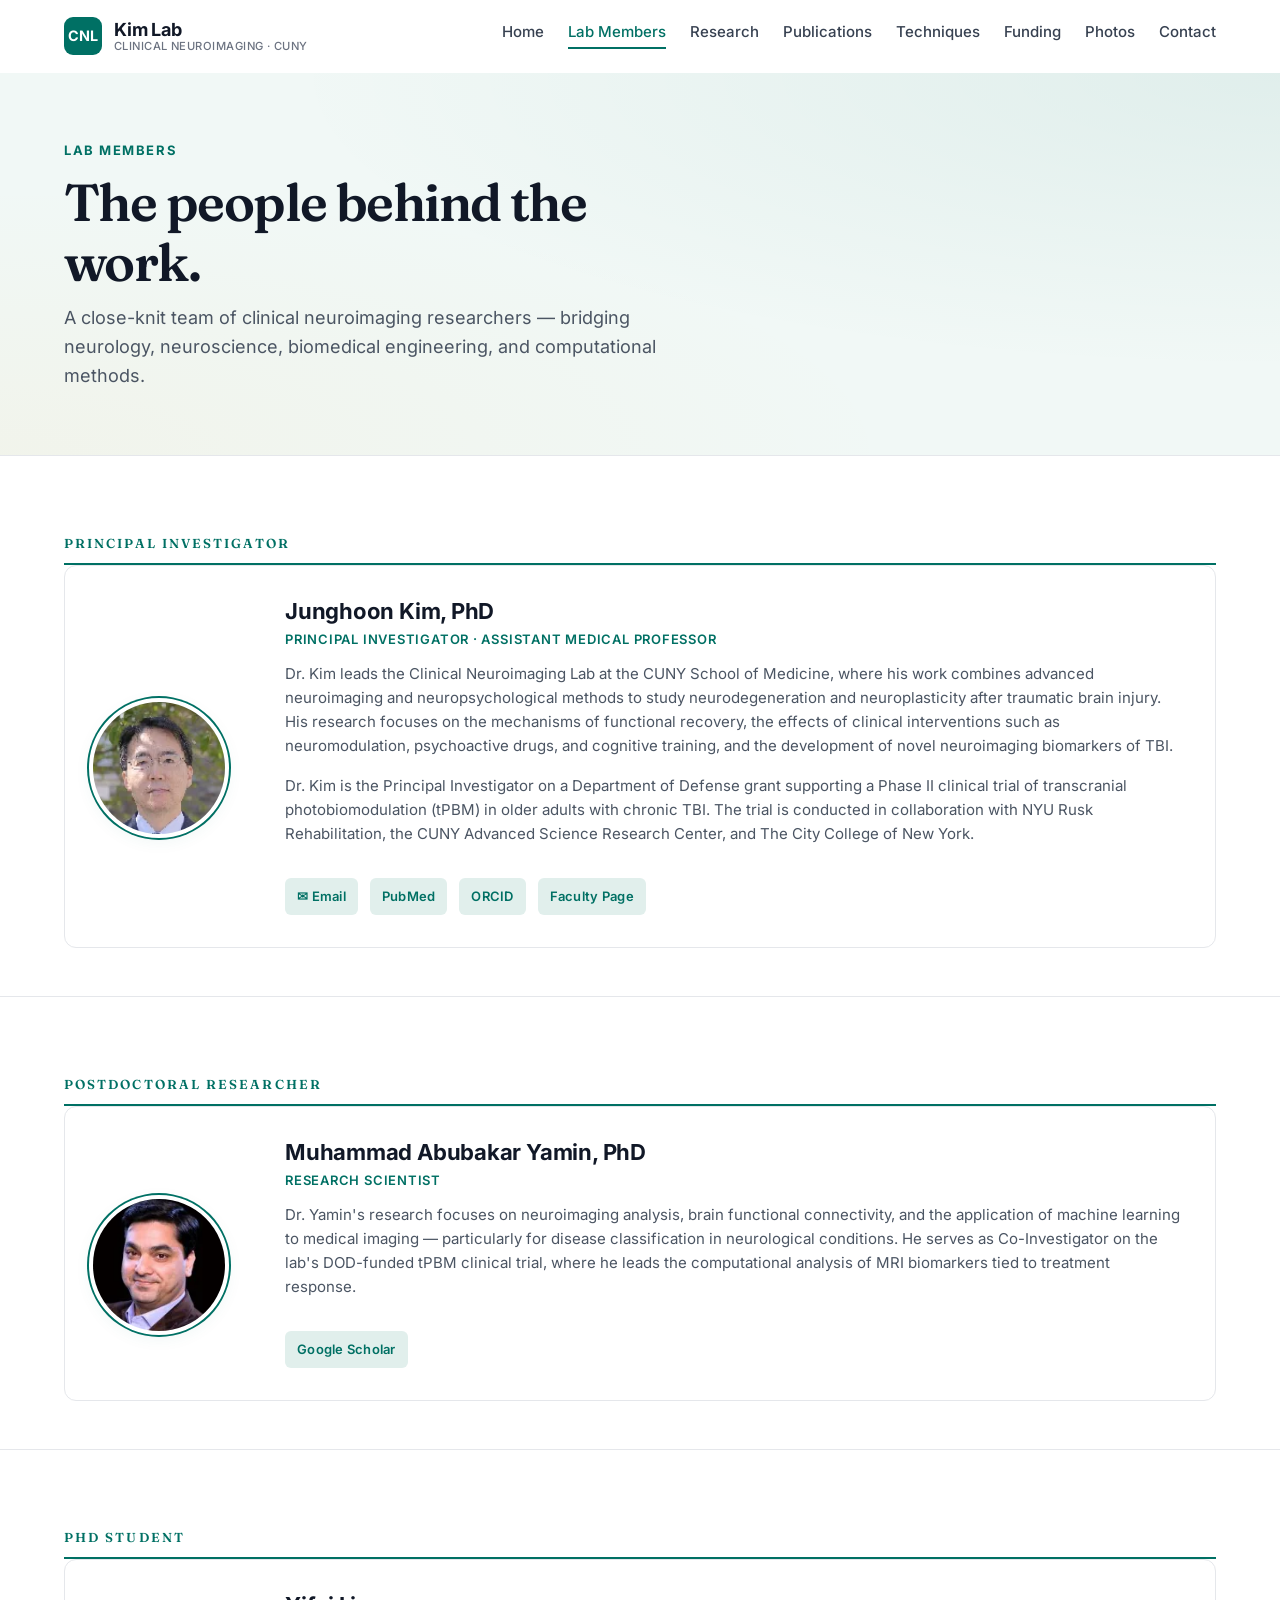
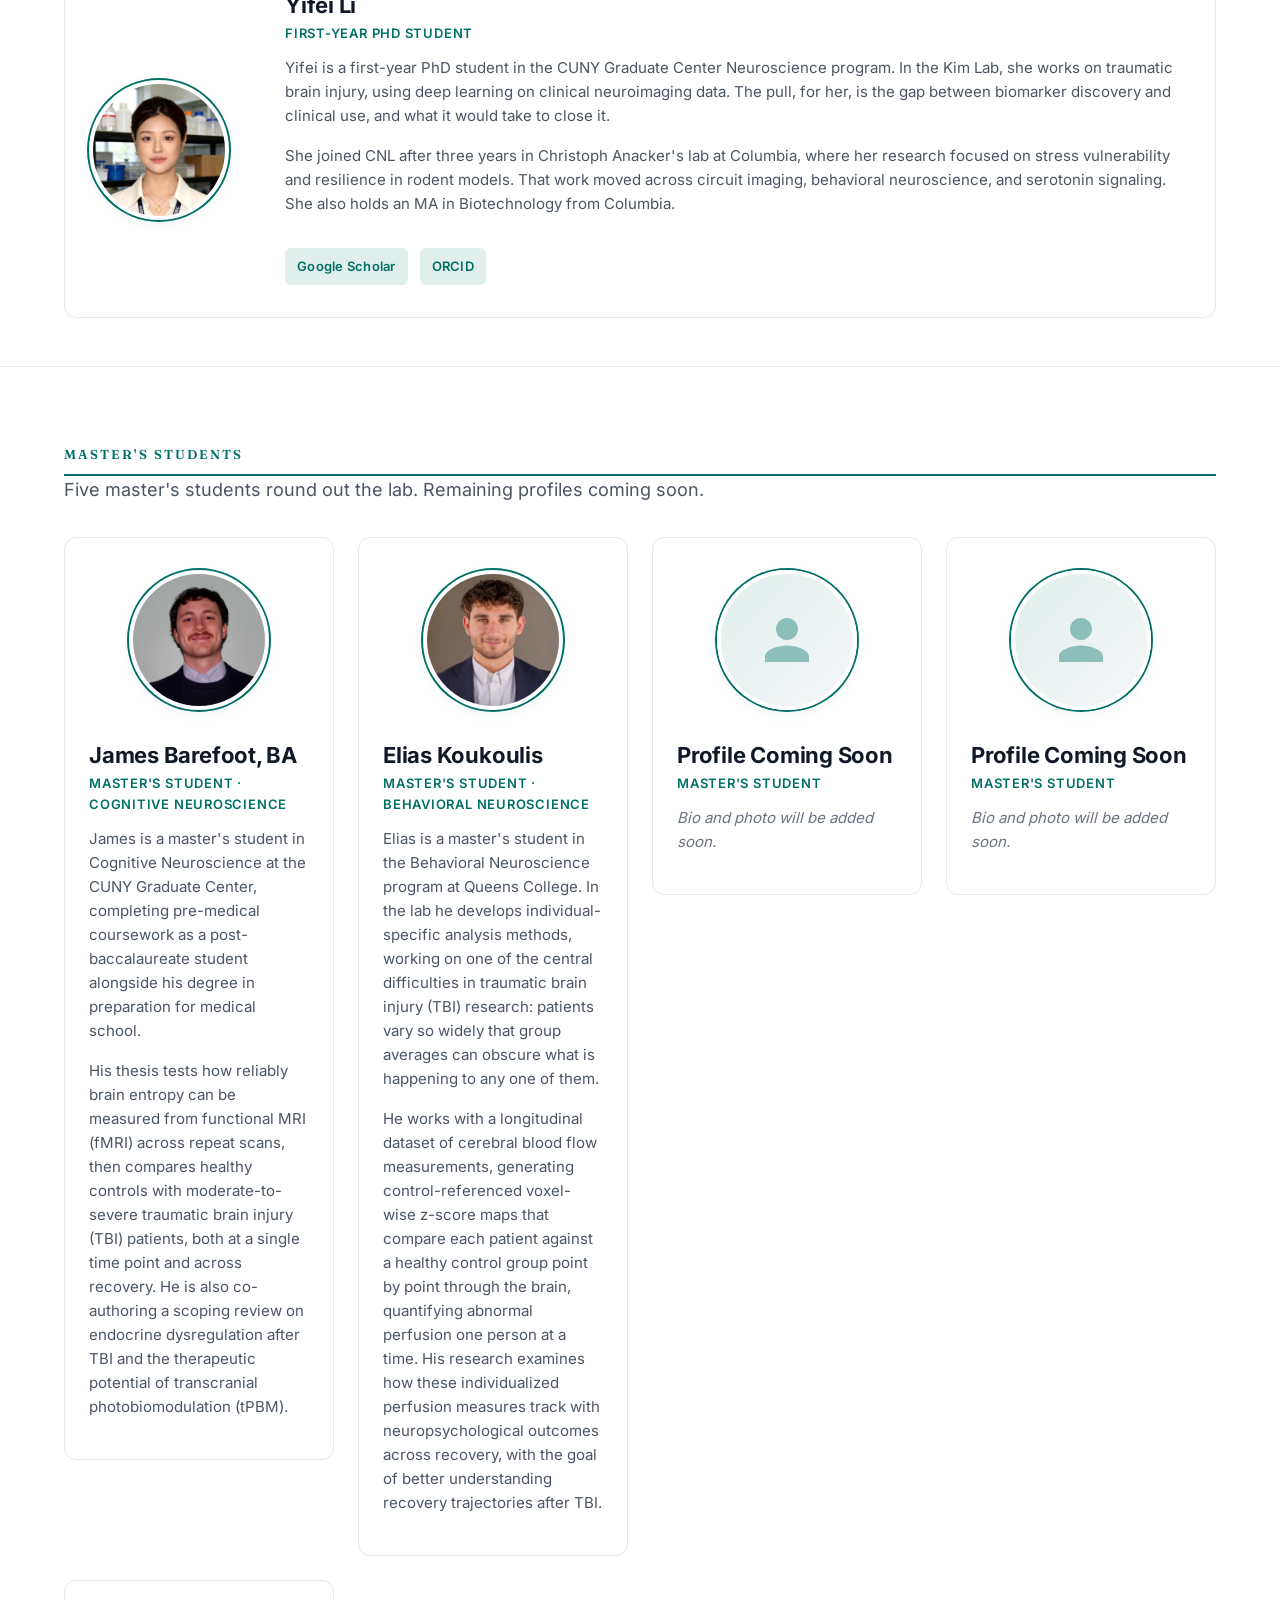
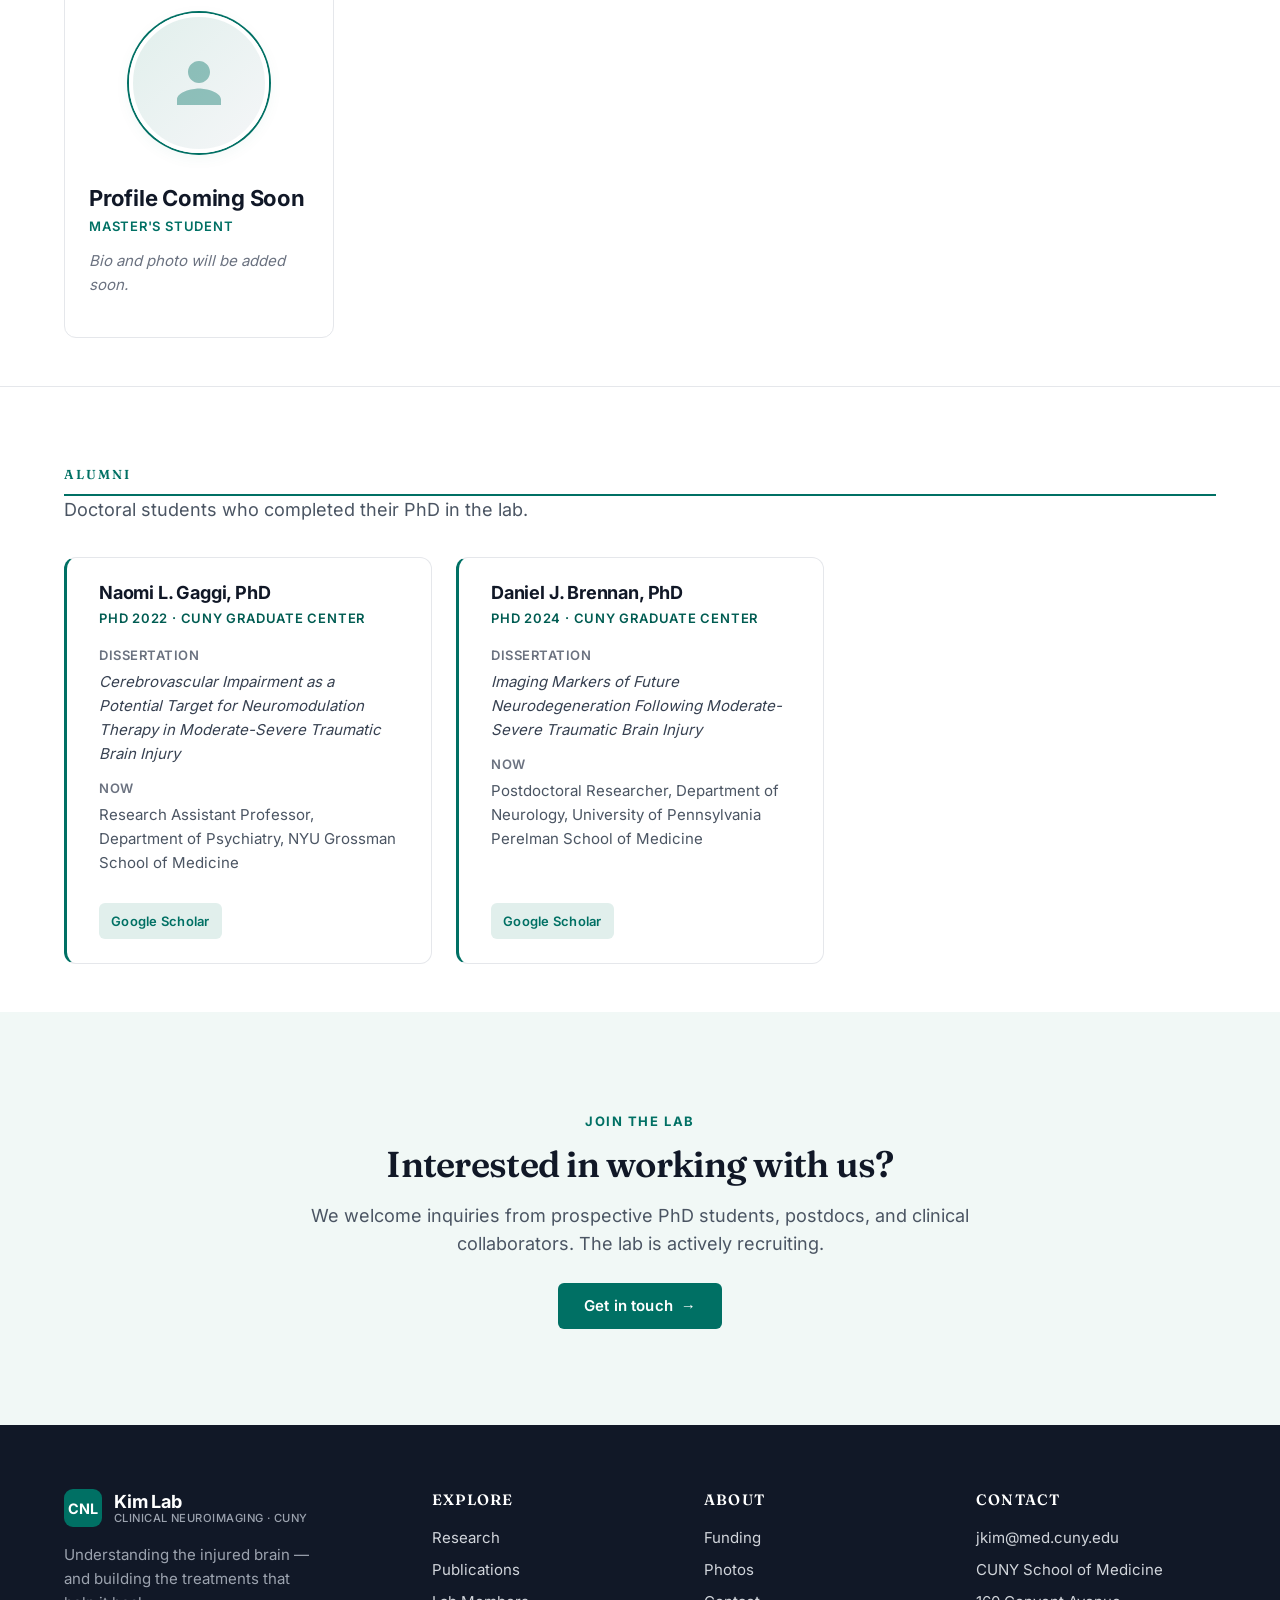
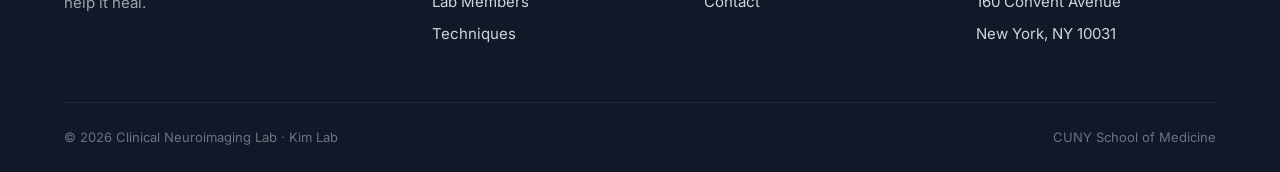
==== members.html @ b975b675 "Add Elias Koukoulis to the lab members page" ====
<!DOCTYPE html>
<html lang="en">
<head>
  <meta charset="UTF-8" />
  <meta name="viewport" content="width=device-width, initial-scale=1.0" />

  <title>Lab Members — Kim Lab | Clinical Neuroimaging Lab</title>
  <meta name="description" content="Meet the researchers of the Kim Lab — the Principal Investigator, research scientists, PhD and master's students, and doctoral alumni of the Clinical Neuroimaging Lab." />
  <link rel="canonical" href="https://cnl-cunymed.github.io/lab-website/members.html" />

  <!-- Open Graph -->
  <meta property="og:type" content="website" />
  <meta property="og:url" content="https://cnl-cunymed.github.io/lab-website/members.html" />
  <meta property="og:title" content="Lab Members — Kim Lab" />
  <meta property="og:description" content="Meet the researchers of the Kim Lab — the Principal Investigator, research scientists, PhD and master's students, and doctoral alumni of the Clinical Neuroimaging Lab." />
  <meta property="og:image" content="https://cnl-cunymed.github.io/lab-website/images/social-card.jpg" />
  <meta property="og:site_name" content="Clinical Neuroimaging Lab — Kim Lab" />

  <!-- Twitter -->
  <meta name="twitter:card" content="summary_large_image" />
  <meta name="twitter:title" content="Lab Members — Kim Lab" />
  <meta name="twitter:description" content="Meet the researchers of the Kim Lab — the Principal Investigator, research scientists, PhD and master's students, and doctoral alumni of the Clinical Neuroimaging Lab." />
  <meta name="twitter:image" content="https://cnl-cunymed.github.io/lab-website/images/social-card.jpg" />

  <script type="application/ld+json">
{
  "@context": "https://schema.org",
  "@type": "Person",
  "name": "Junghoon Kim",
  "jobTitle": "Principal Investigator",
  "email": "jkim@med.cuny.edu",
  "worksFor": {
    "@type": "Organization",
    "name": "Clinical Neuroimaging Lab (Kim Lab)",
    "url": "https://cnl-cunymed.github.io/lab-website/"
  },
  "affiliation": {
    "@type": "CollegeOrUniversity",
    "name": "CUNY School of Medicine"
  }
}
  </script>

<!-- @sync:head-common -->
  <meta name="theme-color" content="#007064" />
  <link rel="stylesheet" href="css/style.css" />
  <link rel="icon" type="image/svg+xml" href="data:image/svg+xml,%3Csvg xmlns='http://www.w3.org/2000/svg' viewBox='0 0 32 32'%3E%3Crect width='32' height='32' rx='7' fill='%23007064'/%3E%3Ctext x='50%25' y='52%25' text-anchor='middle' dominant-baseline='middle' fill='white' font-family='-apple-system,sans-serif' font-weight='800' font-size='14' letter-spacing='-1'%3ECNL%3C/text%3E%3C/svg%3E" />
<!-- @end:head-common -->
</head>
<body>

<!-- @sync:header -->
  <a href="#main" class="skip-link">Skip to content</a>

  <header class="site-header" role="banner">
    <div class="container">
      <nav class="nav" aria-label="Primary">
        <a href="index.html" class="brand">
          <span class="brand-mark" aria-hidden="true">CNL</span>
          <span class="brand-text">
            Kim Lab
            <small>Clinical Neuroimaging · CUNY</small>
          </span>
        </a>
        <button class="nav-toggle" aria-expanded="false" aria-controls="primary-menu" aria-label="Toggle menu">
          <span></span><span></span><span></span>
        </button>
        <ul class="nav-links" id="primary-menu">
          <li><a href="index.html">Home</a></li>
          <li><a href="members.html">Lab Members</a></li>
          <li><a href="research.html">Research</a></li>
          <li><a href="publications.html">Publications</a></li>
          <li><a href="techniques.html">Techniques</a></li>
          <li><a href="funding.html">Funding</a></li>
          <li><a href="photos.html">Photos</a></li>
          <li><a href="contact.html">Contact</a></li>
        </ul>
      </nav>
    </div>
  </header>
<!-- @end:header -->

  <main id="main">

    <section class="page-hero">
      <div class="container">
        <span class="eyebrow">Lab Members</span>
        <h1>The people behind the work.</h1>
        <p class="lede">A close-knit team of clinical neuroimaging researchers — bridging neurology, neuroscience, biomedical engineering, and computational methods.</p>
      </div>
    </section>

    <!-- ============================================
         PRINCIPAL INVESTIGATOR
         ============================================ -->
    <section class="members-section">
      <div class="container">
        <h2 class="technique-category-head">Principal Investigator</h2>

        <div class="member-grid" style="grid-template-columns: 1fr;">
          <article class="member-card featured fade-in">
            <div class="member-photo">
              <picture><source type="image/webp" srcset="images/people/junghoon-kim.webp" /><img src="images/people/junghoon-kim.jpg" alt="Dr. Junghoon Kim, Principal Investigator" loading="lazy" width="123" height="123" /></picture>
            </div>
            <div class="member-body">
              <h3 class="member-name">Junghoon Kim, PhD</h3>
              <div class="member-role">Principal Investigator · Assistant Medical Professor</div>
              <p class="member-bio">
                Dr. Kim leads the Clinical Neuroimaging Lab at the CUNY School of Medicine, where his work combines advanced neuroimaging and neuropsychological methods to study neurodegeneration and neuroplasticity after traumatic brain injury. His research focuses on the mechanisms of functional recovery, the effects of clinical interventions such as neuromodulation, psychoactive drugs, and cognitive training, and the development of novel neuroimaging biomarkers of TBI.
              </p>
              <p class="member-bio">
                Dr. Kim is the Principal Investigator on a Department of Defense grant supporting a Phase II clinical trial of transcranial photobiomodulation (tPBM) in older adults with chronic TBI. The trial is conducted in collaboration with NYU Rusk Rehabilitation, the CUNY Advanced Science Research Center, and The City College of New York.
              </p>
              <div class="member-links">
                <a class="member-link" href="mailto:jkim@med.cuny.edu">✉ Email</a>
                <a class="member-link" href="https://www.ncbi.nlm.nih.gov/myncbi/junghoon.kim.1/bibliography/public/" target="_blank" rel="noopener">PubMed</a>
                <a class="member-link" href="https://orcid.org/0000-0001-5729-8993" target="_blank" rel="noopener">ORCID</a>
                <a class="member-link" href="https://medicine.cuny.edu/staff/junghoon-kim-phd/" target="_blank" rel="noopener">Faculty Page</a>
              </div>
            </div>
          </article>
        </div>
      </div>
    </section>

    <!-- ============================================
         POSTDOC
         ============================================ -->
    <section class="members-section">
      <div class="container">
        <h2 class="technique-category-head">Postdoctoral Researcher</h2>

        <div class="member-grid" style="grid-template-columns: 1fr;">
          <article class="member-card featured fade-in">
            <div class="member-photo">
              <picture><source type="image/webp" srcset="images/people/abubakar-yamin.webp" /><img src="images/people/abubakar-yamin.jpg" alt="Dr. Muhammad Abubakar Yamin" loading="lazy" width="154" height="154" /></picture>
            </div>
            <div class="member-body">
              <h3 class="member-name">Muhammad Abubakar Yamin, PhD</h3>
              <div class="member-role">Research Scientist</div>
              <p class="member-bio">
                Dr. Yamin's research focuses on neuroimaging analysis, brain functional connectivity, and the application of machine learning to medical imaging — particularly for disease classification in neurological conditions. He serves as Co-Investigator on the lab's DOD-funded tPBM clinical trial, where he leads the computational analysis of MRI biomarkers tied to treatment response.
              </p>
              <div class="member-links">
                <a class="member-link" href="https://scholar.google.com/citations?user=K9nF3SsAAAAJ" target="_blank" rel="noopener">Google Scholar</a>
              </div>
            </div>
          </article>
        </div>
      </div>
    </section>

    <!-- ============================================
         PHD STUDENT
         ============================================ -->
    <section class="members-section">
      <div class="container">
        <h2 class="technique-category-head">PhD Student</h2>

        <div class="member-grid" style="grid-template-columns: 1fr;">
          <article class="member-card featured fade-in">
            <div class="member-photo">
              <picture><source type="image/webp" srcset="images/people/yifei-li.webp" /><img src="images/people/yifei-li.jpg" alt="Yifei Li" loading="lazy" width="600" height="600" /></picture>
            </div>
            <div class="member-body">
              <h3 class="member-name">Yifei Li</h3>
              <div class="member-role">First-Year PhD Student</div>
              <p class="member-bio">
                Yifei is a first-year PhD student in the CUNY Graduate Center Neuroscience program. In the Kim Lab, she works on traumatic brain injury, using deep learning on clinical neuroimaging data. The pull, for her, is the gap between biomarker discovery and clinical use, and what it would take to close it.
              </p>
              <p class="member-bio">
                She joined CNL after three years in Christoph Anacker's lab at Columbia, where her research focused on stress vulnerability and resilience in rodent models. That work moved across circuit imaging, behavioral neuroscience, and serotonin signaling. She also holds an MA in Biotechnology from Columbia.
              </p>
              <div class="member-links">
                <a class="member-link" href="https://scholar.google.com/citations?user=lSYEZIAAAAAJ" target="_blank" rel="noopener">Google Scholar</a>
                <a class="member-link" href="https://orcid.org/0009-0000-1136-6305" target="_blank" rel="noopener">ORCID</a>
              </div>
            </div>
          </article>
        </div>
      </div>
    </section>

    <!-- ============================================
         MASTER'S STUDENTS
         ============================================ -->
    <section class="members-section">
      <div class="container">
        <h2 class="technique-category-head">Master's Students</h2>
        <p class="lede" style="margin-bottom: var(--sp-6);">Five master's students round out the lab. Remaining profiles coming soon.</p>

        <div class="member-grid">
          <article class="member-card fade-in">
            <div class="member-photo">
              <picture><source type="image/webp" srcset="images/people/james-barefoot.webp" /><img src="images/people/james-barefoot.jpg" alt="James Barefoot" loading="lazy" width="600" height="600" /></picture>
            </div>
            <div class="member-body">
              <h3 class="member-name">James Barefoot, BA</h3>
              <div class="member-role">Master's Student · Cognitive Neuroscience</div>
              <p class="member-bio">
                James is a master's student in Cognitive Neuroscience at the CUNY Graduate Center, completing pre-medical coursework as a post-baccalaureate student alongside his degree in preparation for medical school.
              </p>
              <p class="member-bio">
                His thesis tests how reliably brain entropy can be measured from functional MRI (fMRI) across repeat scans, then compares healthy controls with moderate-to-severe traumatic brain injury (TBI) patients, both at a single time point and across recovery. He is also co-authoring a scoping review on endocrine dysregulation after TBI and the therapeutic potential of transcranial photobiomodulation (tPBM).
              </p>
            </div>
          </article>

          <article class="member-card fade-in">
            <div class="member-photo">
              <picture><source type="image/webp" srcset="images/people/elias-koukoulis.webp" /><img src="images/people/elias-koukoulis.jpg" alt="Elias Koukoulis" loading="lazy" width="600" height="600" /></picture>
            </div>
            <div class="member-body">
              <h3 class="member-name">Elias Koukoulis</h3>
              <div class="member-role">Master's Student · Behavioral Neuroscience</div>
              <p class="member-bio">
                Elias is a master's student in the Behavioral Neuroscience program at Queens College. In the lab he develops individual-specific analysis methods, working on one of the central difficulties in traumatic brain injury (TBI) research: patients vary so widely that group averages can obscure what is happening to any one of them.
              </p>
              <p class="member-bio">
                He works with a longitudinal dataset of cerebral blood flow measurements, generating control-referenced voxel-wise z-score maps that compare each patient against a healthy control group point by point through the brain, quantifying abnormal perfusion one person at a time. His research examines how these individualized perfusion measures track with neuropsychological outcomes across recovery, with the goal of better understanding recovery trajectories after TBI.
              </p>
            </div>
          </article>

          <article class="member-card placeholder fade-in">
            <div class="member-photo placeholder">
              <svg viewBox="0 0 24 24" xmlns="http://www.w3.org/2000/svg"><path d="M12 12c2.21 0 4-1.79 4-4s-1.79-4-4-4-4 1.79-4 4 1.79 4 4 4zm0 2c-2.67 0-8 1.34-8 4v2h16v-2c0-2.66-5.33-4-8-4z"/></svg>
            </div>
            <div class="member-body">
              <h3 class="member-name">Profile Coming Soon</h3>
              <div class="member-role">Master's Student</div>
              <p class="member-bio">Bio and photo will be added soon.</p>
            </div>
          </article>

          <article class="member-card placeholder fade-in">
            <div class="member-photo placeholder">
              <svg viewBox="0 0 24 24" xmlns="http://www.w3.org/2000/svg"><path d="M12 12c2.21 0 4-1.79 4-4s-1.79-4-4-4-4 1.79-4 4 1.79 4 4 4zm0 2c-2.67 0-8 1.34-8 4v2h16v-2c0-2.66-5.33-4-8-4z"/></svg>
            </div>
            <div class="member-body">
              <h3 class="member-name">Profile Coming Soon</h3>
              <div class="member-role">Master's Student</div>
              <p class="member-bio">Bio and photo will be added soon.</p>
            </div>
          </article>

          <article class="member-card placeholder fade-in">
            <div class="member-photo placeholder">
              <svg viewBox="0 0 24 24" xmlns="http://www.w3.org/2000/svg"><path d="M12 12c2.21 0 4-1.79 4-4s-1.79-4-4-4-4 1.79-4 4 1.79 4 4 4zm0 2c-2.67 0-8 1.34-8 4v2h16v-2c0-2.66-5.33-4-8-4z"/></svg>
            </div>
            <div class="member-body">
              <h3 class="member-name">Profile Coming Soon</h3>
              <div class="member-role">Master's Student</div>
              <p class="member-bio">Bio and photo will be added soon.</p>
            </div>
          </article>
        </div>
      </div>
    </section>

    <!-- ============================================
         ALUMNI
         ============================================ -->
    <section class="members-section">
      <div class="container">
        <h2 class="technique-category-head">Alumni</h2>
        <p class="lede" style="margin-bottom: var(--sp-6);">Doctoral students who completed their PhD in the lab.</p>

        <div class="alumni-grid">
          <article class="alumni-card fade-in">
            <h3 class="alumni-name">Naomi L. Gaggi, PhD</h3>
            <div class="alumni-degree">PhD 2022 · CUNY Graduate Center</div>
            <p class="alumni-detail">
              <span class="alumni-label">Dissertation</span>
              <span class="alumni-thesis">Cerebrovascular Impairment as a Potential Target for Neuromodulation Therapy in Moderate-Severe Traumatic Brain Injury</span>
            </p>
            <p class="alumni-detail">
              <span class="alumni-label">Now</span>
              Research Assistant Professor, Department of Psychiatry, NYU Grossman School of Medicine
            </p>
            <div class="member-links">
              <a class="member-link" href="https://scholar.google.com/citations?user=JZvev3UAAAAJ" target="_blank" rel="noopener">Google Scholar</a>
            </div>
          </article>

          <article class="alumni-card fade-in">
            <h3 class="alumni-name">Daniel J. Brennan, PhD</h3>
            <div class="alumni-degree">PhD 2024 · CUNY Graduate Center</div>
            <p class="alumni-detail">
              <span class="alumni-label">Dissertation</span>
              <span class="alumni-thesis">Imaging Markers of Future Neurodegeneration Following Moderate-Severe Traumatic Brain Injury</span>
            </p>
            <p class="alumni-detail">
              <span class="alumni-label">Now</span>
              Postdoctoral Researcher, Department of Neurology, University of Pennsylvania Perelman School of Medicine
            </p>
            <div class="member-links">
              <a class="member-link" href="https://scholar.google.com/citations?user=_wRxazUAAAAJ" target="_blank" rel="noopener">Google Scholar</a>
            </div>
          </article>
        </div>
      </div>
    </section>

    <!-- ============================================
         JOIN US CTA
         ============================================ -->
    <section class="section section-tint">
      <div class="container container-narrow center">
        <span class="eyebrow">Join the Lab</span>
        <h2>Interested in working with us?</h2>
        <p class="lede">We welcome inquiries from prospective PhD students, postdocs, and clinical collaborators. The lab is actively recruiting.</p>
        <div style="margin-top: var(--sp-5);">
          <a class="btn btn-primary btn-arrow" href="contact.html">Get in touch</a>
        </div>
      </div>
    </section>

  </main>

<!-- @sync:footer -->
  <footer class="site-footer" role="contentinfo">
    <div class="container">
      <div class="footer-grid">
        <div>
          <a href="index.html" class="brand" style="color: var(--white);">
            <span class="brand-mark" aria-hidden="true">CNL</span>
            <span class="brand-text">
              Kim Lab
              <small style="color: var(--gray-400);">Clinical Neuroimaging · CUNY</small>
            </span>
          </a>
          <p class="footer-brand-tag" style="margin-top: var(--sp-4);">
            Understanding the injured brain — and building the treatments that help it heal.
          </p>
        </div>
        <div>
          <h2>Explore</h2>
          <ul>
            <li><a href="research.html">Research</a></li>
            <li><a href="publications.html">Publications</a></li>
            <li><a href="members.html">Lab Members</a></li>
            <li><a href="techniques.html">Techniques</a></li>
          </ul>
        </div>
        <div>
          <h2>About</h2>
          <ul>
            <li><a href="funding.html">Funding</a></li>
            <li><a href="photos.html">Photos</a></li>
            <li><a href="contact.html">Contact</a></li>
          </ul>
        </div>
        <div>
          <h2>Contact</h2>
          <ul>
            <li><a href="mailto:jkim@med.cuny.edu">jkim@med.cuny.edu</a></li>
            <li>CUNY School of Medicine</li>
            <li>160 Convent Avenue</li>
            <li>New York, NY 10031</li>
          </ul>
        </div>
      </div>
      <div class="footer-bottom">
        <span>© <span data-current-year>2026</span> Clinical Neuroimaging Lab · Kim Lab</span>
        <span>CUNY School of Medicine</span>
      </div>
    </div>
  </footer>
<!-- @end:footer -->

  <script src="js/main.js" defer></script>
</body>
</html>
---- css/style.css ----
/* ============================================
   Clinical Neuroimaging Lab — Kim Lab
   CUNY School of Medicine
   ============================================ */

/* ---------- Design tokens ---------- */
:root {
  /* Colors — CUNY School of Medicine teal.
     --teal is the school's brand primary, sampled from medicine.cuny.edu
     (its stylesheet declares --wp--preset--color--primary: #007064).
     It clears 5.99:1 on white, so it is safe for body-size text; --teal-dark
     (7.9:1) is used wherever teal sits behind smaller or denser type. */
  --teal: #007064;
  --teal-dark: #005C52;
  --teal-darker: #00423A;
  --teal-mid: #3F9B8E;   /* lighter partner for gradients only — never for text */
  --teal-light: #E1EFEC;
  --teal-tint: #F1F8F6;
  --white: #FFFFFF;
  --black: #000000;
  --gray-50: #FAFBFC;
  --gray-100: #F5F6F8;
  --gray-200: #E5E7EB;
  --gray-300: #D1D5DB;
  --gray-400: #9CA3AF;
  --gray-500: #6B7280;
  --gray-600: #4B5563;
  --gray-700: #374151;
  --gray-800: #1F2937;
  --gray-900: #111827;
  --accent-cream: #F7E5C7;  /* CUNY School of Medicine's secondary warm tone */
  --accent-warm: #F5A623;   /* amber — the complement that reads cleanly against teal */
  --success: #10B981;

  /* Type scale — Inter (body) + Fraunces (display serif), self-hosted below.
     Both fall back to the system stack if the woff2 files are unavailable. */
  --font-sans: "Inter", -apple-system, BlinkMacSystemFont, "Segoe UI", Roboto, sans-serif;
  --font-display: "Fraunces", Georgia, "Times New Roman", serif;
  --fs-xs: 0.8125rem;   /* 13px */
  --fs-sm: 0.9375rem;   /* 15px */
  --fs-base: 1rem;      /* 16px */
  --fs-md: 1.125rem;    /* 18px */
  --fs-lg: 1.375rem;    /* 22px */
  --fs-xl: 1.75rem;     /* 28px */
  --fs-2xl: 2.25rem;    /* 36px */
  --fs-3xl: 3rem;       /* 48px */
  --fs-4xl: 4rem;       /* 64px */
  --fs-hero: clamp(2.5rem, 5.5vw, 4.5rem);

  /* Spacing (8-pt scale) */
  --sp-1: 0.25rem;
  --sp-2: 0.5rem;
  --sp-3: 0.75rem;
  --sp-4: 1rem;
  --sp-5: 1.5rem;
  --sp-6: 2rem;
  --sp-7: 3rem;
  --sp-8: 4rem;
  --sp-9: 6rem;
  --sp-10: 8rem;

  /* Layout */
  --container-max: 1200px;
  --container-narrow: 880px;
  --radius-sm: 6px;
  --radius: 12px;
  --radius-lg: 20px;

  /* Effects */
  --shadow-sm: 0 1px 2px rgba(0,0,0,0.04);
  --shadow: 0 4px 16px rgba(0, 112, 100, 0.06), 0 1px 3px rgba(0,0,0,0.04);
  --shadow-lg: 0 12px 32px rgba(0, 112, 100, 0.12), 0 4px 12px rgba(0,0,0,0.05);
  --shadow-teal: 0 8px 24px rgba(0, 112, 100, 0.18);

  /* Transitions */
  --ease: cubic-bezier(0.2, 0.7, 0.2, 1);
  --t-fast: 0.15s var(--ease);
  --t-base: 0.25s var(--ease);
  --t-slow: 0.4s var(--ease);
}

/* ---------- Self-hosted fonts (no third-party requests; see fonts/) ---------- */
@font-face {
  font-family: "Inter"; font-style: normal; font-weight: 400; font-display: swap;
  src: url("../fonts/inter-400.woff2") format("woff2");
}
@font-face {
  font-family: "Inter"; font-style: normal; font-weight: 500; font-display: swap;
  src: url("../fonts/inter-500.woff2") format("woff2");
}
@font-face {
  font-family: "Inter"; font-style: normal; font-weight: 600; font-display: swap;
  src: url("../fonts/inter-600.woff2") format("woff2");
}
@font-face {
  font-family: "Inter"; font-style: normal; font-weight: 700; font-display: swap;
  src: url("../fonts/inter-700.woff2") format("woff2");
}
@font-face {
  font-family: "Fraunces"; font-style: normal; font-weight: 500; font-display: swap;
  src: url("../fonts/fraunces-500.woff2") format("woff2");
}
@font-face {
  font-family: "Fraunces"; font-style: normal; font-weight: 600; font-display: swap;
  src: url("../fonts/fraunces-600.woff2") format("woff2");
}

/* ---------- Reset / base ---------- */
*, *::before, *::after {
  box-sizing: border-box;
}

html {
  scroll-behavior: smooth;
  -webkit-text-size-adjust: 100%;
  scroll-padding-top: 80px; /* offset for sticky nav on anchor jumps */
}

body {
  margin: 0;
  font-family: var(--font-sans);
  font-size: var(--fs-base);
  line-height: 1.6;
  color: var(--gray-900);
  background: var(--white);
  -webkit-font-smoothing: antialiased;
  -moz-osx-font-smoothing: grayscale;
  text-rendering: optimizeLegibility;
}

img, svg, video {
  max-width: 100%;
  height: auto;
  display: block;
}

/* <picture> is only a WebP-with-fallback wrapper around <img>; display:contents
   removes its box so every existing ".container img" rule lays out unchanged. */
picture { display: contents; }

h1, h2, h3, h4, h5, h6 {
  font-family: var(--font-display);
  line-height: 1.15;
  letter-spacing: -0.02em;
  color: var(--gray-900);
  margin: 0 0 var(--sp-4);
  font-weight: 600; /* Fraunces 600 is the heaviest weight we ship — avoids faux-bold */
}

h1 { font-size: var(--fs-3xl); letter-spacing: -0.03em; }
h2 { font-size: var(--fs-2xl); }
h3 { font-size: var(--fs-xl); }
h4 { font-size: var(--fs-lg); }

/* Reserve the Fraunces serif for display headings (h1/h2); keep sub-headings in
   clean Inter so dense sections stay legible. */
h3, h4, h5, h6 {
  font-family: var(--font-sans);
  font-weight: 700;
  letter-spacing: -0.01em;
}

p {
  margin: 0 0 var(--sp-4);
  color: var(--gray-700);
}

a {
  color: var(--teal);
  text-decoration: none;
  transition: color var(--t-fast);
}

a:hover {
  color: var(--teal-dark);
}

a:focus-visible,
button:focus-visible {
  outline: 3px solid var(--teal);
  outline-offset: 3px;
  border-radius: 4px;
}

button {
  font-family: inherit;
  cursor: pointer;
  border: none;
  background: none;
  font-size: inherit;
  color: inherit;
}

ul, ol {
  padding-left: 1.25rem;
  margin: 0 0 var(--sp-4);
}

li {
  margin-bottom: var(--sp-2);
}

/* ---------- Utilities ---------- */
.container {
  width: 100%;
  max-width: var(--container-max);
  margin: 0 auto;
  padding: 0 var(--sp-5);
}

.container-narrow {
  max-width: var(--container-narrow);
  margin: 0 auto;
  padding: 0 var(--sp-5);
}

.section {
  padding: var(--sp-9) 0;
}

.section-sm { padding: var(--sp-7) 0; }
.section-lg { padding: var(--sp-10) 0; }

.section-tint {
  background: var(--teal-tint);
}

.section-teal {
  background: var(--teal);
  color: var(--white);
}

.section-teal h1, .section-teal h2, .section-teal h3 {
  color: var(--white);
}

.section-teal p {
  color: rgba(255,255,255,0.92);
}

.eyebrow {
  display: inline-block;
  font-size: var(--fs-xs);
  font-weight: 700;
  letter-spacing: 0.12em;
  text-transform: uppercase;
  color: var(--teal);
  margin-bottom: var(--sp-3);
}

.lede {
  font-size: var(--fs-md);
  color: var(--gray-600);
  max-width: 65ch;
  line-height: 1.6;
}

.center { text-align: center; }
.center .lede { margin-left: auto; margin-right: auto; }

.divider {
  width: 60px;
  height: 4px;
  background: var(--teal);
  border: none;
  border-radius: 2px;
  margin: 0 0 var(--sp-5);
}

.divider.center { margin-left: auto; margin-right: auto; }

/* ---------- Buttons ---------- */
.btn {
  display: inline-flex;
  align-items: center;
  gap: var(--sp-2);
  padding: var(--sp-3) var(--sp-5);
  border-radius: var(--radius-sm);
  font-weight: 600;
  font-size: var(--fs-sm);
  letter-spacing: 0.01em;
  transition: all var(--t-base);
  cursor: pointer;
  border: 2px solid transparent;
  text-decoration: none;
  line-height: 1.2;
}

.btn-primary {
  background: var(--teal);
  color: var(--white);
}

.btn-primary:hover {
  background: var(--teal-dark);
  color: var(--white);
  transform: translateY(-1px);
  box-shadow: var(--shadow-teal);
}

.btn-ghost {
  background: transparent;
  color: var(--teal);
  border-color: currentColor;
}

.btn-ghost:hover {
  background: var(--teal);
  color: var(--white);
}

.btn-white {
  background: var(--white);
  color: var(--teal);
}

.btn-white:hover {
  background: var(--teal-light);
  color: var(--teal-dark);
}

.btn-arrow::after {
  content: "→";
  transition: transform var(--t-base);
}

.btn-arrow:hover::after {
  transform: translateX(4px);
}

/* ---------- Skip link ---------- */
/* Available to screen readers and keyboard users, removed from the visual layout.
   Used for section headings that the design communicates visually but that a
   screen reader needs in order to keep the h1 -> h2 -> h3 outline unbroken. */
.sr-only {
  position: absolute;
  width: 1px;
  height: 1px;
  padding: 0;
  margin: -1px;
  overflow: hidden;
  clip: rect(0, 0, 0, 0);
  white-space: nowrap;
  border: 0;
}

.skip-link {
  position: absolute;
  top: -100px;
  left: var(--sp-4);
  z-index: 9999;
  background: var(--teal);
  color: var(--white);
  padding: var(--sp-3) var(--sp-4);
  border-radius: var(--radius-sm);
  font-weight: 600;
  font-size: var(--fs-sm);
  transition: top var(--t-base);
}

.skip-link:focus {
  top: var(--sp-4);
  color: var(--white);
}

/* ---------- Header / Nav ---------- */
.site-header {
  position: sticky;
  top: 0;
  z-index: 100;
  background: rgba(255, 255, 255, 0.85);
  backdrop-filter: saturate(180%) blur(14px);
  -webkit-backdrop-filter: saturate(180%) blur(14px);
  border-bottom: 1px solid transparent;
  transition: background var(--t-base), border-color var(--t-base), box-shadow var(--t-base);
}

.site-header.scrolled {
  background: rgba(255, 255, 255, 0.95);
  border-bottom-color: var(--gray-200);
  box-shadow: var(--shadow-sm);
}

.nav {
  display: flex;
  align-items: center;
  justify-content: space-between;
  gap: var(--sp-6);
  height: 72px;
}

.brand {
  display: flex;
  align-items: center;
  gap: var(--sp-3);
  font-weight: 700;
  font-size: var(--fs-md);
  color: var(--gray-900);
  text-decoration: none;
  letter-spacing: -0.01em;
}

.brand:hover { color: var(--gray-900); }

.brand-mark {
  width: 38px;
  height: 38px;
  display: grid;
  place-items: center;
  background: var(--teal);
  color: var(--white);
  border-radius: 9px;
  font-weight: 800;
  font-size: 0.9rem;
  letter-spacing: -0.02em;
}

.brand-text {
  display: flex;
  flex-direction: column;
  line-height: 1.1;
}

.brand-text small {
  font-size: 0.7rem;
  color: var(--gray-500);
  font-weight: 500;
  letter-spacing: 0.04em;
  text-transform: uppercase;
}

.nav-links {
  display: flex;
  gap: var(--sp-5);
  list-style: none;
  padding: 0;
  margin: 0;
  align-items: center;
}

.nav-links a {
  position: relative;
  color: var(--gray-700);
  font-size: var(--fs-sm);
  font-weight: 500;
  padding: var(--sp-2) 0;
  transition: color var(--t-fast);
}

.nav-links a::after {
  content: "";
  position: absolute;
  left: 0;
  right: 0;
  bottom: 0;
  height: 2px;
  background: var(--teal);
  transform: scaleX(0);
  transform-origin: center;
  transition: transform var(--t-base);
}

.nav-links a:hover { color: var(--teal); }
.nav-links a:hover::after,
.nav-links a[aria-current="page"]::after { transform: scaleX(1); }
.nav-links a[aria-current="page"] { color: var(--teal); }

.nav-toggle {
  display: none;
  width: 44px;
  height: 44px;
  padding: 0;
  background: none;
  border: none;
  cursor: pointer;
  position: relative;
}

.nav-toggle span {
  display: block;
  width: 24px;
  height: 2px;
  background: var(--gray-900);
  margin: 5px auto;
  transition: transform var(--t-base), opacity var(--t-base);
  border-radius: 2px;
}

.nav-toggle[aria-expanded="true"] span:nth-child(1) {
  transform: translateY(7px) rotate(45deg);
}
.nav-toggle[aria-expanded="true"] span:nth-child(2) {
  opacity: 0;
}
.nav-toggle[aria-expanded="true"] span:nth-child(3) {
  transform: translateY(-7px) rotate(-45deg);
}

@media (max-width: 960px) {
  .nav-toggle { display: block; }

  /* backdrop-filter makes an element the containing block for its
     position:fixed descendants. With it on, the menu panel below resolved
     "inset: 72px 0 0 0" against the 72px-tall header instead of the viewport
     and collapsed to zero height, so opening the menu showed a sliver of the
     first link and nothing else. Dropping the blur at this breakpoint hands
     the panel back to the viewport; the background is made near-opaque to
     compensate for the lost frosting. */
  .site-header {
    backdrop-filter: none;
    -webkit-backdrop-filter: none;
    background: rgba(255, 255, 255, 0.97);
  }

  .nav-links {
    position: fixed;
    inset: 72px 0 0 0;
    background: var(--white);
    flex-direction: column;
    align-items: stretch;
    padding: var(--sp-6) var(--sp-5);
    gap: 0;
    transform: translateX(100%);
    /* visibility is what actually takes the closed menu out of play: a panel
       parked off-canvas by transform alone still answers to Tab, so keyboard
       users on a phone would tab through eight invisible nav links before
       reaching the page. Delaying visibility by the slide duration lets the
       close animation finish before the panel is hidden. */
    visibility: hidden;
    transition: transform var(--t-slow), visibility 0s linear 0.4s;
    border-top: 1px solid var(--gray-200);
    overflow-y: auto;
  }
  .nav-links.open {
    transform: translateX(0);
    visibility: visible;
    transition: transform var(--t-slow), visibility 0s;
  }
  .nav-links li { margin: 0; border-bottom: 1px solid var(--gray-100); }
  .nav-links a {
    display: block;
    padding: var(--sp-4) 0;
    font-size: var(--fs-md);
  }
  .nav-links a::after { display: none; }
}

/* ---------- Hero ---------- */
.hero {
  position: relative;
  min-height: 88vh;
  display: flex;
  align-items: center;
  padding: var(--sp-8) 0 var(--sp-9);
  background:
    radial-gradient(ellipse at top right, rgba(0, 112, 100, 0.08), transparent 60%),
    radial-gradient(ellipse at bottom left, rgba(0, 112, 100, 0.05), transparent 50%),
    linear-gradient(180deg, var(--white) 0%, var(--teal-tint) 100%);
  overflow: hidden;
}

.hero::before {
  content: "";
  position: absolute;
  inset: 0;
  background-image:
    radial-gradient(circle at 20% 30%, rgba(0, 112, 100, 0.04) 0, transparent 35%),
    radial-gradient(circle at 80% 70%, rgba(0, 112, 100, 0.06) 0, transparent 35%);
  pointer-events: none;
}

.hero-grid {
  display: grid;
  grid-template-columns: 1.1fr 1fr;
  gap: var(--sp-8);
  align-items: center;
  position: relative;
  z-index: 1;
}

@media (max-width: 880px) {
  .hero { min-height: auto; padding: var(--sp-7) 0; }
  .hero-grid { grid-template-columns: 1fr; gap: var(--sp-6); }
}

.hero-title {
  font-size: var(--fs-hero);
  letter-spacing: -0.035em;
  line-height: 1.02;
  margin-bottom: var(--sp-5);
}

.hero-title .accent {
  color: var(--teal);
  background: linear-gradient(135deg, var(--teal) 0%, var(--teal-mid) 100%);
  -webkit-background-clip: text;
  background-clip: text;
  -webkit-text-fill-color: transparent;
}

.hero-sub {
  font-size: var(--fs-md);
  color: var(--gray-600);
  max-width: 56ch;
  margin-bottom: var(--sp-6);
}

.hero-ctas {
  display: flex;
  gap: var(--sp-3);
  flex-wrap: wrap;
}

.hero-visual {
  position: relative;
  aspect-ratio: 4/4;
  max-width: 560px;
  margin-left: auto;
}

/* Hero image (replaces old animated SVG brain-visual) */
.hero-img {
  width: 100%;
  height: 100%;
  object-fit: cover;
  border-radius: var(--radius-lg);
  box-shadow: 0 30px 60px rgba(0, 112, 100, 0.18), 0 8px 24px rgba(0,0,0,0.08);
  aspect-ratio: 1;
}

/* Research card media images fill the 16/9 frame */
.research-card-media img {
  width: 100%;
  height: 100%;
  object-fit: cover;
  display: block;
}

/* Restrained motion (Emil's budget): gentle media zoom on hover, GPU-only
   (transform), gated to real pointers so touch devices don't stick, and
   auto-disabled by the prefers-reduced-motion block below. */
@media (hover: hover) and (pointer: fine) {
  .research-card-media img { transition: transform var(--t-slow); }
  .research-card:hover .research-card-media img { transform: scale(1.04); }
}

/* Research area visuals (research.html) - real images shown in full */
.research-area-visual img {
  max-width: 100%;
  max-height: 360px;
  width: auto;
  height: auto;
  object-fit: contain;
  display: block;
  border-radius: var(--radius-sm);
  box-shadow: 0 6px 20px rgba(0,0,0,0.12);
}

/* Research feature (tPBM) visual */
.feature-visual img {
  width: 100%;
  max-width: 420px;
  border-radius: var(--radius);
  box-shadow: 0 20px 50px rgba(0,0,0,0.25);
  margin-left: auto;
  display: block;
}

/* Technique visuals - real images shown in full (different aspect ratios) */
.technique-visual img {
  max-width: 100%;
  max-height: 420px;
  width: auto;
  height: auto;
  object-fit: contain;
  display: block;
  border-radius: var(--radius-sm);
  box-shadow: 0 6px 20px rgba(0,0,0,0.12);
}

/* Grant card logo with real image */
.grant-logo img,
.grant-logo svg {
  max-width: 70px;
  max-height: 70px;
  object-fit: contain;
}
.grant-logo:has(img) {
  background: var(--white);
  padding: var(--sp-2);
}

/* Partner logo grid - real institutional logos */
.partner-logo img {
  max-width: 110px;
  max-height: 60px;
  object-fit: contain;
  margin: 0 auto var(--sp-2);
  display: block;
}

/* ---------- Section heads ---------- */
.section-head {
  margin-bottom: var(--sp-7);
}

.section-head h2 {
  font-size: var(--fs-2xl);
  margin-bottom: var(--sp-3);
}

.section-head .lede {
  font-size: var(--fs-md);
}

/* ---------- News feed (home) ---------- */
.news-list {
  display: grid;
  grid-template-columns: 1.5fr 1fr 1fr;
  gap: var(--sp-5);
}

@media (max-width: 900px) {
  .news-list { grid-template-columns: 1fr; }
}

.news-item {
  background: var(--white);
  border: 1px solid var(--gray-200);
  border-radius: var(--radius);
  padding: var(--sp-5);
  transition: all var(--t-base);
  display: flex;
  flex-direction: column;
  position: relative;
  overflow: hidden;
}

.news-item.featured {
  background: linear-gradient(135deg, var(--teal) 0%, var(--teal-dark) 100%);
  color: var(--white);
  border: none;
  grid-row: span 1;
  box-shadow: inset 0 3px 0 0 var(--accent-warm); /* warm accent pops against the teal */
}

.news-item.featured h3,
.news-item.featured .news-date {
  color: var(--white);
}

.news-item.featured p {
  color: rgba(255,255,255,0.9);
}

.news-item.featured a {
  color: var(--white);
  font-weight: 600;
}

.news-item.featured::before {
  content: "";
  position: absolute;
  top: -50%;
  right: -30%;
  width: 200px;
  height: 200px;
  background: radial-gradient(circle, rgba(255,255,255,0.2) 0%, transparent 70%);
  pointer-events: none;
}

.news-item:hover {
  transform: translateY(-3px);
  box-shadow: inset 0 3px 0 0 var(--accent-warm),
              0 18px 36px rgba(0, 112, 100, 0.14), 0 4px 12px rgba(0, 0, 0, 0.05);
  border-color: transparent;
}

.news-item.featured:hover {
  box-shadow: inset 0 3px 0 0 var(--accent-warm), var(--shadow-teal);
}

.news-date {
  font-size: var(--fs-xs);
  font-weight: 600;
  letter-spacing: 0.08em;
  text-transform: uppercase;
  color: var(--teal);
  margin-bottom: var(--sp-3);
}

.news-item h3 {
  font-size: var(--fs-md);
  margin-bottom: var(--sp-3);
  line-height: 1.3;
}

.news-item p {
  font-size: var(--fs-sm);
  flex: 1;
  margin-bottom: var(--sp-3);
}

.news-item .news-link {
  font-size: var(--fs-sm);
  font-weight: 600;
}

.news-tag {
  display: inline-block;
  font-size: 0.7rem;
  font-weight: 700;
  letter-spacing: 0.1em;
  text-transform: uppercase;
  padding: 4px 10px;
  background: rgba(255,255,255,0.18);
  border-radius: 999px;
  margin-bottom: var(--sp-3);
  color: var(--white);
  width: fit-content;
}

/* ---------- Research preview grid ---------- */
.research-grid {
  display: grid;
  grid-template-columns: repeat(3, 1fr);
  gap: var(--sp-5);
}

@media (max-width: 900px) {
  .research-grid { grid-template-columns: 1fr; }
}

.research-card {
  background: var(--white);
  border: 1px solid var(--gray-200);
  border-radius: var(--radius);
  overflow: hidden;
  transition: all var(--t-base);
  display: flex;
  flex-direction: column;
}

.research-card:hover {
  transform: translateY(-4px);
  /* inset bar activates the warm accent; deeper shadow adds real elevation */
  box-shadow: inset 0 3px 0 0 var(--accent-warm),
              0 20px 40px rgba(0, 112, 100, 0.16), 0 6px 16px rgba(0, 0, 0, 0.06);
  border-color: transparent;
}

.research-card-media {
  aspect-ratio: 16/9;
  background: linear-gradient(135deg, var(--teal) 0%, var(--teal-dark) 100%);
  position: relative;
  overflow: hidden;
}

.research-card-body {
  padding: var(--sp-5);
  flex: 1;
  display: flex;
  flex-direction: column;
}

.research-card h3 {
  font-size: var(--fs-md);
  margin-bottom: var(--sp-3);
}

.research-card p {
  font-size: var(--fs-sm);
  color: var(--gray-600);
  flex: 1;
  margin-bottom: var(--sp-4);
}

.research-card .card-link {
  font-size: var(--fs-sm);
  font-weight: 600;
  color: var(--teal);
  display: inline-flex;
  align-items: center;
  gap: var(--sp-2);
  transition: gap var(--t-base);
}

.research-card .card-link::after {
  content: "→";
  transition: transform var(--t-base);
}

.research-card:hover .card-link::after {
  transform: translateX(4px);
}

/* ---------- Affiliations strip ---------- */
.affiliations {
  display: flex;
  flex-wrap: wrap;
  justify-content: center;
  gap: var(--sp-7);
  align-items: center;
  padding: var(--sp-5) 0;
}

.affiliations span {
  font-size: var(--fs-sm);
  font-weight: 600;
  color: var(--gray-500);
  letter-spacing: 0.02em;
}

/* ---------- Footer ---------- */
.site-footer {
  background: var(--gray-900);
  color: var(--gray-300);
  padding: var(--sp-8) 0 var(--sp-5);
}

.site-footer a { color: var(--gray-300); }
.site-footer a:hover { color: var(--white); }

.footer-grid {
  display: grid;
  grid-template-columns: 1.4fr 1fr 1fr 1fr;
  gap: var(--sp-6);
  margin-bottom: var(--sp-7);
}

@media (max-width: 800px) {
  .footer-grid { grid-template-columns: 1fr 1fr; gap: var(--sp-5); }
}

@media (max-width: 480px) {
  .footer-grid { grid-template-columns: 1fr; }
}

/* Footer columns use h2 so the document outline never skips a level, but they
   are styled as small labels — rank is semantics, size is design. */
.footer-grid h2 {
  color: var(--white);
  font-size: var(--fs-sm);
  font-weight: 600;
  letter-spacing: 0.08em;
  line-height: 1.4;
  text-transform: uppercase;
  margin-bottom: var(--sp-4);
}

.footer-grid ul {
  list-style: none;
  padding: 0;
  margin: 0;
}

.footer-grid li {
  margin-bottom: var(--sp-2);
  font-size: var(--fs-sm);
}

.footer-brand-tag {
  font-size: var(--fs-sm);
  color: var(--gray-400);
  max-width: 28ch;
  margin-bottom: var(--sp-4);
}

.footer-bottom {
  border-top: 1px solid var(--gray-800);
  padding-top: var(--sp-5);
  display: flex;
  justify-content: space-between;
  align-items: center;
  font-size: var(--fs-xs);
  color: var(--gray-500);
  flex-wrap: wrap;
  gap: var(--sp-3);
}

/* ---------- Member cards ---------- */
.members-section {
  padding: var(--sp-7) 0;
}

.members-section + .members-section {
  border-top: 1px solid var(--gray-200);
}

.member-grid {
  display: grid;
  grid-template-columns: repeat(auto-fill, minmax(260px, 1fr));
  gap: var(--sp-5);
  /* Let each card end where its own bio ends. Grid's default stretch made one
     long biography drag every card in its row down to match, leaving the
     shorter ones as tall panels of empty white. */
  align-items: start;
}

.member-card {
  background: var(--white);
  border: 1px solid var(--gray-200);
  border-radius: var(--radius);
  overflow: hidden;
  transition: all var(--t-base);
  display: flex;
  flex-direction: column;
  position: relative;
}

.member-card.featured {
  grid-column: span 2;
  display: grid;
  /* Sized to the 140px avatar plus even breathing room, not to the old
     full-bleed photograph the column used to hold. */
  grid-template-columns: 188px 1fr;
}

@media (max-width: 720px) {
  .member-card.featured {
    grid-column: span 1;
    grid-template-columns: 1fr;
  }
}

.member-card:hover {
  transform: translateY(-3px);
  box-shadow: var(--shadow-lg);
  border-color: transparent;
}

/* Headshots are circular avatars rather than full-bleed rectangles. The four
   photographs were taken in four different places — a lab, a studio on black,
   outdoors under foliage, and against a grey wall — and a rectangle puts those
   backgrounds edge to edge where the mismatch is obvious. A circle crops the
   corners, where most of the background lives, and the ring gives every card the
   same outline regardless of what is behind the person. The source files are
   also cropped to a matching head-to-frame ratio so nobody appears further from
   the camera than anyone else. */
.member-photo {
  width: 140px;
  height: 140px;
  flex: none;
  align-self: center;
  margin: var(--sp-6) auto var(--sp-2);
  border-radius: 50%;
  overflow: hidden;
  position: relative;
  background: var(--teal-tint);
  /* White band, then a teal rim: the white separates the photograph from the
     ring so a dark background does not bleed into it. */
  border: 4px solid var(--white);
  box-shadow: 0 0 0 2px var(--teal), var(--shadow);
}

.member-photo img {
  width: 100%;
  height: 100%;
  object-fit: cover;
  transition: transform var(--t-slow);
}

.member-card:hover .member-photo img {
  transform: scale(1.06);
}

.member-photo.placeholder {
  display: grid;
  place-items: center;
  background: linear-gradient(135deg, var(--teal-light) 0%, var(--gray-100) 100%);
}

.member-photo.placeholder svg {
  width: 50%;
  height: 50%;
  opacity: 0.4;
  fill: var(--teal);
}

.member-body {
  padding: var(--sp-5);
  flex: 1;
  display: flex;
  flex-direction: column;
}

.member-card.featured .member-body {
  padding: var(--sp-6);
  justify-content: center;
}

.member-name {
  font-size: var(--fs-lg);
  margin-bottom: var(--sp-1);
  line-height: 1.25;
}

.member-role {
  font-size: var(--fs-xs);
  font-weight: 600;
  letter-spacing: 0.06em;
  text-transform: uppercase;
  color: var(--teal);
  margin-bottom: var(--sp-3);
}

.member-bio {
  font-size: var(--fs-sm);
  color: var(--gray-600);
  line-height: 1.6;
  flex: 1;
}

.member-links {
  display: flex;
  gap: var(--sp-3);
  margin-top: var(--sp-4);
  flex-wrap: wrap;
}

.member-link {
  font-size: var(--fs-xs);
  font-weight: 600;
  color: var(--teal);
  display: inline-flex;
  align-items: center;
  gap: var(--sp-1);
  padding: var(--sp-2) var(--sp-3);
  background: var(--teal-light);
  border-radius: var(--radius-sm);
  transition: all var(--t-fast);
  letter-spacing: 0.02em;
}

.member-link:hover {
  background: var(--teal);
  color: var(--white);
}

.member-card.placeholder .member-bio {
  color: var(--gray-500); /* AA-contrast on white (was gray-400, ~3.6:1) */
  font-style: italic;
}

/* ---------- Alumni ----------
   Deliberately photo-less. Alumni headshots go stale the moment someone moves
   institutions, and an empty photo frame reads as "missing" rather than
   "by design" — so these cards lead with the degree and the dissertation
   instead, which never expire. */
.alumni-grid {
  display: grid;
  grid-template-columns: repeat(auto-fill, minmax(340px, 1fr));
  gap: var(--sp-5);
}

.alumni-card {
  background: var(--white);
  border: 1px solid var(--gray-200);
  border-left: 3px solid var(--teal);
  border-radius: var(--radius);
  padding: var(--sp-5) var(--sp-6);
  transition: all var(--t-base);
  display: flex;
  flex-direction: column;
}

.alumni-card:hover {
  transform: translateY(-3px);
  box-shadow: var(--shadow-lg);
  border-color: var(--gray-200);
  border-left-color: var(--teal-dark);
}

.alumni-name {
  font-size: var(--fs-md);
  margin-bottom: var(--sp-1);
  line-height: 1.25;
}

.alumni-degree {
  font-size: var(--fs-xs);
  font-weight: 600;
  letter-spacing: 0.06em;
  text-transform: uppercase;
  color: var(--teal-dark);
  margin-bottom: var(--sp-4);
}

.alumni-detail {
  font-size: var(--fs-sm);
  color: var(--gray-600);
  line-height: 1.6;
  margin: 0 0 var(--sp-3);
}

.alumni-detail:last-of-type {
  flex: 1;
}

.alumni-label {
  display: block;
  font-size: var(--fs-xs);
  font-weight: 600;
  letter-spacing: 0.04em;
  text-transform: uppercase;
  color: var(--gray-500);
  margin-bottom: var(--sp-1);
}

.alumni-thesis {
  font-style: italic;
  color: var(--gray-700);
}

/* ---------- Research page ---------- */
.research-feature {
  background: linear-gradient(135deg, var(--teal) 0%, var(--teal-darker) 100%);
  color: var(--white);
  border-radius: var(--radius-lg);
  padding: var(--sp-8);
  margin-bottom: var(--sp-8);
  display: grid;
  grid-template-columns: 1fr 1fr;
  gap: var(--sp-7);
  align-items: center;
  position: relative;
  overflow: hidden;
}

.research-feature::before {
  content: "";
  position: absolute;
  top: -50%;
  right: -20%;
  width: 600px;
  height: 600px;
  background: radial-gradient(circle, rgba(255,255,255,0.08), transparent 60%);
  pointer-events: none;
}

@media (max-width: 880px) {
  .research-feature {
    grid-template-columns: 1fr;
    padding: var(--sp-6);
  }
}

.research-feature h2,
.research-feature h3 {
  color: var(--white);
}

.research-feature p {
  color: var(--white);
}

.research-feature .lede {
  color: rgba(255,255,255,0.92);
}

.research-feature .eyebrow {
  color: rgba(255,255,255,0.85);
}

.research-feature blockquote {
  border-left: 3px solid rgba(255,255,255,0.5);
  padding: var(--sp-2) 0 var(--sp-2) var(--sp-4);
  margin: var(--sp-5) 0 var(--sp-5) 0;
  font-style: italic;
  font-size: var(--fs-md);
  color: rgba(255,255,255,0.95);
}

.research-feature blockquote cite {
  display: block;
  font-style: normal;
  font-size: var(--fs-xs);
  color: rgba(255,255,255,0.7);
  margin-top: var(--sp-3);
  font-weight: 600;
  letter-spacing: 0.06em;
  text-transform: uppercase;
}

.research-feature .feature-visual {
  position: relative;
  z-index: 1;
}

.research-area {
  display: grid;
  grid-template-columns: 1fr 1fr;
  gap: var(--sp-7);
  align-items: center;
  padding: var(--sp-7) 0;
  border-top: 1px solid var(--gray-200);
}

.research-area:nth-child(even) {
  direction: rtl;
}

.research-area:nth-child(even) > * {
  direction: ltr;
}

@media (max-width: 880px) {
  .research-area { grid-template-columns: 1fr; gap: var(--sp-5); direction: ltr; }
}

.research-area-visual {
  background: linear-gradient(135deg, var(--teal-light) 0%, var(--gray-100) 100%);
  border-radius: var(--radius);
  display: grid;
  place-items: center;
  border: 1px solid var(--gray-200);
  padding: var(--sp-5);
  min-height: 280px;
}

.research-area-visual svg {
  width: 80%;
  height: 80%;
  opacity: 0.7;
}

/* ---------- Publications ---------- */
.pub-filters {
  display: flex;
  gap: var(--sp-3);
  align-items: center;
  margin-bottom: var(--sp-6);
  flex-wrap: wrap;
}

.pub-search {
  flex: 1;
  min-width: 220px;
  padding: var(--sp-3) var(--sp-4);
  border: 1px solid var(--gray-300);
  border-radius: var(--radius-sm);
  font-size: var(--fs-sm);
  font-family: inherit;
  background: var(--white);
  transition: border-color var(--t-fast), box-shadow var(--t-fast);
}

.pub-search:focus {
  outline: none;
  border-color: var(--teal);
  box-shadow: 0 0 0 3px rgba(0, 112, 100, 0.12);
}

.year-chips {
  display: flex;
  flex-wrap: wrap;
  gap: var(--sp-2);
  margin-bottom: var(--sp-6);
}

.year-chip {
  padding: var(--sp-2) var(--sp-4);
  border-radius: 999px;
  border: 1px solid var(--gray-300);
  background: var(--white);
  font-size: var(--fs-xs);
  font-weight: 600;
  color: var(--gray-700);
  cursor: pointer;
  transition: all var(--t-fast);
  letter-spacing: 0.02em;
}

.year-chip:hover { border-color: var(--teal); color: var(--teal); }

.year-chip.active {
  background: var(--teal);
  border-color: var(--teal);
  color: var(--white);
}

.pub-list {
  list-style: none;
  padding: 0;
  margin: 0;
}

.pub-item {
  padding: var(--sp-5) 0;
  border-bottom: 1px solid var(--gray-200);
  transition: background var(--t-fast);
}

.pub-item:hover {
  background: var(--teal-tint);
  padding-left: var(--sp-4);
  padding-right: var(--sp-4);
  border-radius: var(--radius-sm);
}

.pub-year-badge {
  display: inline-block;
  font-size: var(--fs-xs);
  font-weight: 700;
  letter-spacing: 0.08em;
  color: var(--gray-500);
  margin-bottom: var(--sp-2);
}

.pub-authors {
  font-size: var(--fs-sm);
  color: var(--gray-700);
  margin-bottom: var(--sp-2);
  line-height: 1.5;
}

.pub-authors .pi {
  color: var(--teal);
  font-weight: 700;
}

.pub-title {
  font-size: var(--fs-md);
  color: var(--gray-900);
  font-weight: 600;
  line-height: 1.4;
  margin-bottom: var(--sp-2);
}

.pub-meta {
  font-size: var(--fs-sm);
  color: var(--gray-600);
}

.pub-meta .journal { font-style: italic; }

.pub-links {
  display: flex;
  gap: var(--sp-3);
  margin-top: var(--sp-3);
}

.pub-links a {
  font-size: var(--fs-xs);
  font-weight: 600;
  letter-spacing: 0.04em;
  text-transform: uppercase;
  padding: var(--sp-1) var(--sp-3);
  background: var(--teal-light);
  border-radius: var(--radius-sm);
  transition: all var(--t-fast);
}

.pub-links a:hover {
  background: var(--teal);
  color: var(--white);
}

.no-results {
  padding: var(--sp-7);
  text-align: center;
  color: var(--gray-500);
  font-style: italic;
}

/* ---------- Techniques ---------- */
.technique-row {
  display: grid;
  grid-template-columns: 1fr 1fr;
  gap: var(--sp-7);
  align-items: center;
  padding: var(--sp-7) 0;
  border-top: 1px solid var(--gray-200);
}

.technique-row:nth-child(odd) {
  direction: rtl;
}

.technique-row:nth-child(odd) > * {
  direction: ltr;
}

@media (max-width: 880px) {
  .technique-row { grid-template-columns: 1fr; direction: ltr; }
}

.technique-visual {
  background: linear-gradient(135deg, var(--teal-light) 0%, var(--gray-50) 100%);
  border-radius: var(--radius);
  border: 1px solid var(--gray-200);
  display: grid;
  place-items: center;
  position: relative;
  padding: var(--sp-5);
  min-height: 320px;
}

.technique-visual svg {
  width: 70%;
  height: 70%;
}

.technique-category-head {
  font-size: var(--fs-xs);
  font-weight: 700;
  letter-spacing: 0.16em;
  text-transform: uppercase;
  color: var(--teal);
  padding: var(--sp-6) 0 var(--sp-3);
  border-bottom: 2px solid var(--teal);
  margin-bottom: 0;
}

/* ---------- Funding ---------- */
.grant-card {
  background: var(--white);
  border: 1px solid var(--gray-200);
  border-radius: var(--radius);
  padding: var(--sp-6);
  margin-bottom: var(--sp-5);
  display: grid;
  grid-template-columns: 90px 1fr auto;
  gap: var(--sp-5);
  align-items: center;
  transition: all var(--t-base);
}

.grant-card:hover {
  box-shadow: var(--shadow-lg);
  border-color: transparent;
}

@media (max-width: 720px) {
  .grant-card { grid-template-columns: 1fr; }
}

.grant-logo {
  width: 90px;
  height: 90px;
  display: grid;
  place-items: center;
  background: var(--gray-50);
  border-radius: var(--radius-sm);
  border: 1px solid var(--gray-200);
  font-weight: 800;
  color: var(--gray-700);
  font-size: var(--fs-xs);
  letter-spacing: 0.08em;
  text-align: center;
}

.grant-info h3 {
  font-size: var(--fs-md);
  margin-bottom: var(--sp-1);
}

.grant-info .grant-meta {
  font-size: var(--fs-xs);
  color: var(--gray-500);
  font-weight: 600;
  letter-spacing: 0.04em;
  text-transform: uppercase;
  margin-bottom: var(--sp-2);
}

.grant-amount {
  font-size: var(--fs-xl);
  font-weight: 700;
  color: var(--teal);
  letter-spacing: -0.02em;
}

.partner-grid {
  display: grid;
  grid-template-columns: repeat(auto-fit, minmax(160px, 1fr));
  gap: var(--sp-5);
  padding: var(--sp-6) 0;
}

.partner-logo {
  aspect-ratio: 3/2;
  background: var(--white);
  border: 1px solid var(--gray-200);
  border-radius: var(--radius-sm);
  display: grid;
  place-items: center;
  padding: var(--sp-4);
  text-align: center;
  font-weight: 700;
  font-size: var(--fs-sm);
  color: var(--gray-700);
  transition: all var(--t-base);
  text-decoration: none;
}

.partner-logo:hover {
  border-color: var(--teal);
  color: var(--teal);
  transform: translateY(-2px);
  box-shadow: var(--shadow);
}

/* ---------- Photos ---------- */
.photo-grid {
  column-count: 3;
  column-gap: var(--sp-4);
}

@media (max-width: 900px) { .photo-grid { column-count: 2; } }
@media (max-width: 500px) { .photo-grid { column-count: 1; } }

.photo-item {
  break-inside: avoid;
  margin-bottom: var(--sp-4);
  border-radius: var(--radius);
  overflow: hidden;
  cursor: zoom-in;
  position: relative;
  background: var(--gray-100);
  transition: transform var(--t-base);
}

.photo-item:hover { transform: scale(1.01); }

.photo-item img { width: 100%; display: block; transition: transform var(--t-slow); }
.photo-item:hover img { transform: scale(1.04); }

.photo-caption {
  position: absolute;
  inset: auto 0 0 0;
  padding: var(--sp-4);
  background: linear-gradient(transparent, rgba(0,0,0,0.7));
  color: var(--white);
  font-size: var(--fs-xs);
  font-weight: 500;
  opacity: 0;
  transition: opacity var(--t-base);
}

.photo-item:hover .photo-caption { opacity: 1; }

/* Gallery section headings — the photo page is grouped by subject, so each
   group gets its own masonry block rather than one undifferentiated wall. */
.gallery-section {
  padding: var(--sp-6) 0 var(--sp-7);
}

.gallery-section + .gallery-section {
  border-top: 1px solid var(--gray-200);
}

.gallery-section-intro {
  font-size: var(--fs-sm);
  color: var(--gray-600);
  margin: var(--sp-4) 0 var(--sp-6);
  max-width: 60ch;
}

.gallery-empty-note {
  background: var(--teal-tint);
  border: 1px solid var(--teal-light);
  border-left: 3px solid var(--teal);
  border-radius: var(--radius);
  padding: var(--sp-4) var(--sp-5);
  margin-bottom: var(--sp-6);
}

/* Placeholder tiles stand in for photographs the lab has not supplied yet.
   They hold the masonry rhythm so a half-filled section still reads as a
   deliberate grid instead of a ragged column. */
.placeholder-photo {
  aspect-ratio: 4 / 3;
  display: flex;
  flex-direction: column;
  align-items: center;
  justify-content: center;
  gap: var(--sp-2);
  padding: var(--sp-5);
  text-align: center;
  color: var(--white);
  font-weight: 600;
  font-size: var(--fs-sm);
  line-height: 1.35;
  cursor: default; /* nothing to enlarge — overrides .photo-item's zoom-in */
}

.placeholder-photo:hover {
  transform: none;
}

.placeholder-photo svg {
  width: 38px;
  height: 38px;
  opacity: 0.9;
}

.placeholder-photo small {
  font-weight: 400;
  font-size: var(--fs-xs);
  opacity: 0.85;
}

/* Every stop stays at or below --teal, which is the lightest tone that still
   clears 4.5:1 against the white label text. --teal-mid (3.34:1) is deliberately
   excluded here — it is only safe behind the large display type in the hero. */
.placeholder-photo--a { background: linear-gradient(135deg, var(--teal) 0%, var(--teal-dark) 100%); }
.placeholder-photo--b { background: linear-gradient(135deg, var(--teal-darker) 0%, var(--teal) 100%); }
.placeholder-photo--c { background: linear-gradient(135deg, var(--teal-dark) 0%, var(--teal-darker) 100%); }

/* Lightbox */
.lightbox {
  position: fixed;
  inset: 0;
  background: rgba(0, 10, 30, 0.96);
  display: none;
  align-items: center;
  justify-content: center;
  z-index: 1000;
  padding: var(--sp-5);
  backdrop-filter: blur(8px);
}

.lightbox.open { display: flex; }

.lightbox img {
  max-width: 92vw;
  max-height: 88vh;
  border-radius: var(--radius);
  box-shadow: 0 40px 100px rgba(0,0,0,0.5);
}

.lightbox-close,
.lightbox-prev,
.lightbox-next {
  position: absolute;
  background: rgba(255,255,255,0.1);
  color: var(--white);
  width: 48px;
  height: 48px;
  display: grid;
  place-items: center;
  border-radius: 50%;
  font-size: var(--fs-md);
  cursor: pointer;
  border: none;
  transition: background var(--t-fast);
}

.lightbox-close:hover,
.lightbox-prev:hover,
.lightbox-next:hover {
  background: rgba(255,255,255,0.25);
}

.lightbox-close { top: var(--sp-5); right: var(--sp-5); }
.lightbox-prev { left: var(--sp-5); top: 50%; transform: translateY(-50%); }
.lightbox-next { right: var(--sp-5); top: 50%; transform: translateY(-50%); }

/* ---------- Contact ---------- */
.contact-grid {
  display: grid;
  grid-template-columns: 1fr 1.2fr;
  gap: var(--sp-7);
  align-items: start;
}

@media (max-width: 800px) {
  .contact-grid { grid-template-columns: 1fr; }
}

.contact-info dt {
  font-size: var(--fs-xs);
  font-weight: 700;
  letter-spacing: 0.08em;
  text-transform: uppercase;
  color: var(--teal);
  margin-top: var(--sp-4);
  margin-bottom: var(--sp-1);
}

.contact-info dt:first-child { margin-top: 0; }

.contact-info dd {
  margin: 0 0 var(--sp-3);
  font-size: var(--fs-md);
  color: var(--gray-700);
  line-height: 1.5;
}

.map-wrap {
  aspect-ratio: 4/3;
  border-radius: var(--radius);
  overflow: hidden;
  border: 1px solid var(--gray-200);
  box-shadow: var(--shadow);
}

.map-wrap iframe {
  width: 100%;
  height: 100%;
  border: 0;
  display: block;
}

.join-cta {
  padding: var(--sp-6);
  background: linear-gradient(135deg, var(--teal) 0%, var(--teal-dark) 100%);
  color: var(--white);
  border-radius: var(--radius);
}

.join-cta--dark {
  background: linear-gradient(135deg, var(--teal-darker) 0%, var(--teal) 100%);
}

.join-cta h3 { color: var(--white); margin-bottom: var(--sp-3); }
.join-cta p { color: rgba(255,255,255,0.92); }

.join-grid {
  display: grid;
  grid-template-columns: 1fr 1fr;
  gap: var(--sp-5);
  margin-top: var(--sp-8);
}
@media (max-width: 700px) {
  .join-grid { grid-template-columns: 1fr; }
}

/* ---------- Page hero (non-home pages) ---------- */
.page-hero {
  padding: var(--sp-8) 0 var(--sp-7);
  background:
    radial-gradient(ellipse at top right, rgba(0, 112, 100, 0.07), transparent 55%),
    radial-gradient(ellipse at bottom left, rgba(245, 166, 35, 0.05), transparent 50%),
    var(--teal-tint);
  border-bottom: 1px solid var(--gray-200);
}

.page-hero h1 {
  font-size: clamp(2rem, 4.5vw, 3.25rem);
  letter-spacing: -0.03em;
  margin-bottom: var(--sp-3);
  max-width: 18ch;
}

.page-hero .lede {
  font-size: var(--fs-md);
  max-width: 60ch;
}

/* ---------- Scroll-fade animation ---------- */
.fade-in {
  opacity: 0;
  transform: translateY(20px);
  transition: opacity 0.7s var(--ease), transform 0.7s var(--ease);
}

.fade-in.visible {
  opacity: 1;
  transform: translateY(0);
}

/* ---------- Reduced motion ---------- */
@media (prefers-reduced-motion: reduce) {
  *, *::before, *::after {
    animation-duration: 0.01ms !important;
    animation-iteration-count: 1 !important;
    transition-duration: 0.01ms !important;
    scroll-behavior: auto !important;
  }
  .fade-in { opacity: 1; transform: none; }
}

/* ---------- 404 ---------- */
.not-found {
  min-height: 60vh;
  display: grid;
  place-items: center;
  text-align: center;
  padding: var(--sp-8) 0;
}

.not-found h1 {
  font-size: clamp(4rem, 12vw, 8rem);
  color: var(--teal);
  margin-bottom: var(--sp-3);
  letter-spacing: -0.04em;
}

/* ---------- Print ---------- */
@media print {
  .site-header, .site-footer, .nav-toggle, .hero-ctas { display: none; }
  body { background: white; color: black; }
  a { text-decoration: underline; }
}
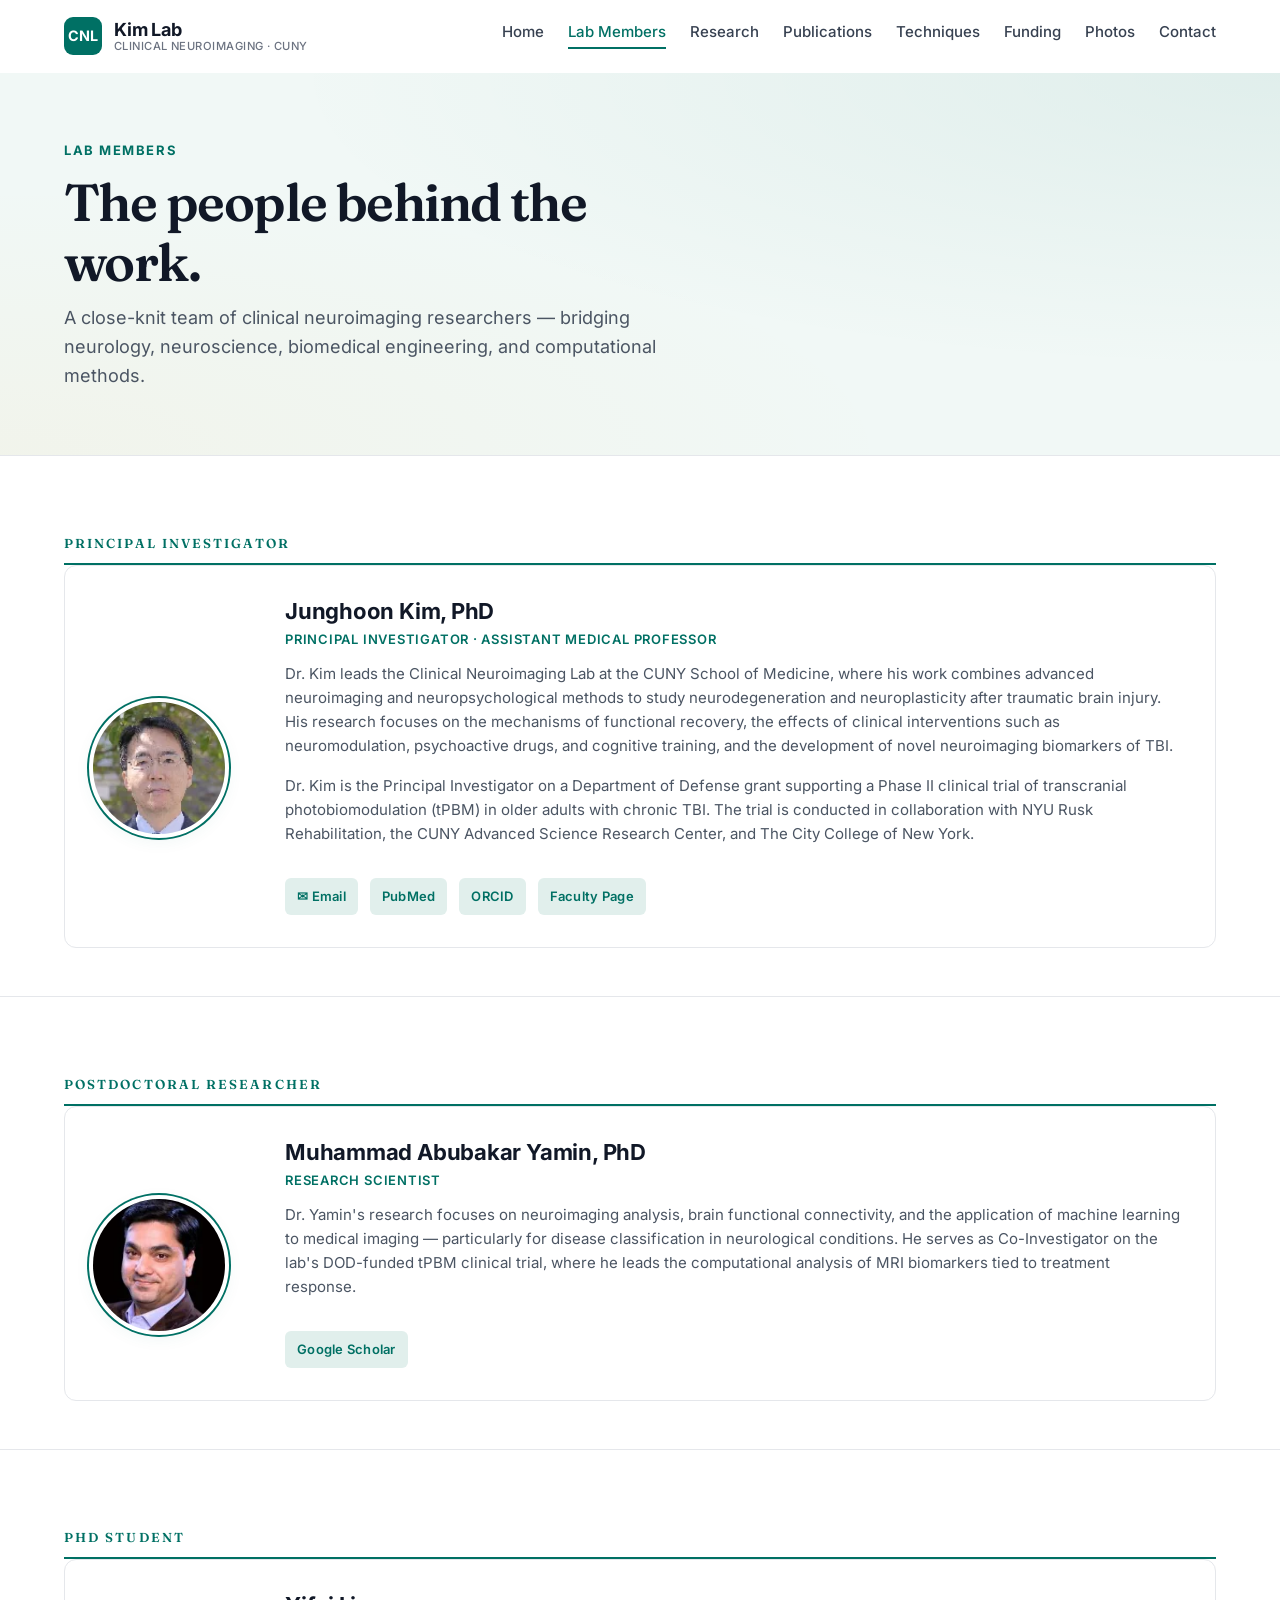
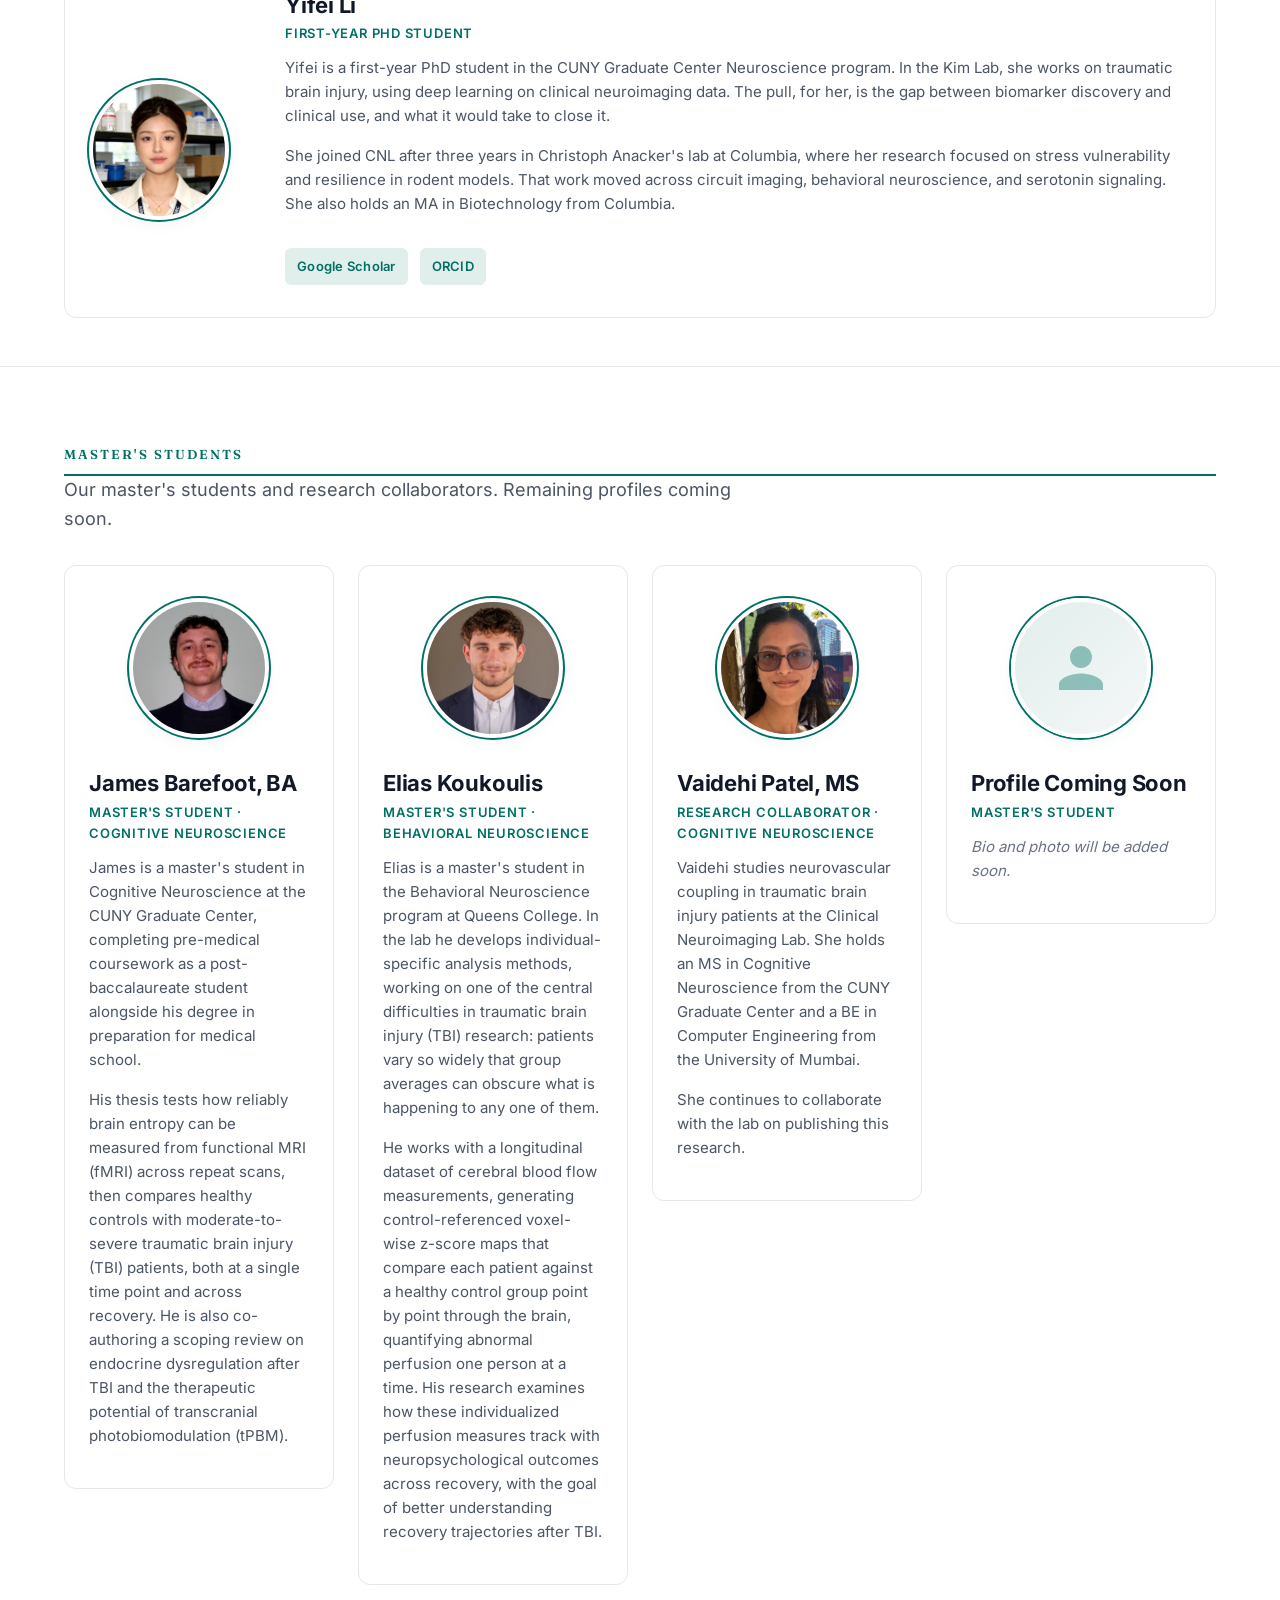
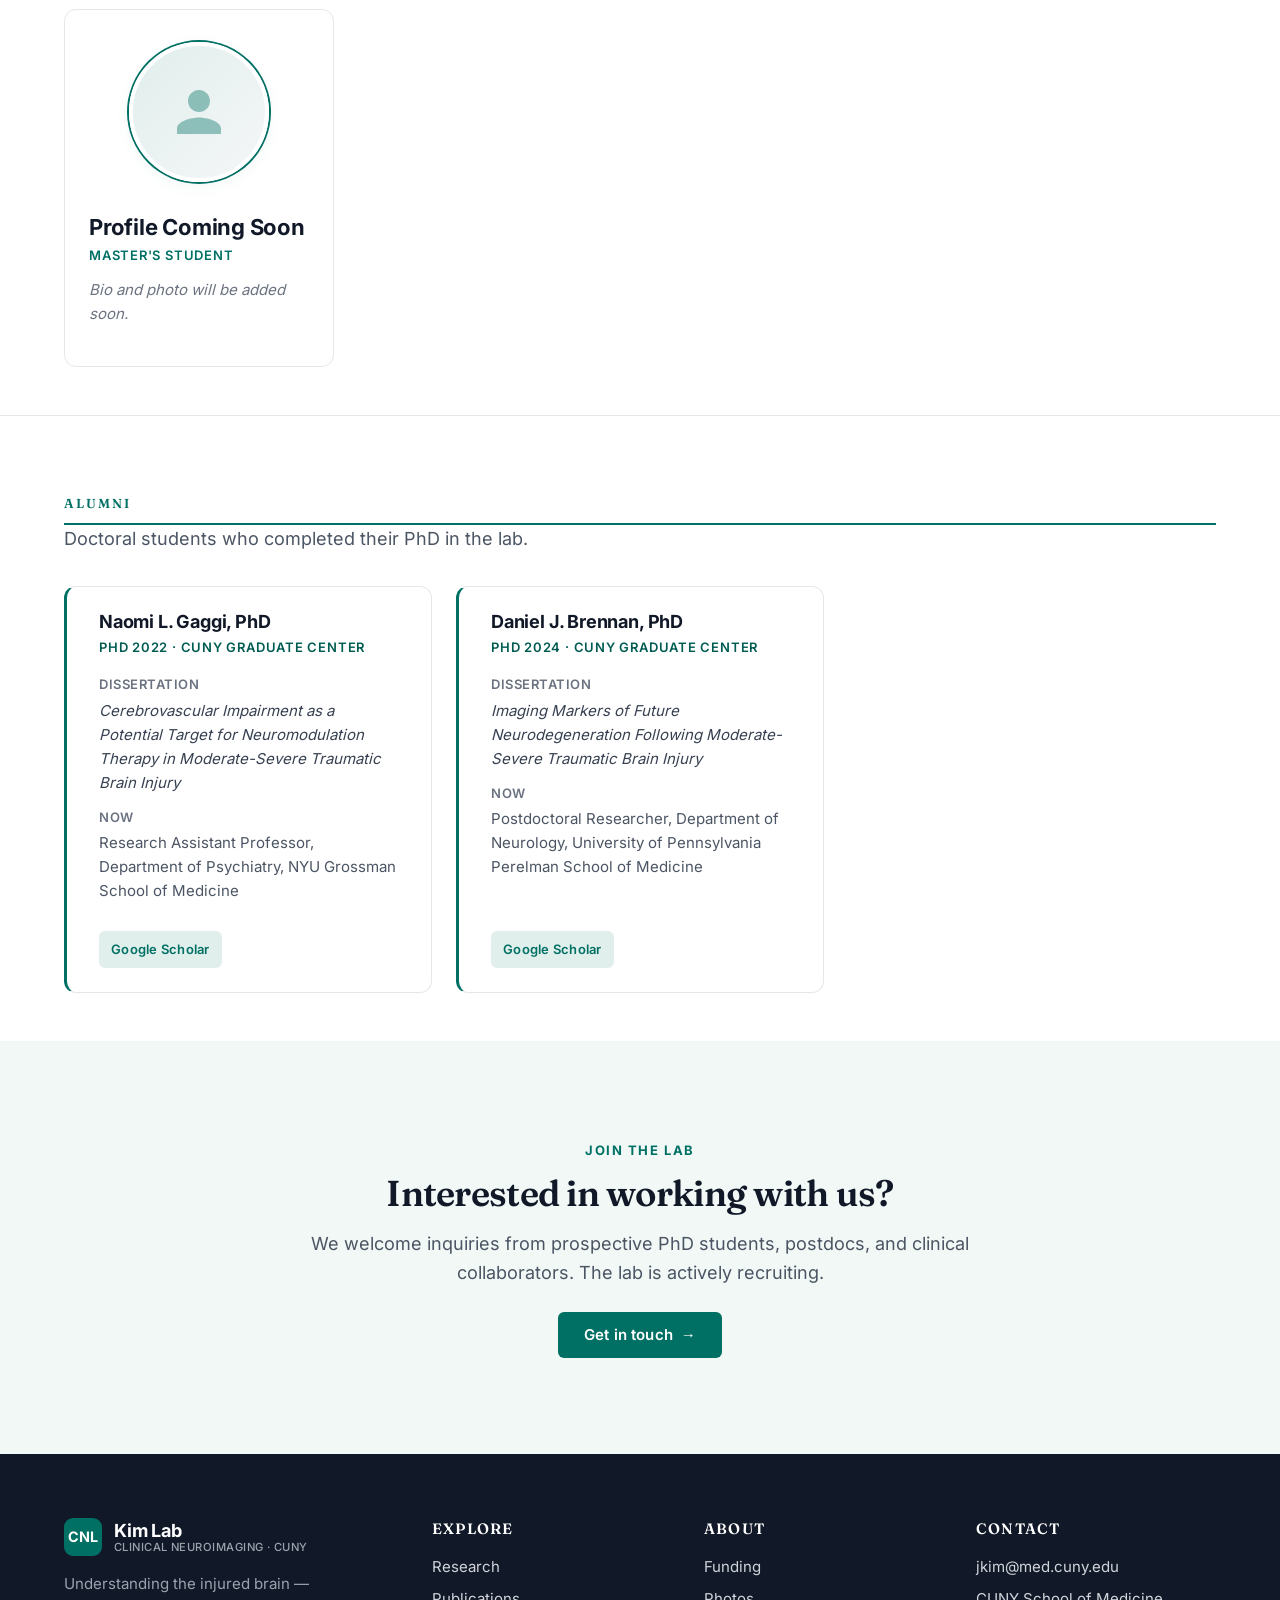
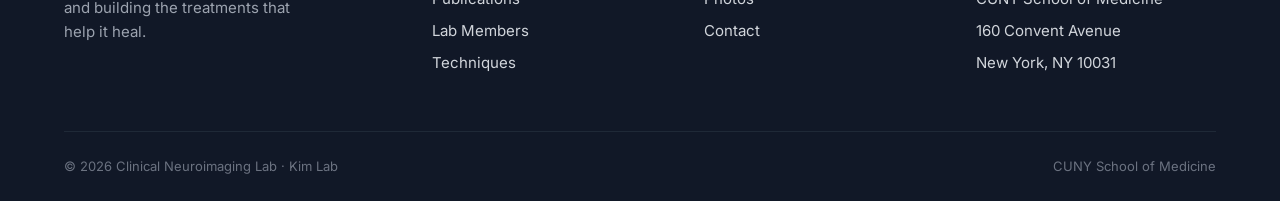
==== commit 646eab47: "Add Vaidehi Patel to the lab members page Bio supplied by Vaidehi. Role reads Research Collaborator " ====
--- a/members.html
+++ b/members.html
@@ -187,7 +187,7 @@
     <section class="members-section">
       <div class="container">
         <h2 class="technique-category-head">Master's Students</h2>
-        <p class="lede" style="margin-bottom: var(--sp-6);">Five master's students round out the lab. Remaining profiles coming soon.</p>
+        <p class="lede" style="margin-bottom: var(--sp-6);">Our master's students and research collaborators. Remaining profiles coming soon.</p>
 
         <div class="member-grid">
           <article class="member-card fade-in">
@@ -222,14 +222,19 @@
             </div>
           </article>
 
-          <article class="member-card placeholder fade-in">
-            <div class="member-photo placeholder">
-              <svg viewBox="0 0 24 24" xmlns="http://www.w3.org/2000/svg"><path d="M12 12c2.21 0 4-1.79 4-4s-1.79-4-4-4-4 1.79-4 4 1.79 4 4 4zm0 2c-2.67 0-8 1.34-8 4v2h16v-2c0-2.66-5.33-4-8-4z"/></svg>
-            </div>
-            <div class="member-body">
-              <h3 class="member-name">Profile Coming Soon</h3>
-              <div class="member-role">Master's Student</div>
-              <p class="member-bio">Bio and photo will be added soon.</p>
+          <article class="member-card fade-in">
+            <div class="member-photo">
+              <picture><source type="image/webp" srcset="images/people/vaidehi-patel.webp" /><img src="images/people/vaidehi-patel.jpg" alt="Vaidehi Patel" loading="lazy" width="600" height="600" /></picture>
+            </div>
+            <div class="member-body">
+              <h3 class="member-name">Vaidehi Patel, MS</h3>
+              <div class="member-role">Research Collaborator · Cognitive Neuroscience</div>
+              <p class="member-bio">
+                Vaidehi studies neurovascular coupling in traumatic brain injury patients at the Clinical Neuroimaging Lab. She holds an MS in Cognitive Neuroscience from the CUNY Graduate Center and a BE in Computer Engineering from the University of Mumbai.
+              </p>
+              <p class="member-bio">
+                She continues to collaborate with the lab on publishing this research.
+              </p>
             </div>
           </article>
 
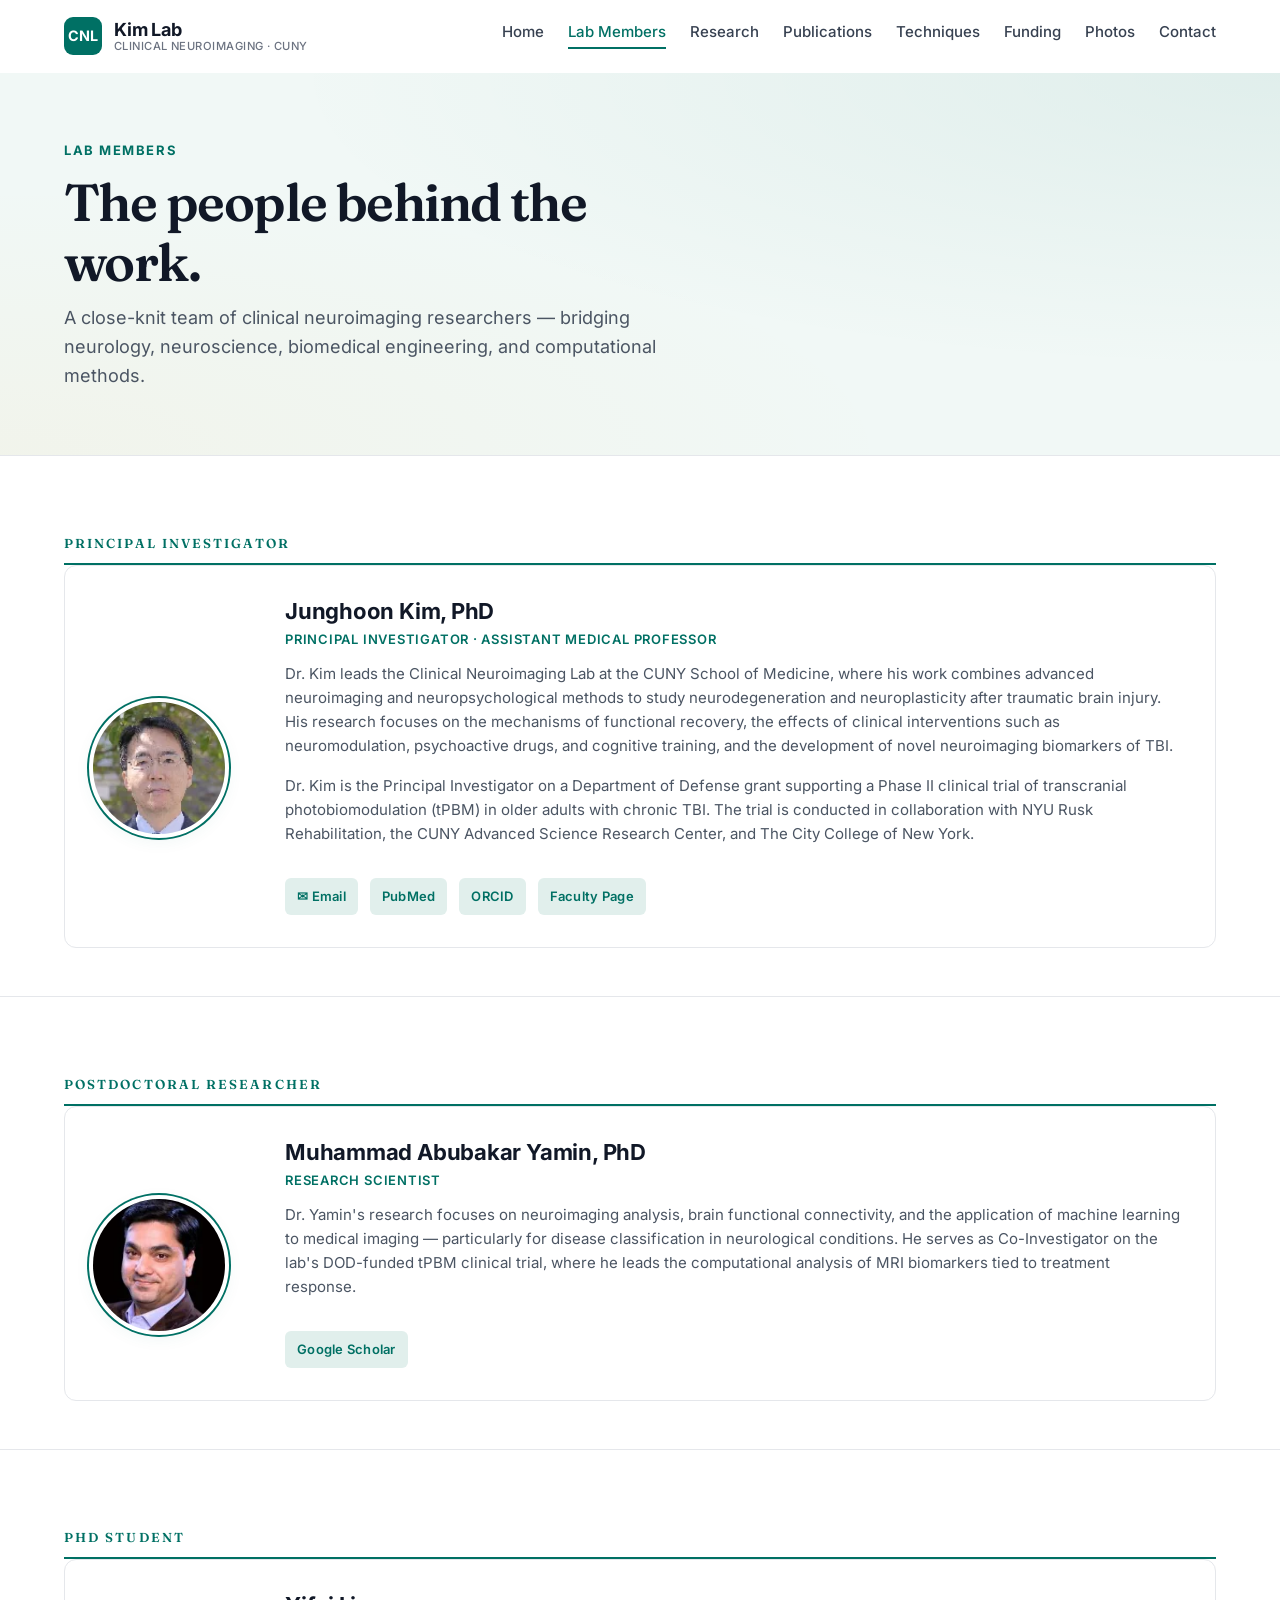
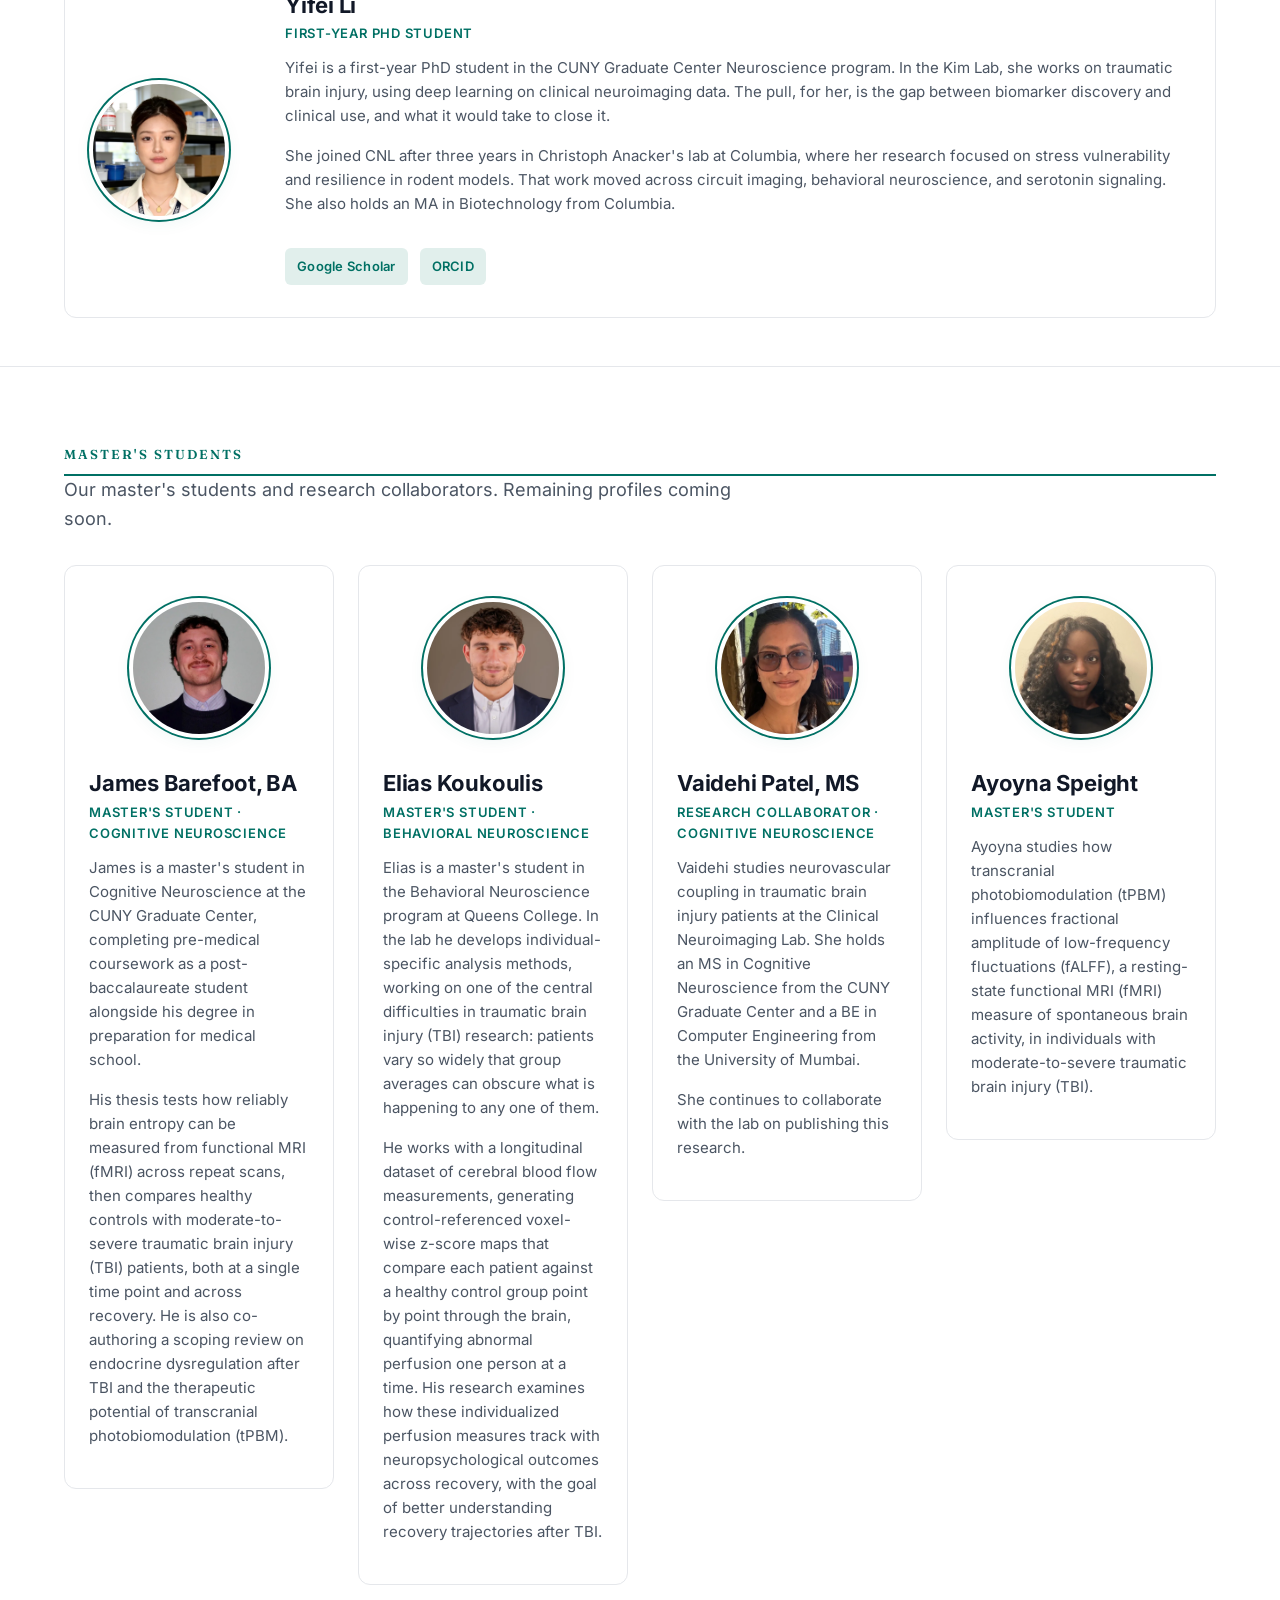
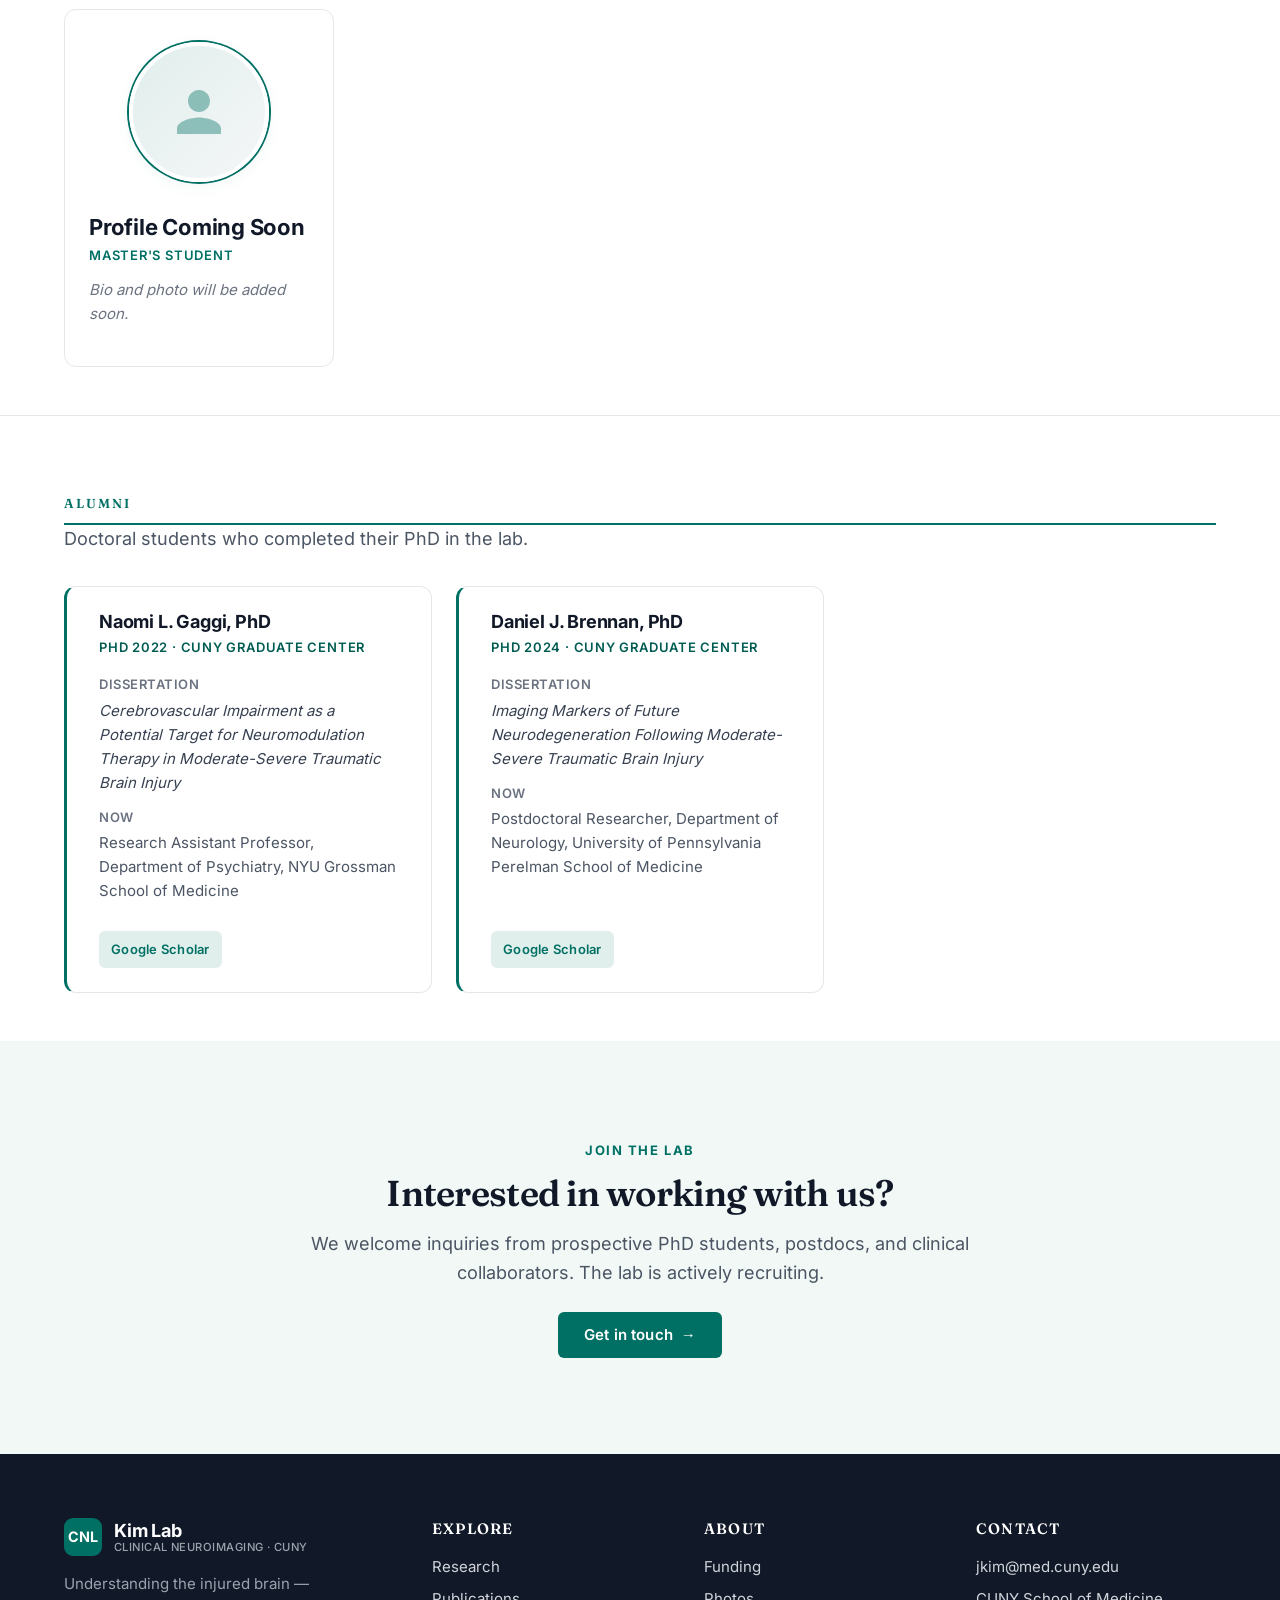
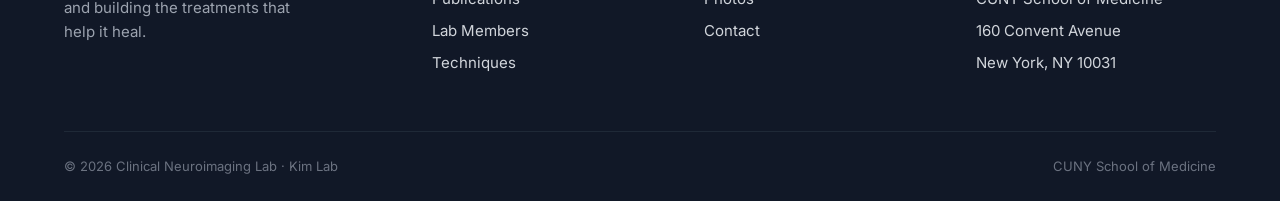
==== commit 728fea10: "Add Ayoyna Speight to the lab members page Co-Authored-By: Claude Opus 4.8 <noreply@anthropic.com>" ====
--- a/members.html
+++ b/members.html
@@ -238,14 +238,16 @@
             </div>
           </article>
 
-          <article class="member-card placeholder fade-in">
-            <div class="member-photo placeholder">
-              <svg viewBox="0 0 24 24" xmlns="http://www.w3.org/2000/svg"><path d="M12 12c2.21 0 4-1.79 4-4s-1.79-4-4-4-4 1.79-4 4 1.79 4 4 4zm0 2c-2.67 0-8 1.34-8 4v2h16v-2c0-2.66-5.33-4-8-4z"/></svg>
-            </div>
-            <div class="member-body">
-              <h3 class="member-name">Profile Coming Soon</h3>
+          <article class="member-card fade-in">
+            <div class="member-photo">
+              <picture><source type="image/webp" srcset="images/people/ayoyna-speight.webp" /><img src="images/people/ayoyna-speight.jpg" alt="Ayoyna Speight" loading="lazy" width="600" height="600" /></picture>
+            </div>
+            <div class="member-body">
+              <h3 class="member-name">Ayoyna Speight</h3>
               <div class="member-role">Master's Student</div>
-              <p class="member-bio">Bio and photo will be added soon.</p>
+              <p class="member-bio">
+                Ayoyna studies how transcranial photobiomodulation (tPBM) influences fractional amplitude of low-frequency fluctuations (fALFF), a resting-state functional MRI (fMRI) measure of spontaneous brain activity, in individuals with moderate-to-severe traumatic brain injury (TBI).
+              </p>
             </div>
           </article>
 
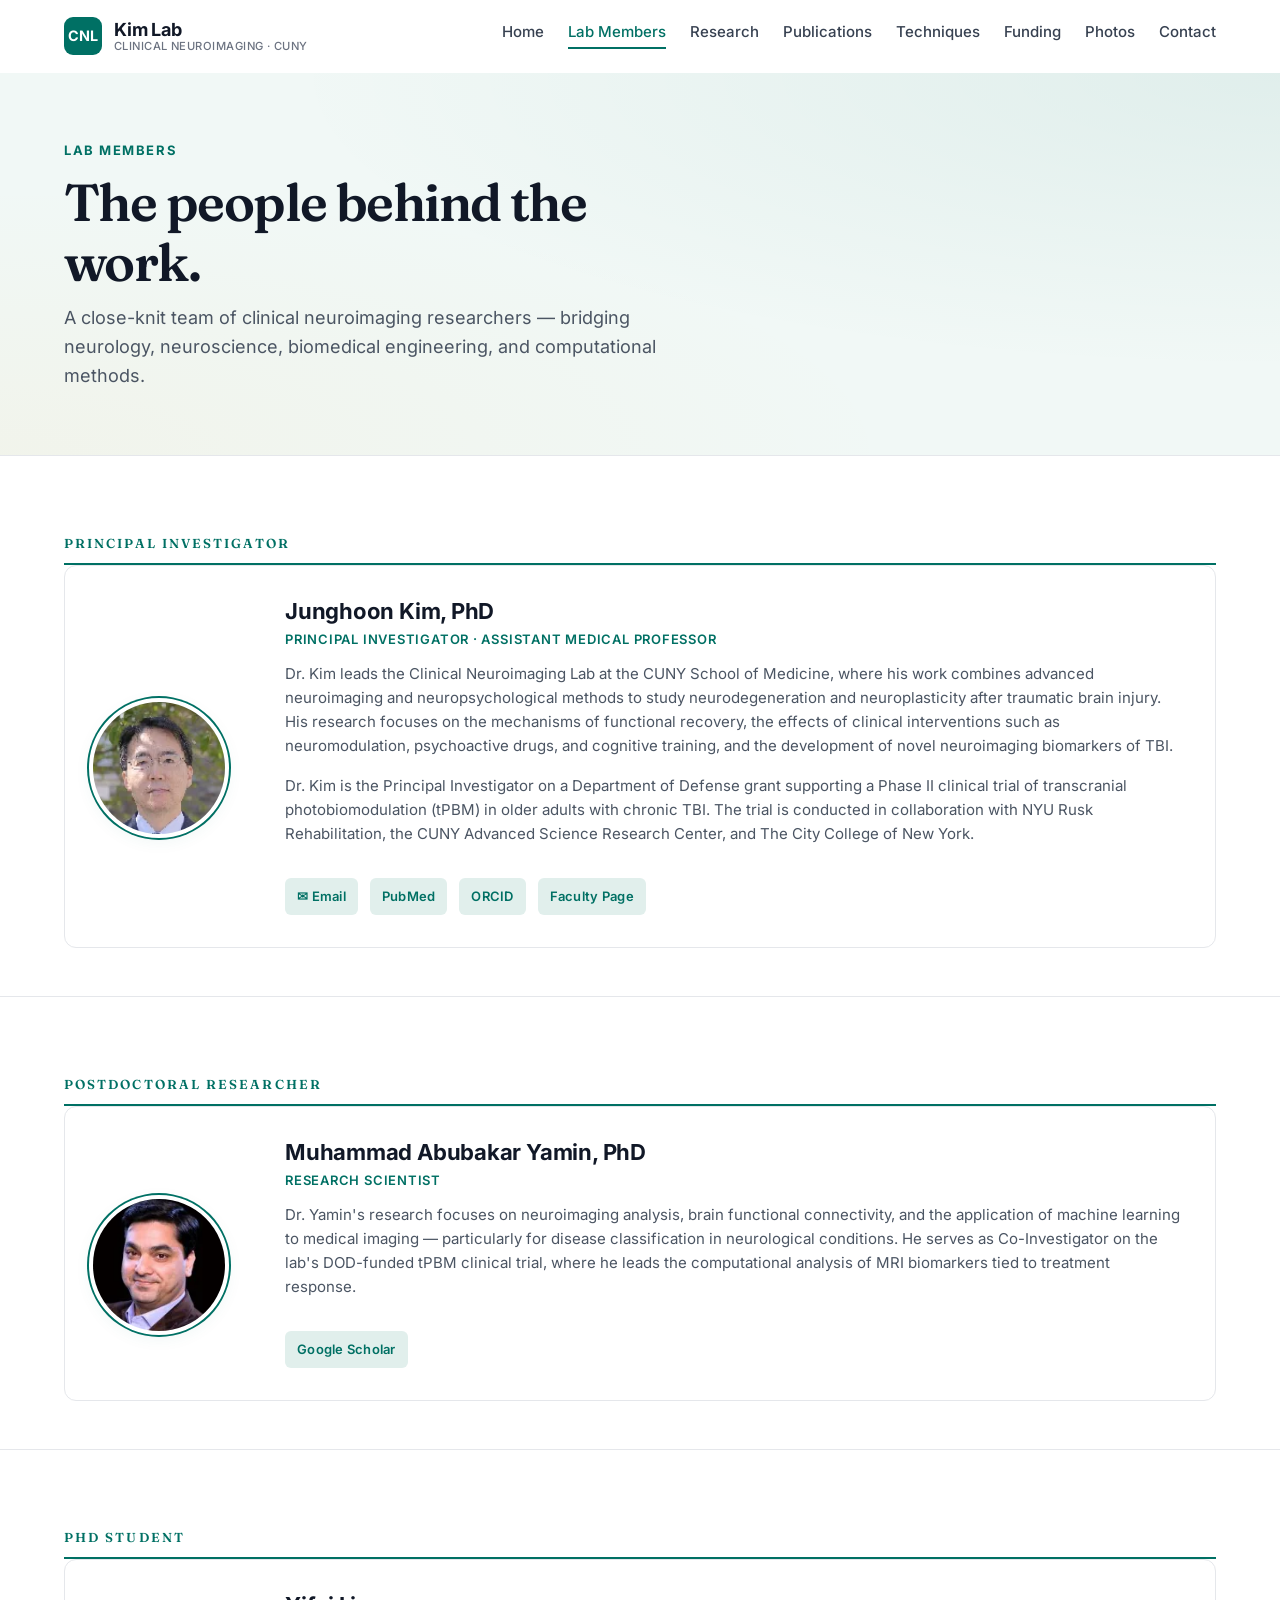
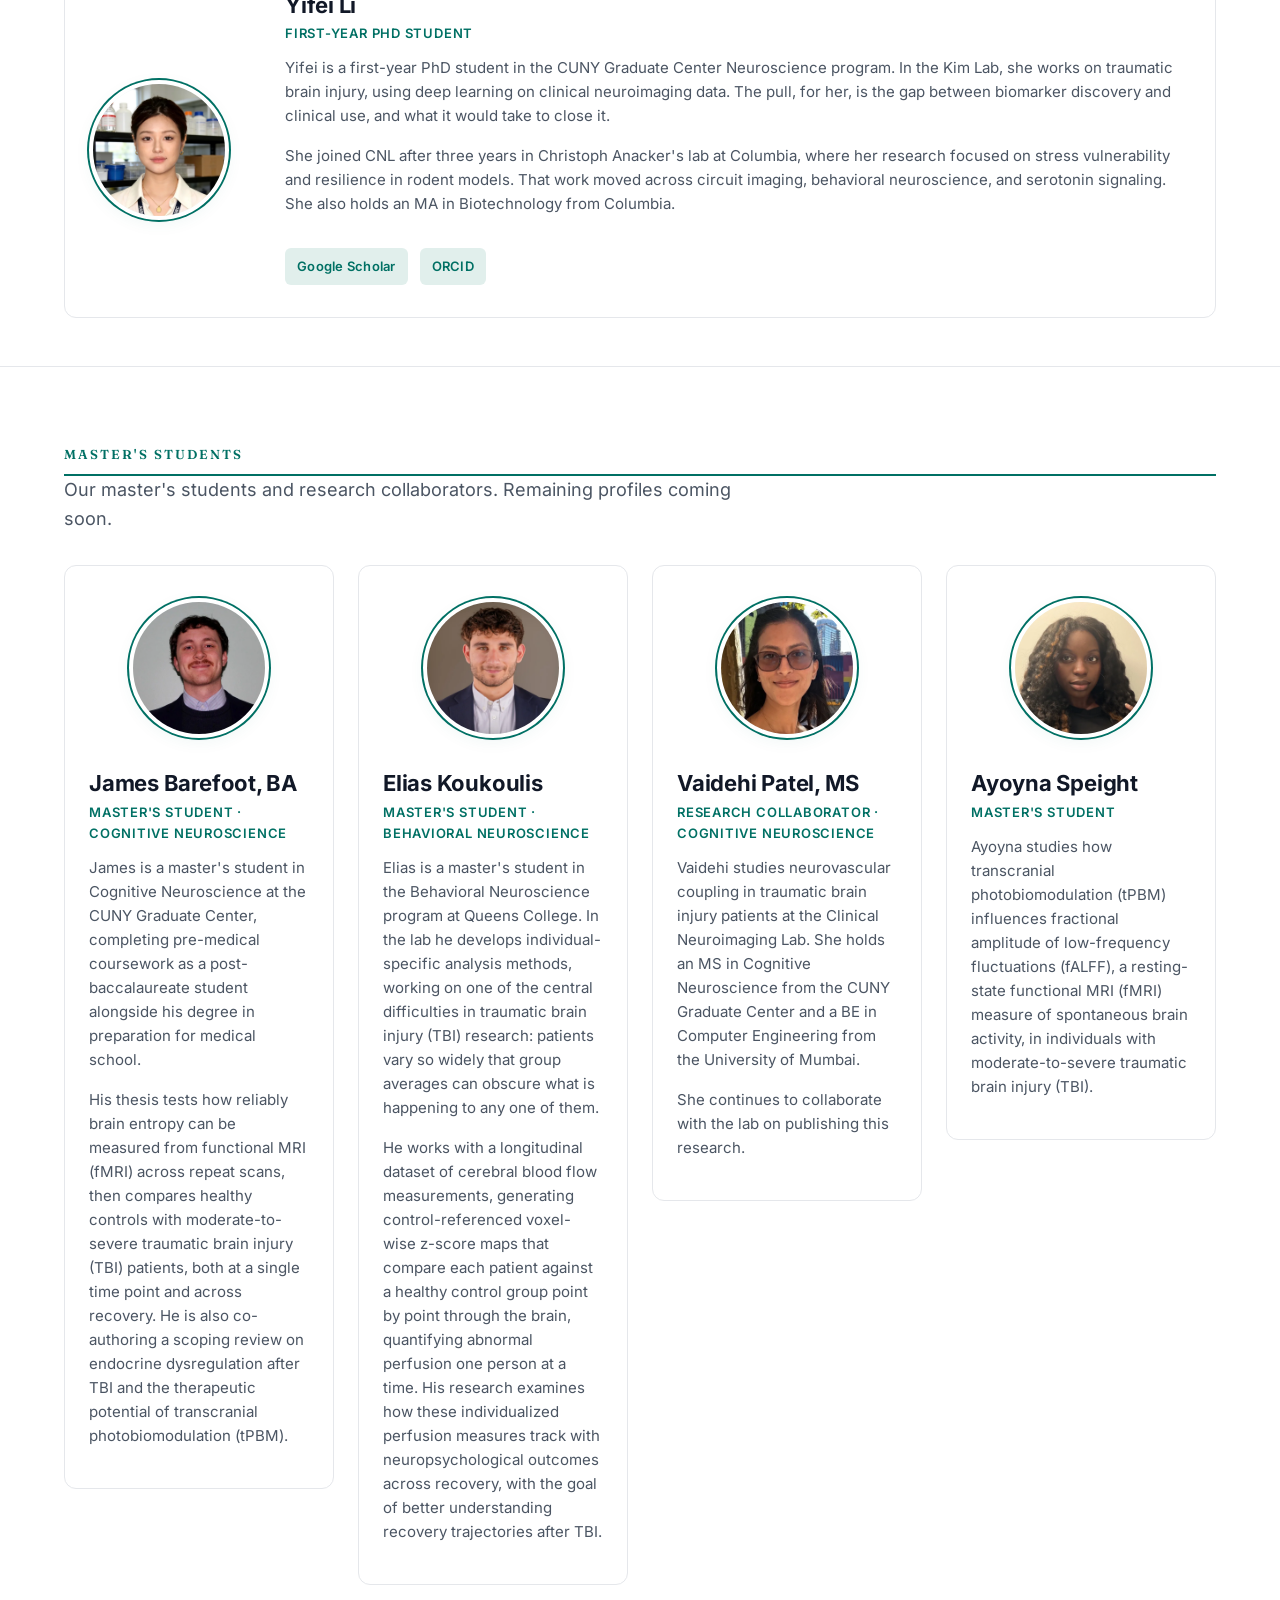
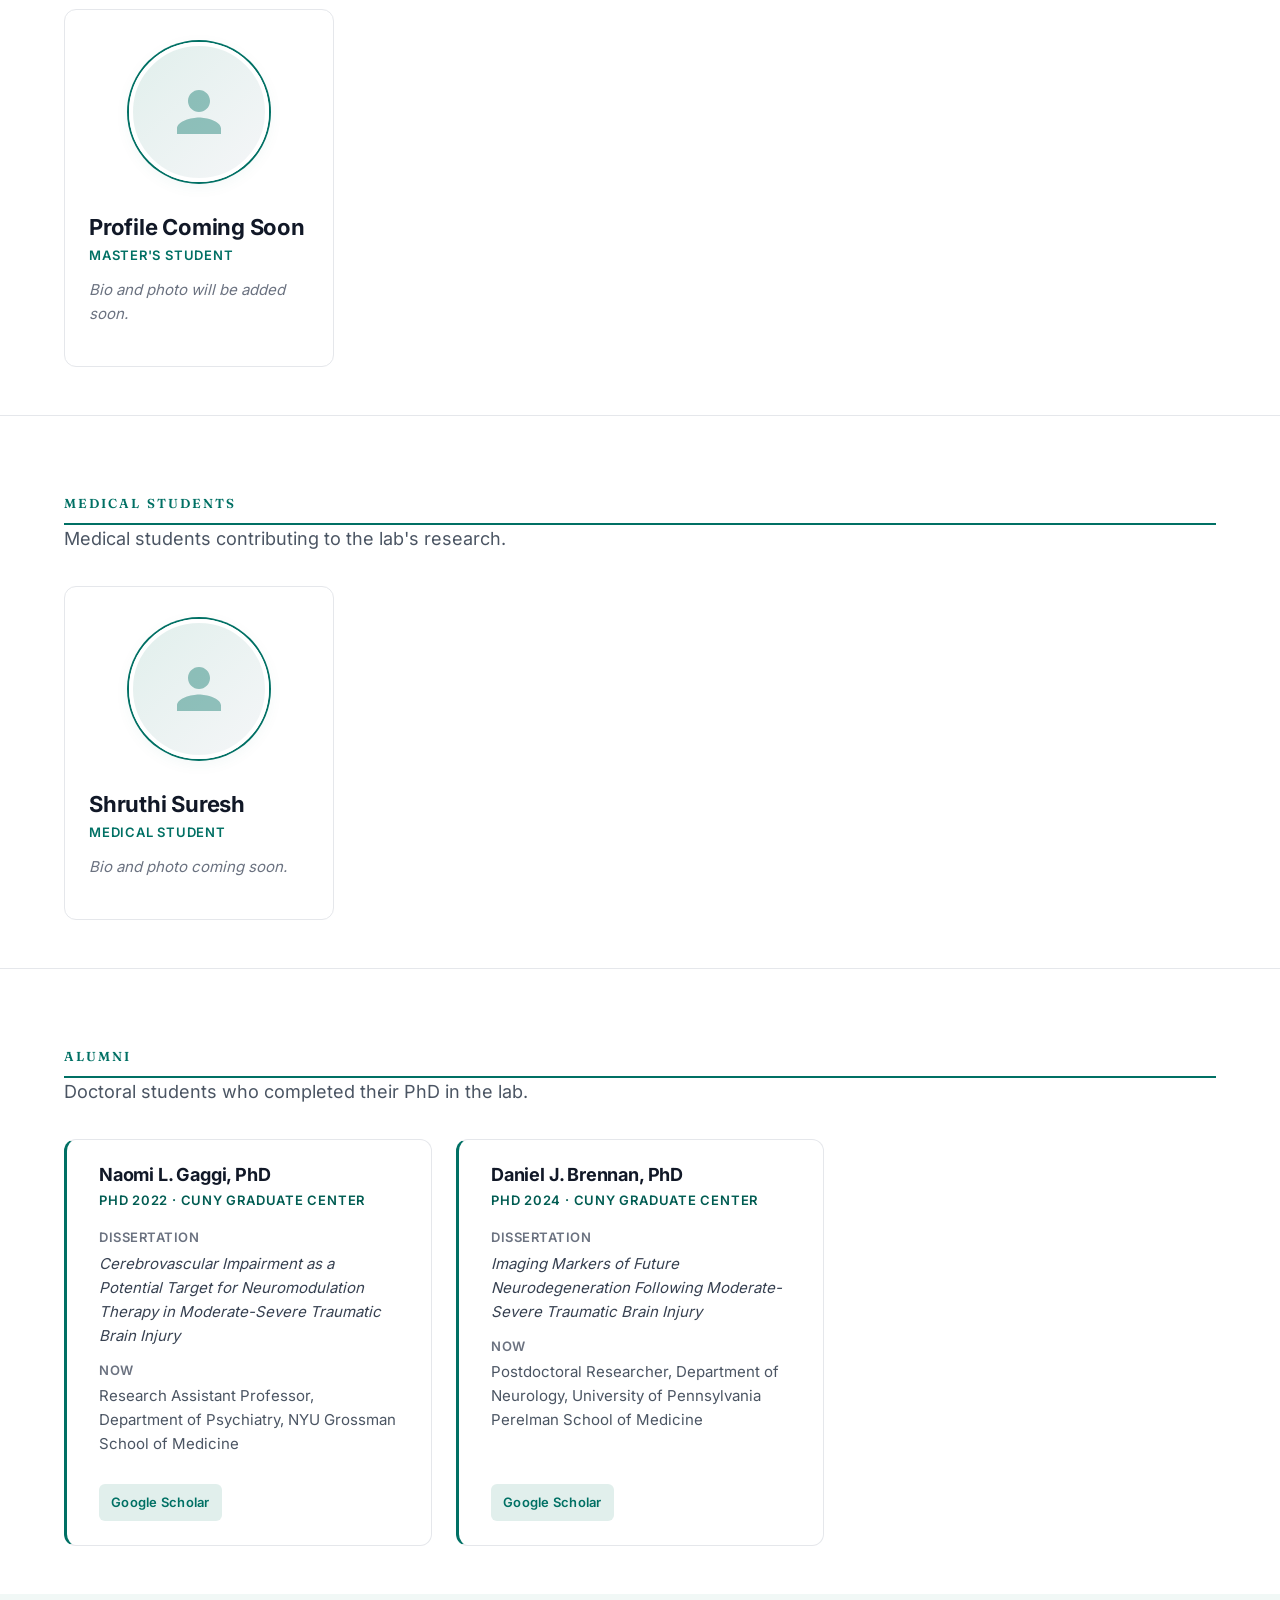
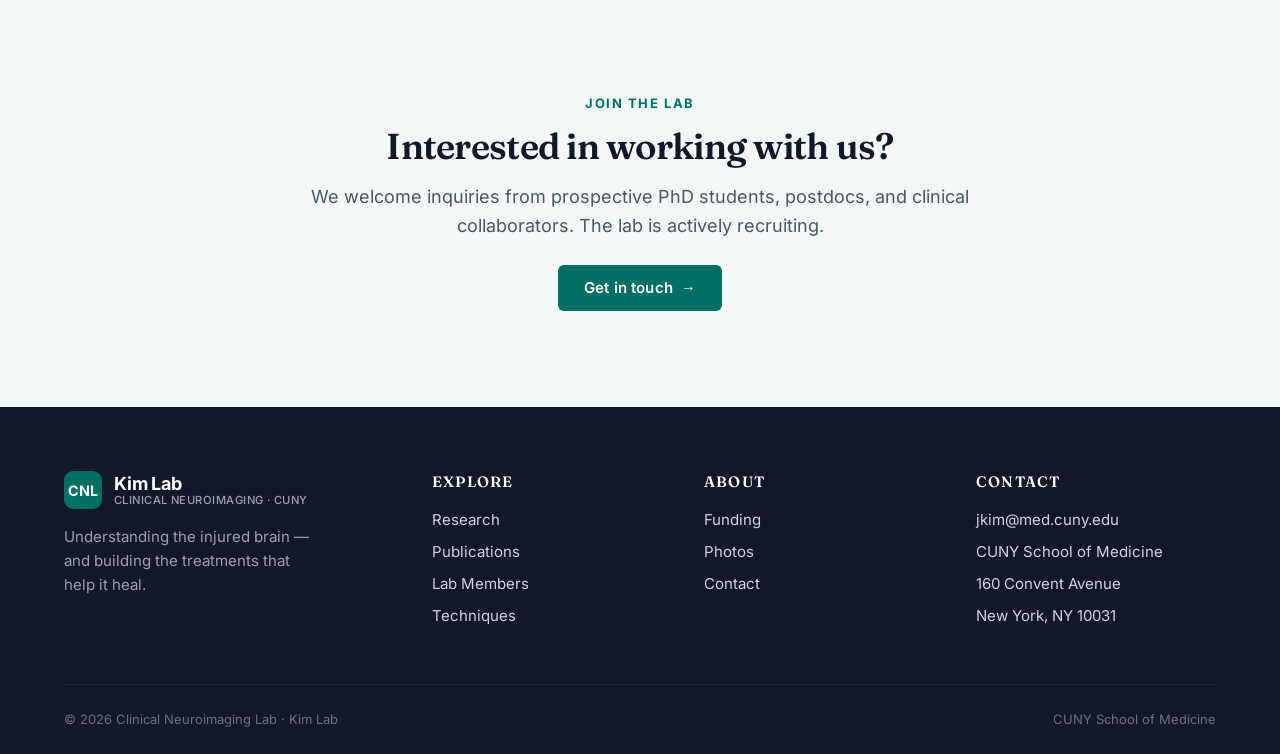
==== commit f35f7148: "Add Medical Students section with Shruthi Suresh placeholder card Named placeholder pending her bio " ====
--- a/members.html
+++ b/members.html
@@ -266,6 +266,29 @@
     </section>
 
     <!-- ============================================
+         MEDICAL STUDENTS
+         ============================================ -->
+    <section class="members-section">
+      <div class="container">
+        <h2 class="technique-category-head">Medical Students</h2>
+        <p class="lede" style="margin-bottom: var(--sp-6);">Medical students contributing to the lab's research.</p>
+
+        <div class="member-grid">
+          <article class="member-card placeholder fade-in">
+            <div class="member-photo placeholder">
+              <svg viewBox="0 0 24 24" xmlns="http://www.w3.org/2000/svg"><path d="M12 12c2.21 0 4-1.79 4-4s-1.79-4-4-4-4 1.79-4 4 1.79 4 4 4zm0 2c-2.67 0-8 1.34-8 4v2h16v-2c0-2.66-5.33-4-8-4z"/></svg>
+            </div>
+            <div class="member-body">
+              <h3 class="member-name">Shruthi Suresh</h3>
+              <div class="member-role">Medical Student</div>
+              <p class="member-bio">Bio and photo coming soon.</p>
+            </div>
+          </article>
+        </div>
+      </div>
+    </section>
+
+    <!-- ============================================
          ALUMNI
          ============================================ -->
     <section class="members-section">
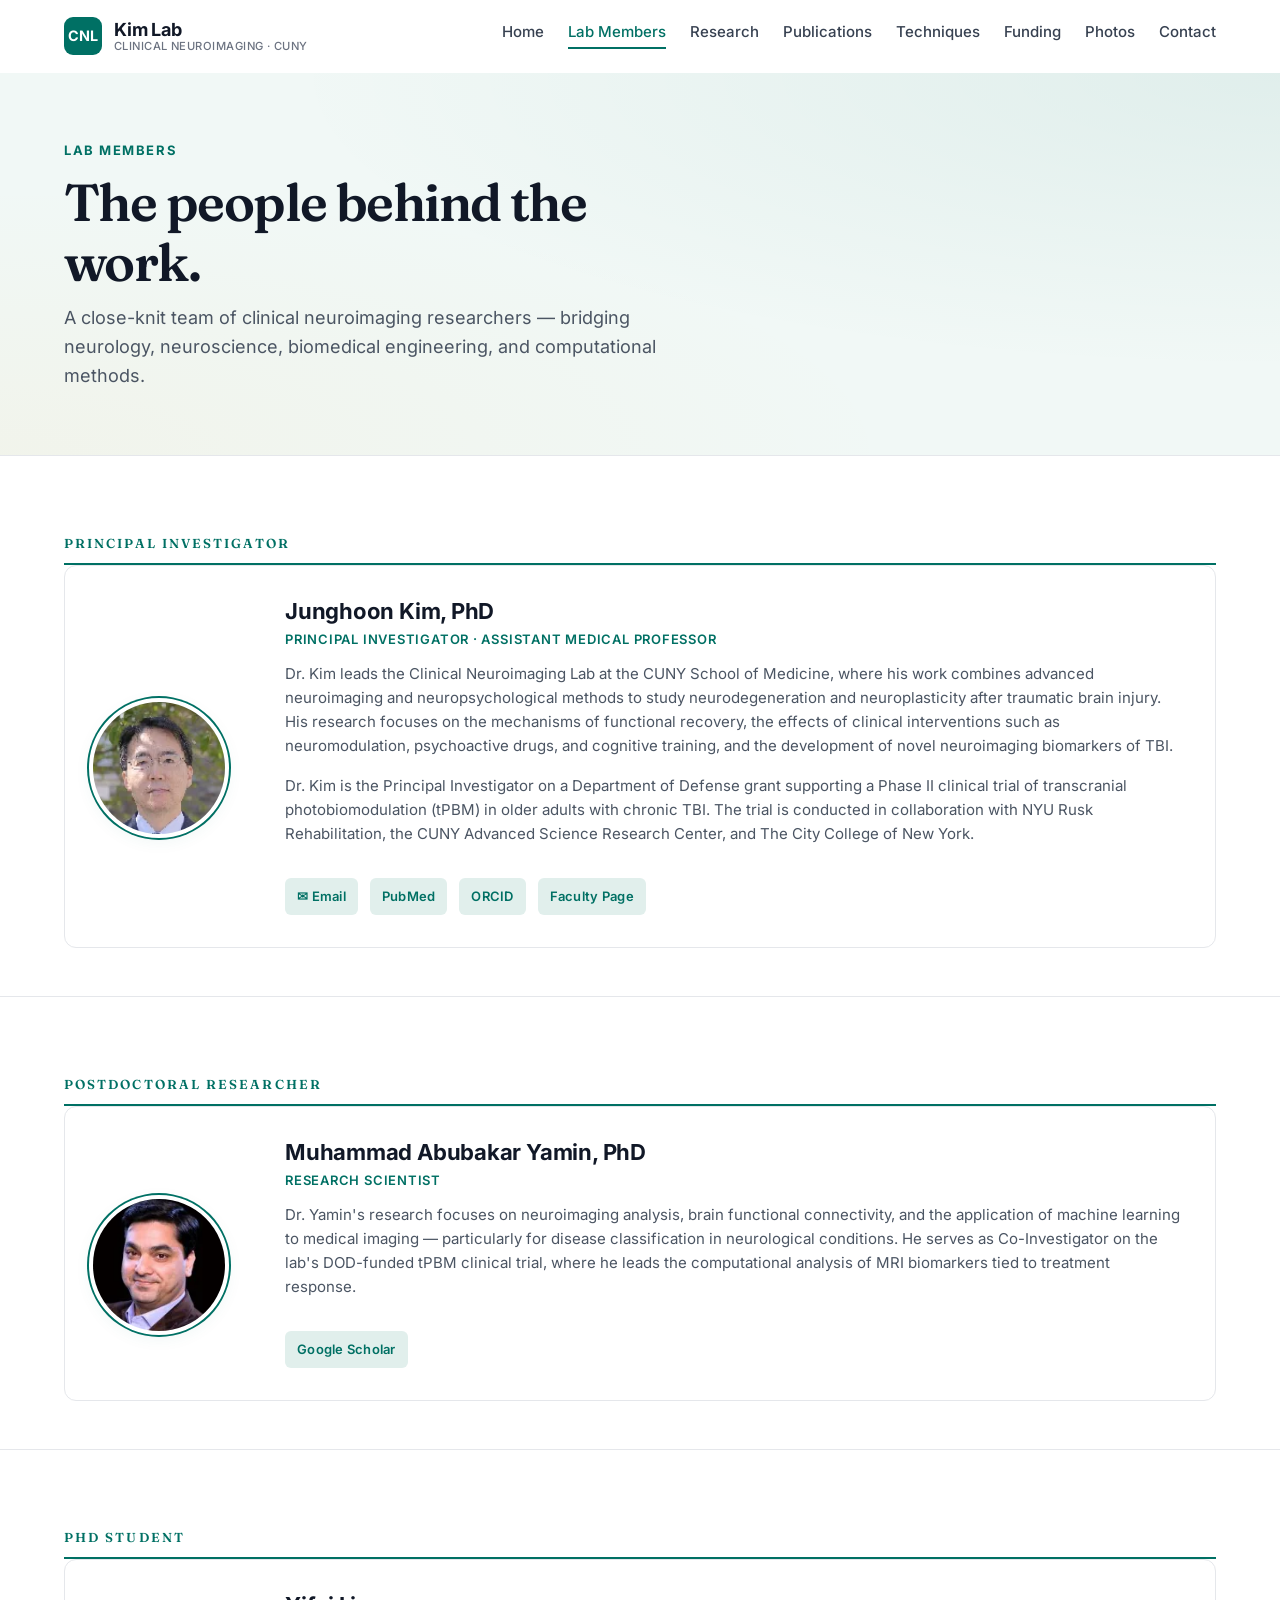
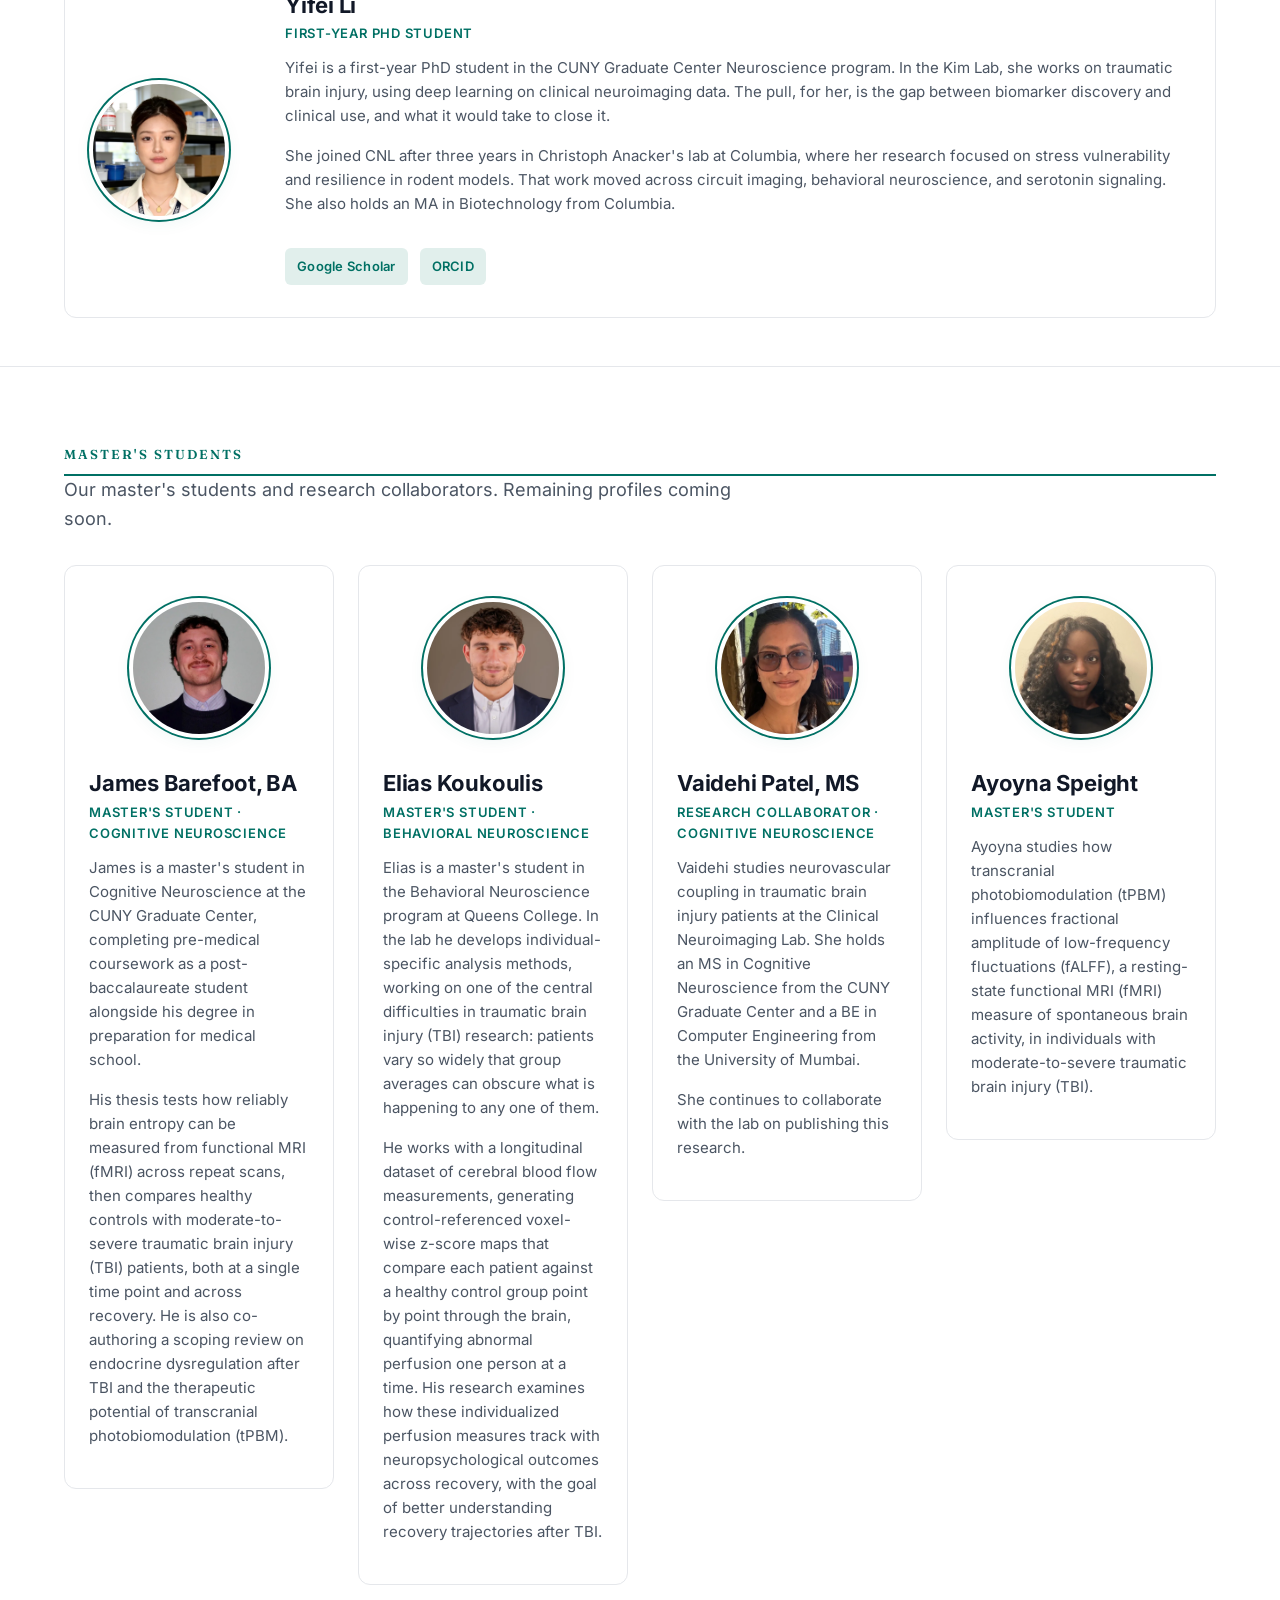
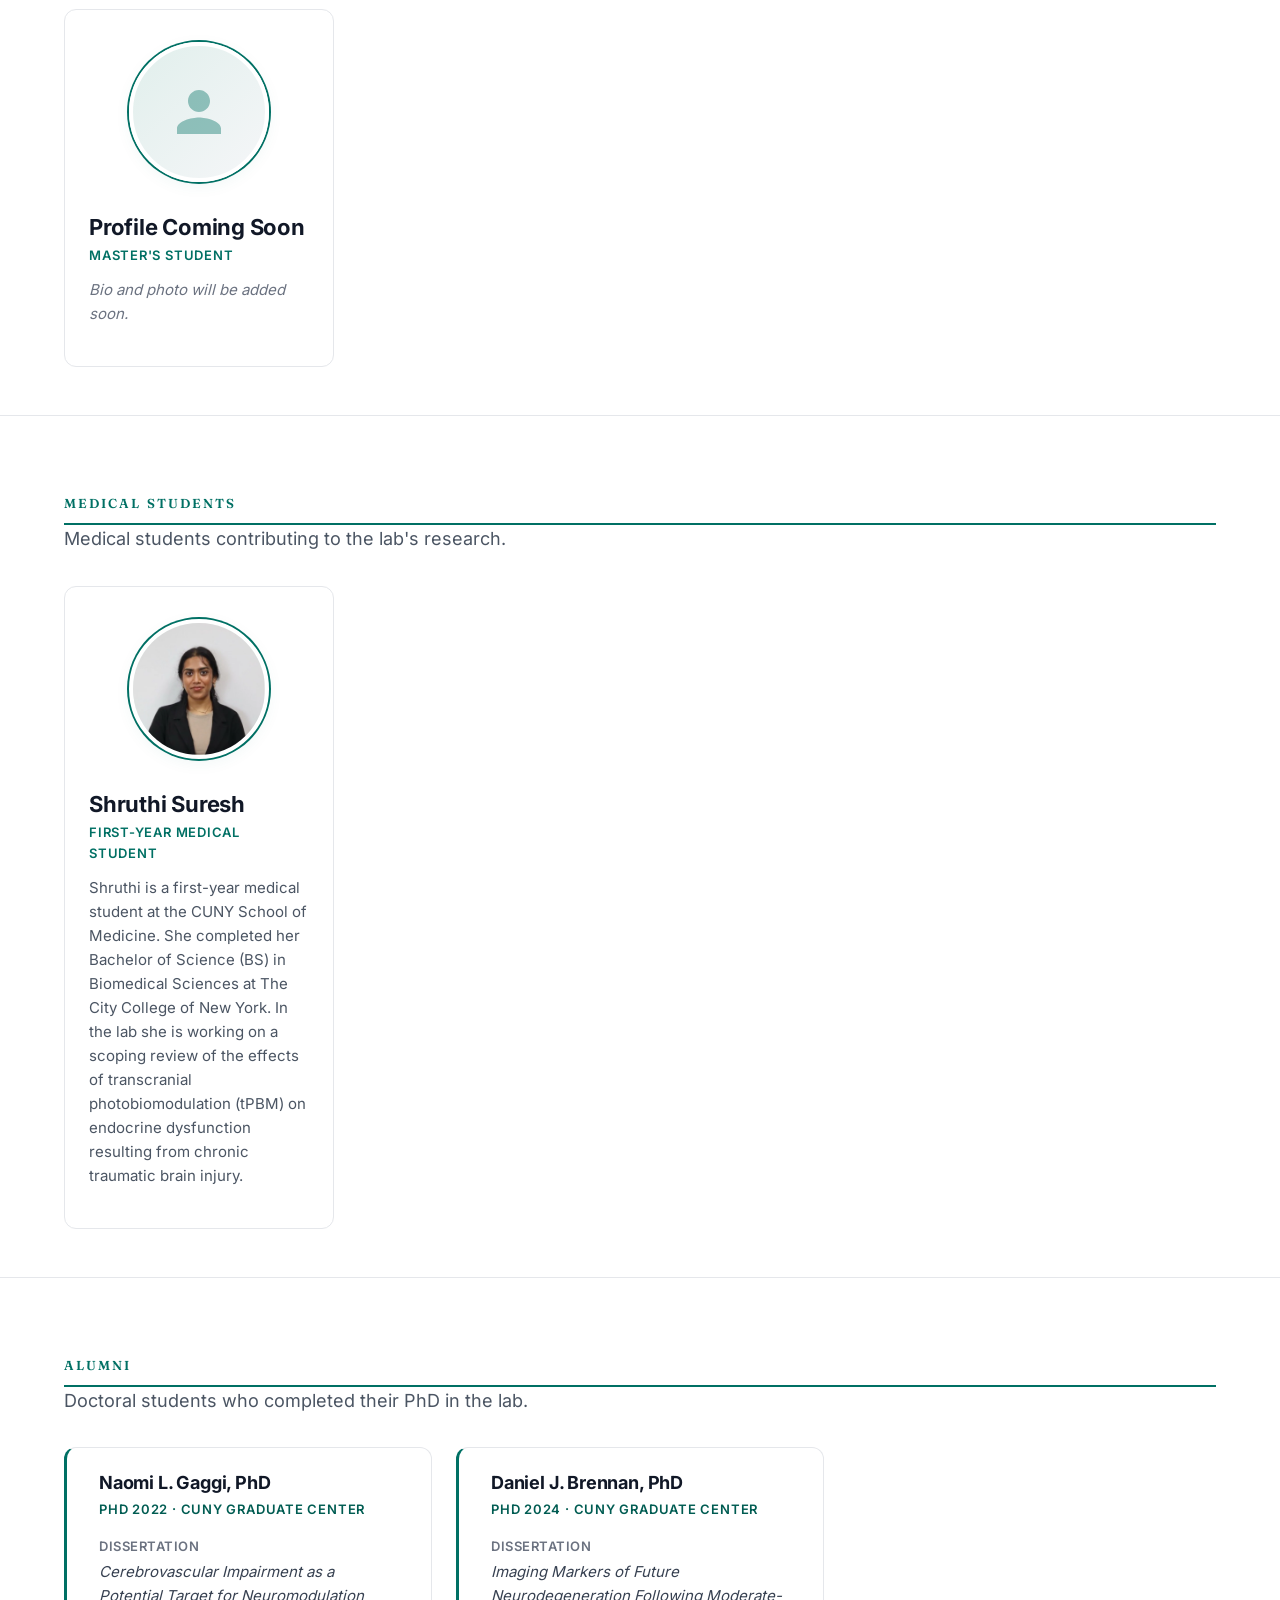
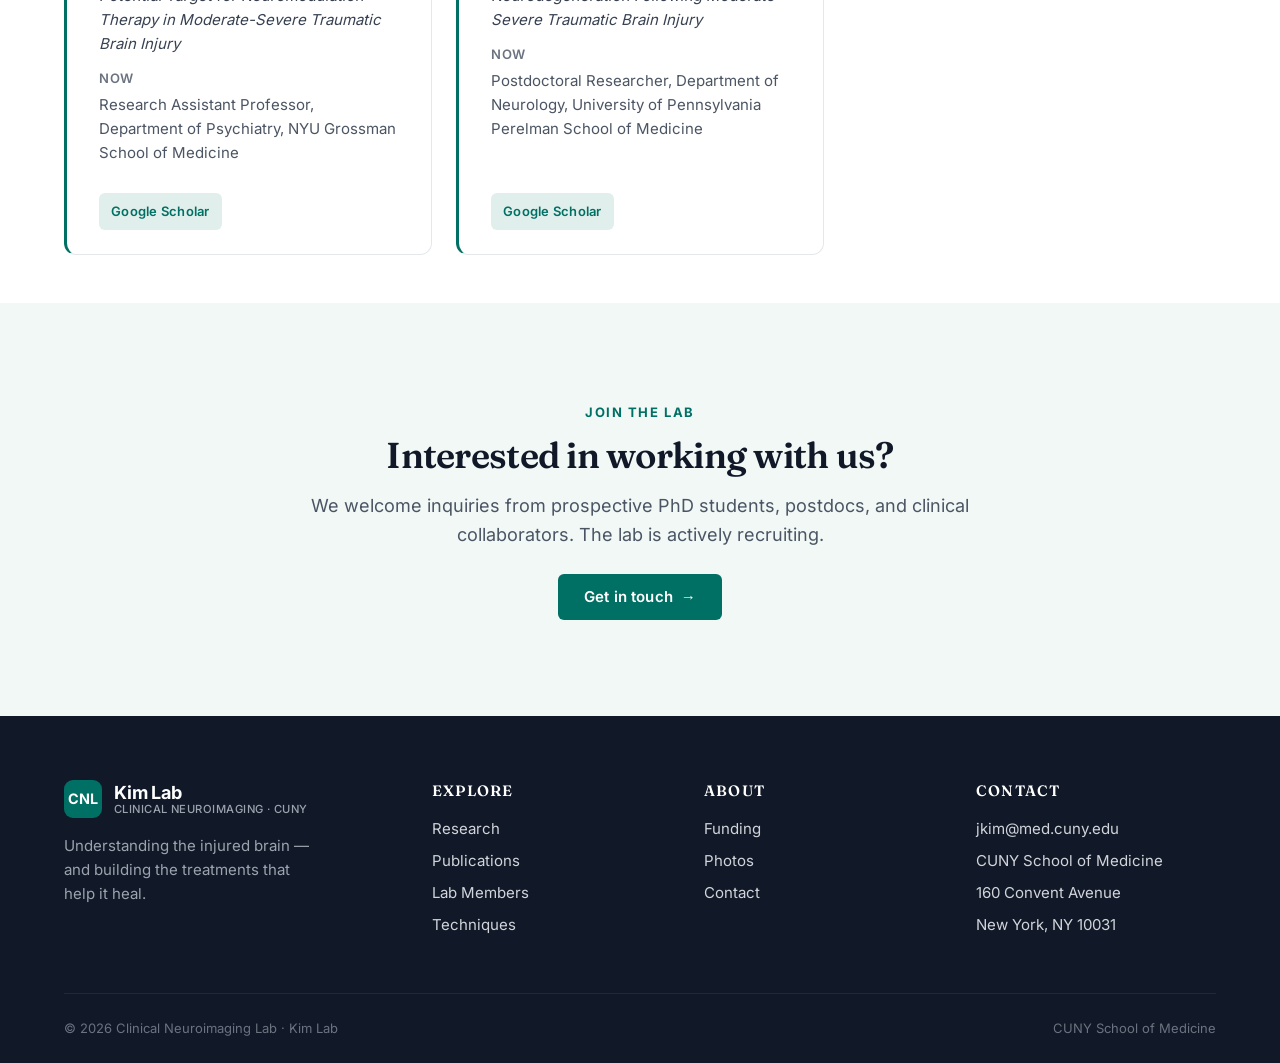
==== commit ebf34bed: "Add Shruthi Suresh's headshot and bio to the Medical Students section Co-Authored-By: Claude Opus 4." ====
--- a/members.html
+++ b/members.html
@@ -274,14 +274,16 @@
         <p class="lede" style="margin-bottom: var(--sp-6);">Medical students contributing to the lab's research.</p>
 
         <div class="member-grid">
-          <article class="member-card placeholder fade-in">
-            <div class="member-photo placeholder">
-              <svg viewBox="0 0 24 24" xmlns="http://www.w3.org/2000/svg"><path d="M12 12c2.21 0 4-1.79 4-4s-1.79-4-4-4-4 1.79-4 4 1.79 4 4 4zm0 2c-2.67 0-8 1.34-8 4v2h16v-2c0-2.66-5.33-4-8-4z"/></svg>
+          <article class="member-card fade-in">
+            <div class="member-photo">
+              <picture><source type="image/webp" srcset="images/people/shruthi-suresh.webp" /><img src="images/people/shruthi-suresh.jpg" alt="Shruthi Suresh" loading="lazy" width="600" height="600" /></picture>
             </div>
             <div class="member-body">
               <h3 class="member-name">Shruthi Suresh</h3>
-              <div class="member-role">Medical Student</div>
-              <p class="member-bio">Bio and photo coming soon.</p>
+              <div class="member-role">First-Year Medical Student</div>
+              <p class="member-bio">
+                Shruthi is a first-year medical student at the CUNY School of Medicine. She completed her Bachelor of Science (BS) in Biomedical Sciences at The City College of New York. In the lab she is working on a scoping review of the effects of transcranial photobiomodulation (tPBM) on endocrine dysfunction resulting from chronic traumatic brain injury.
+              </p>
             </div>
           </article>
         </div>
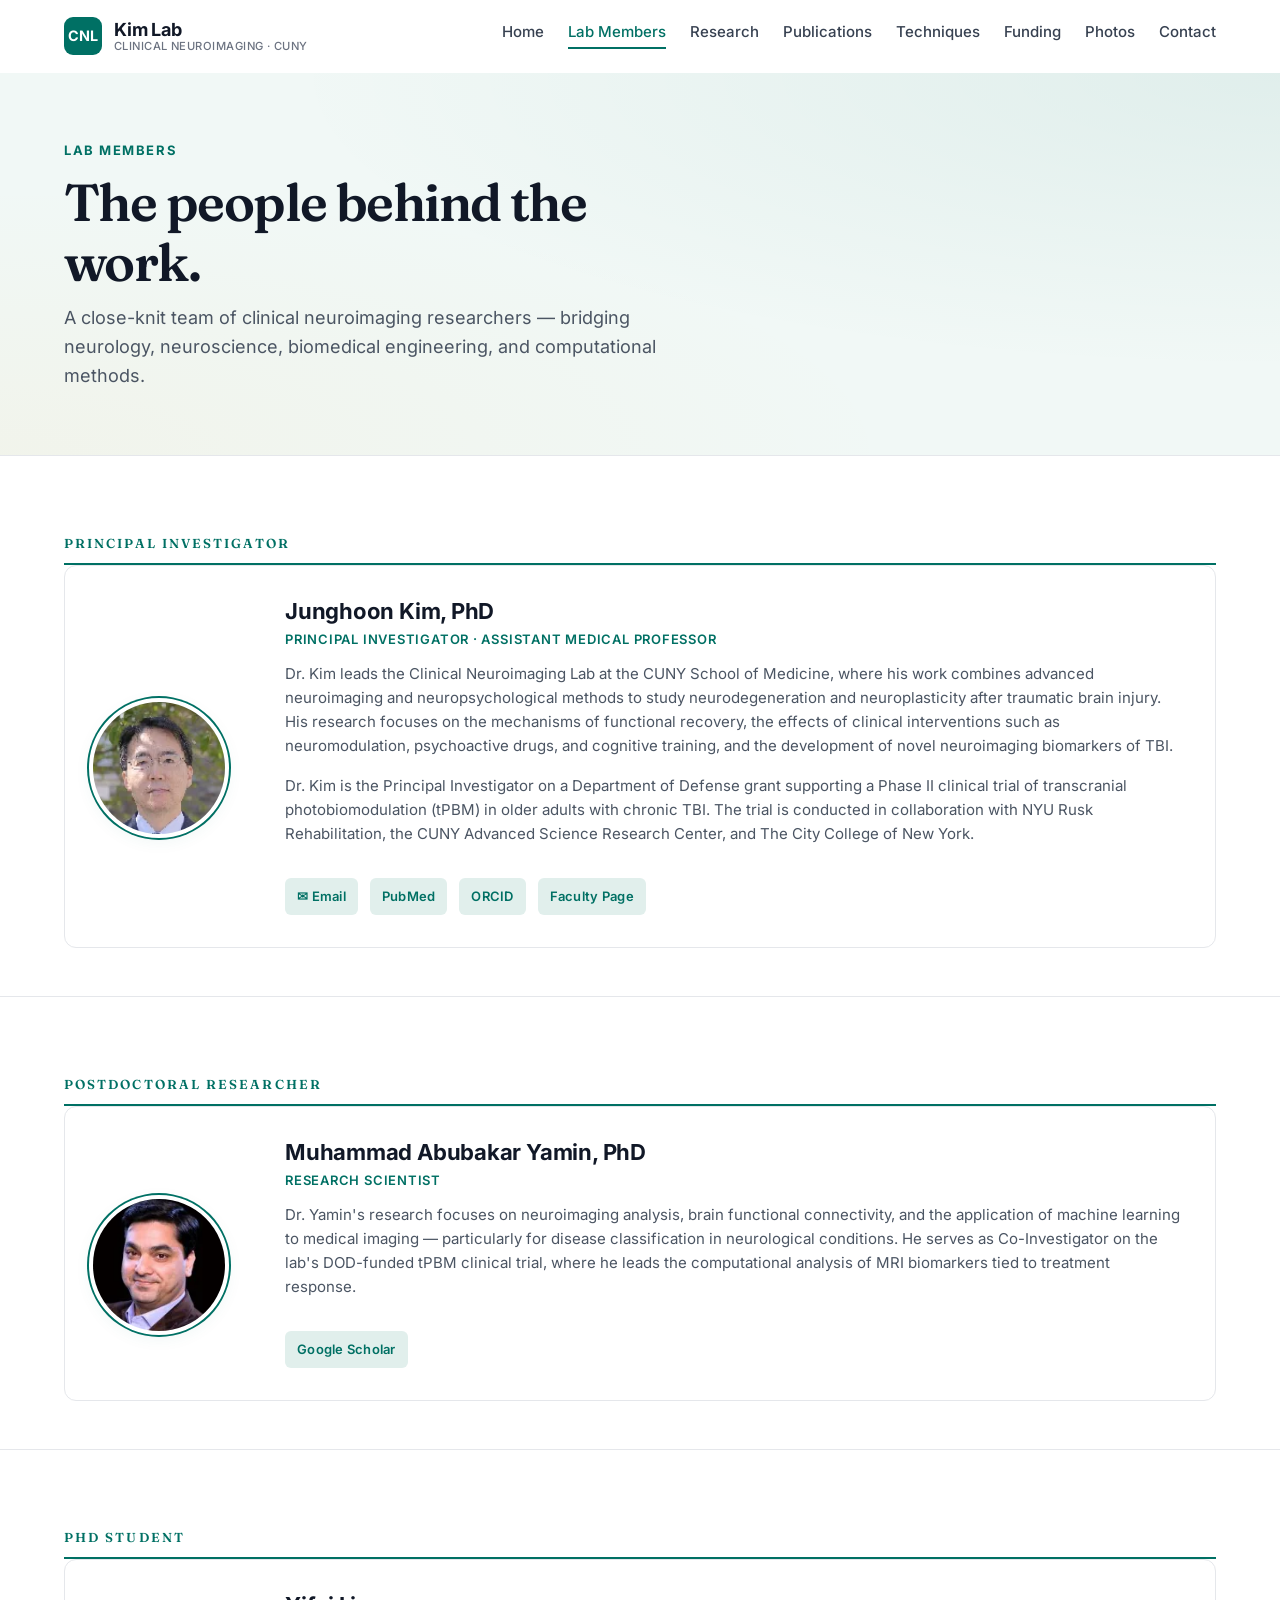
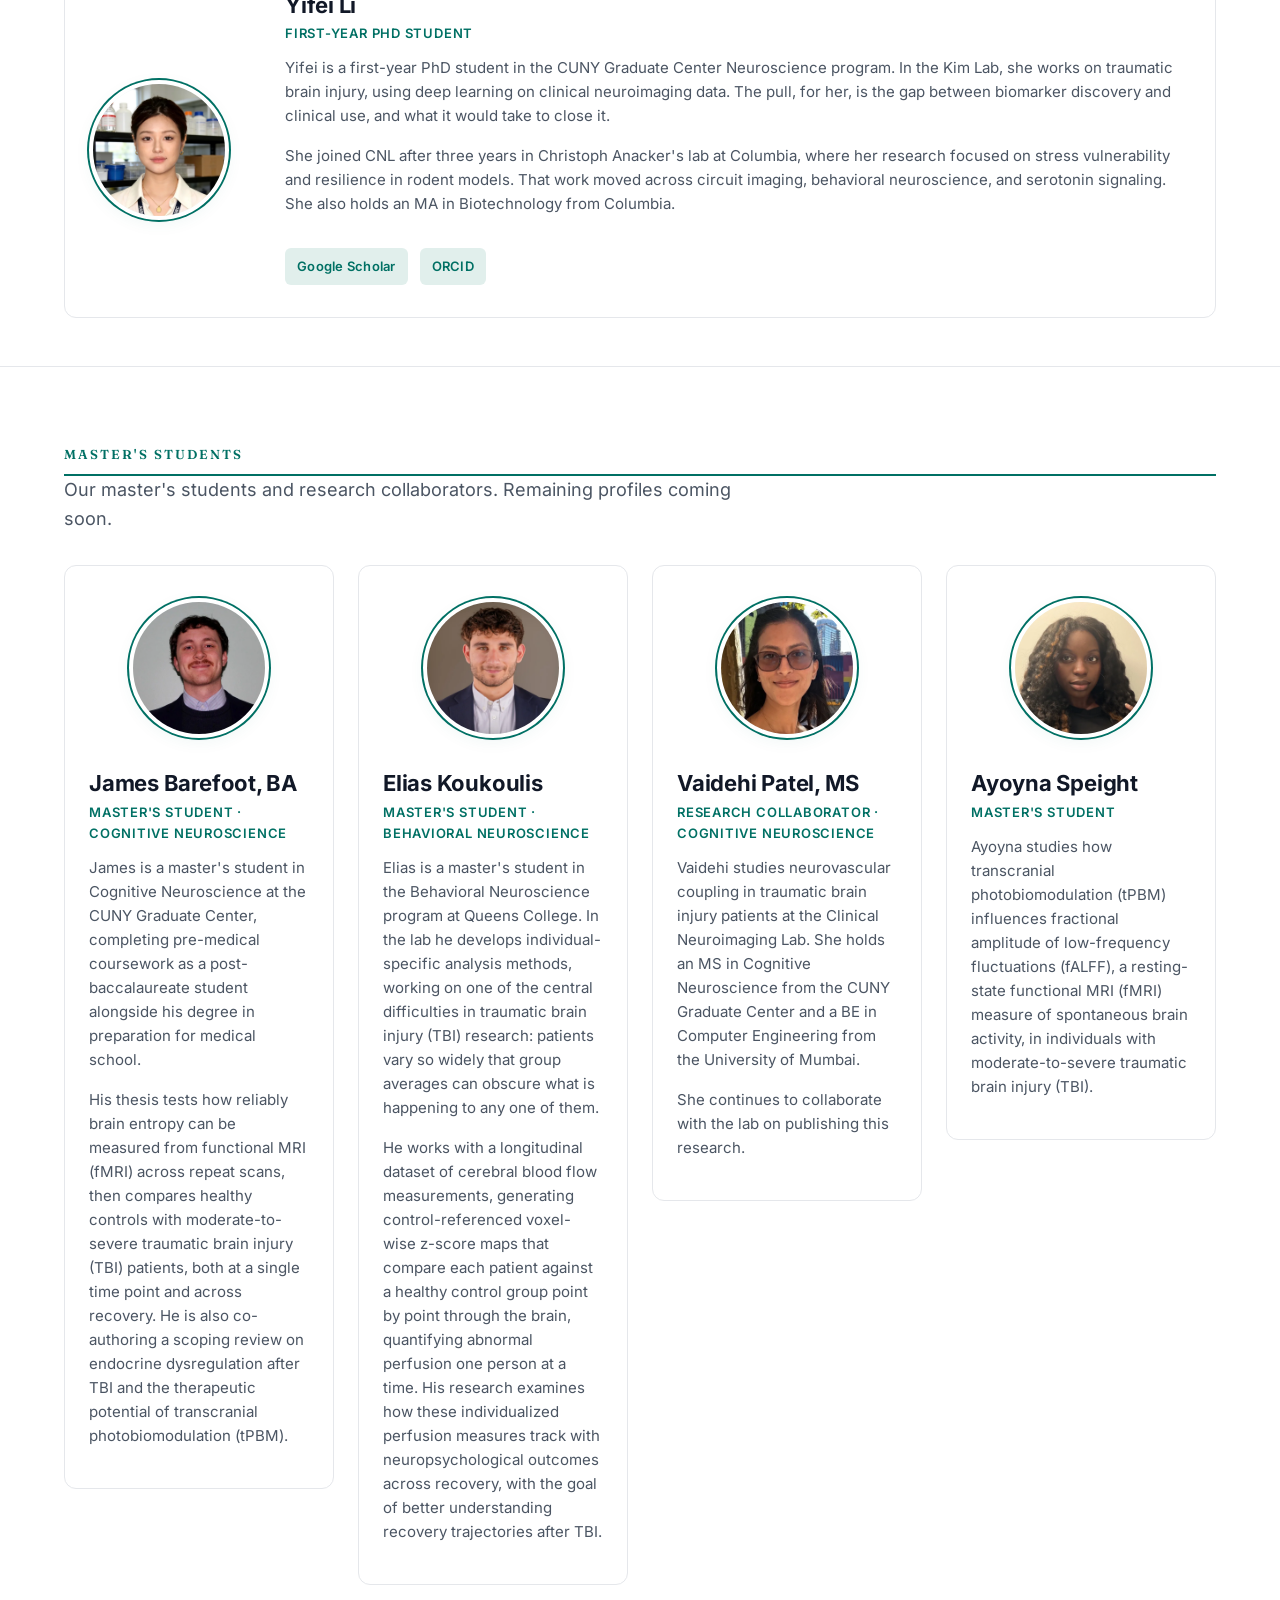
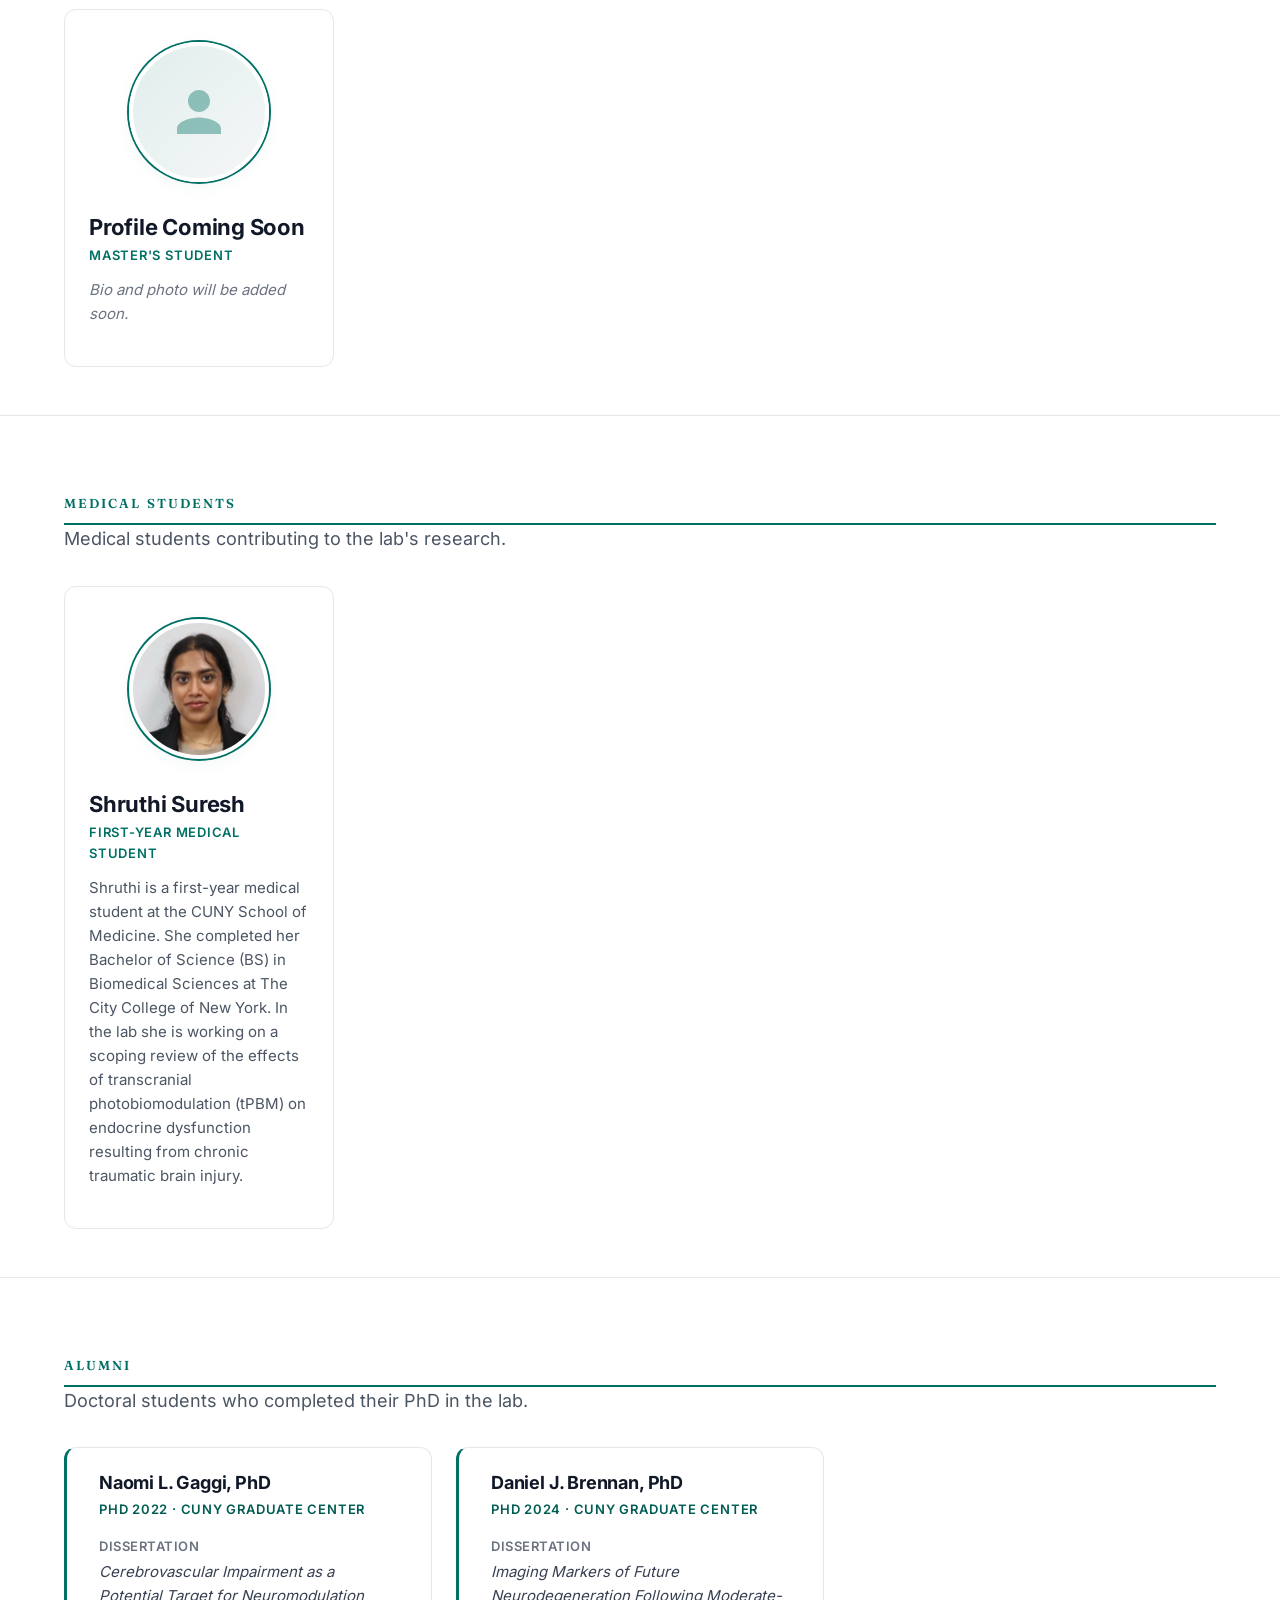
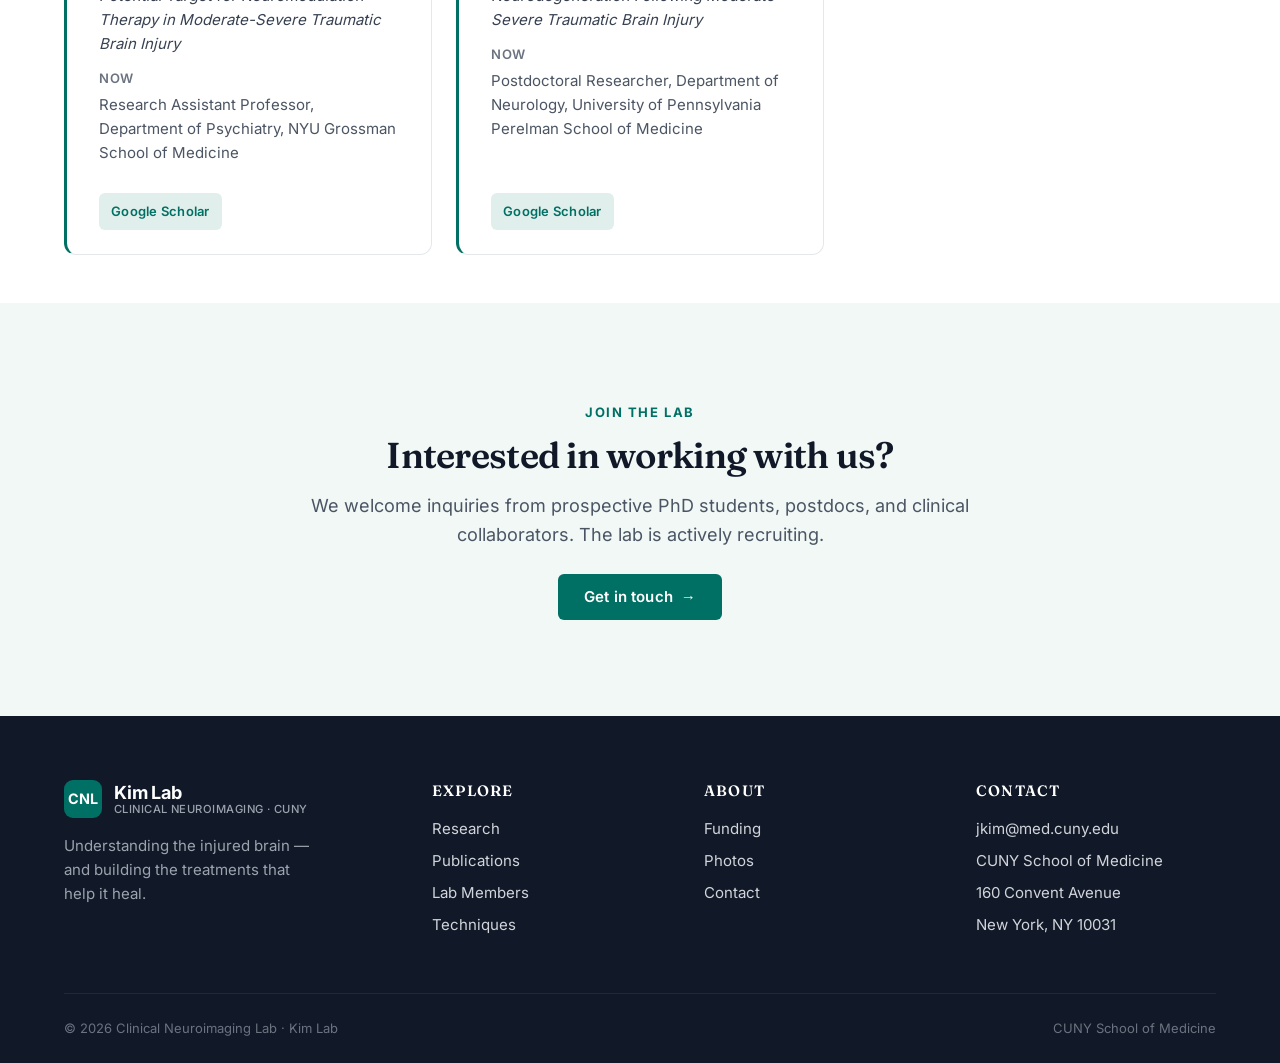
==== commit 8eefe505: "Cache-bust Shruthi Suresh headshot so the new crop loads Co-Authored-By: Claude Opus 4.8 <noreply@an" ====
--- a/members.html
+++ b/members.html
@@ -276,7 +276,7 @@
         <div class="member-grid">
           <article class="member-card fade-in">
             <div class="member-photo">
-              <picture><source type="image/webp" srcset="images/people/shruthi-suresh.webp" /><img src="images/people/shruthi-suresh.jpg" alt="Shruthi Suresh" loading="lazy" width="600" height="600" /></picture>
+              <picture><source type="image/webp" srcset="images/people/shruthi-suresh.webp?v=2" /><img src="images/people/shruthi-suresh.jpg?v=2" alt="Shruthi Suresh" loading="lazy" width="600" height="600" /></picture>
             </div>
             <div class="member-body">
               <h3 class="member-name">Shruthi Suresh</h3>
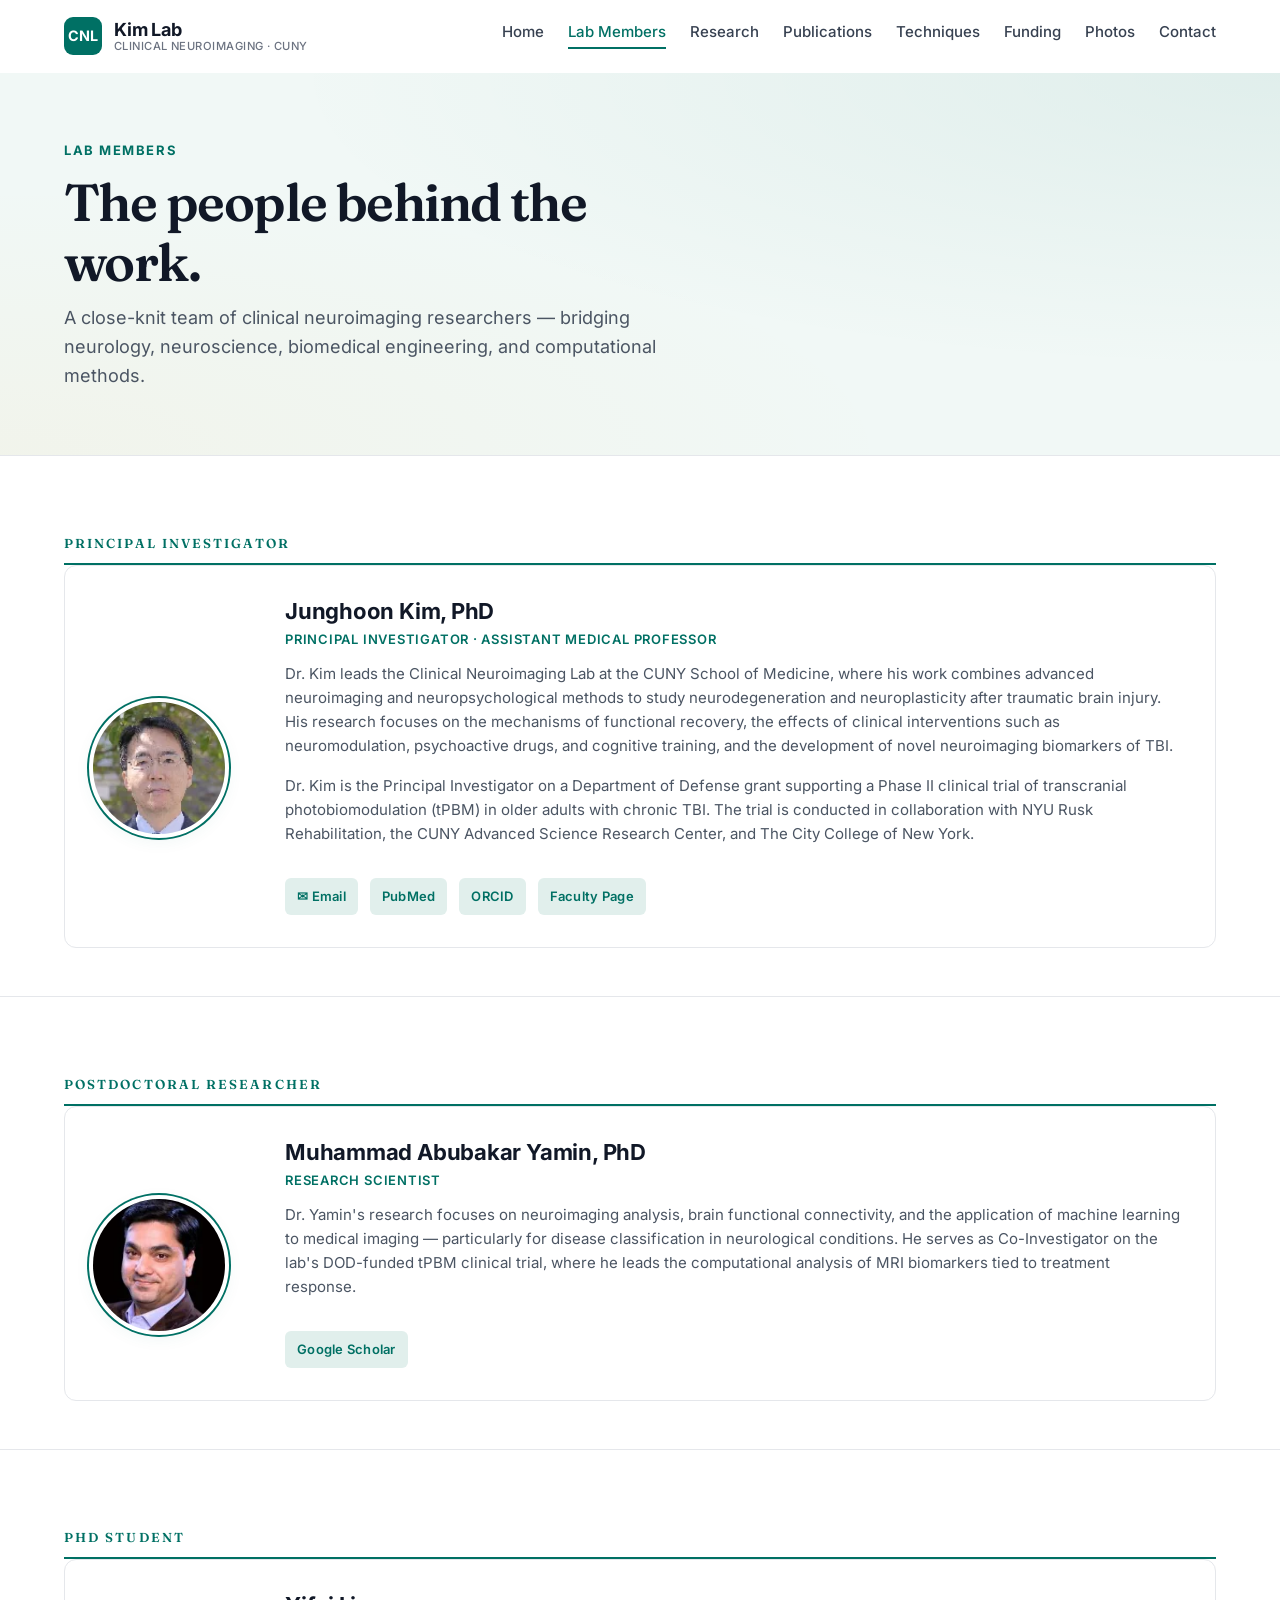
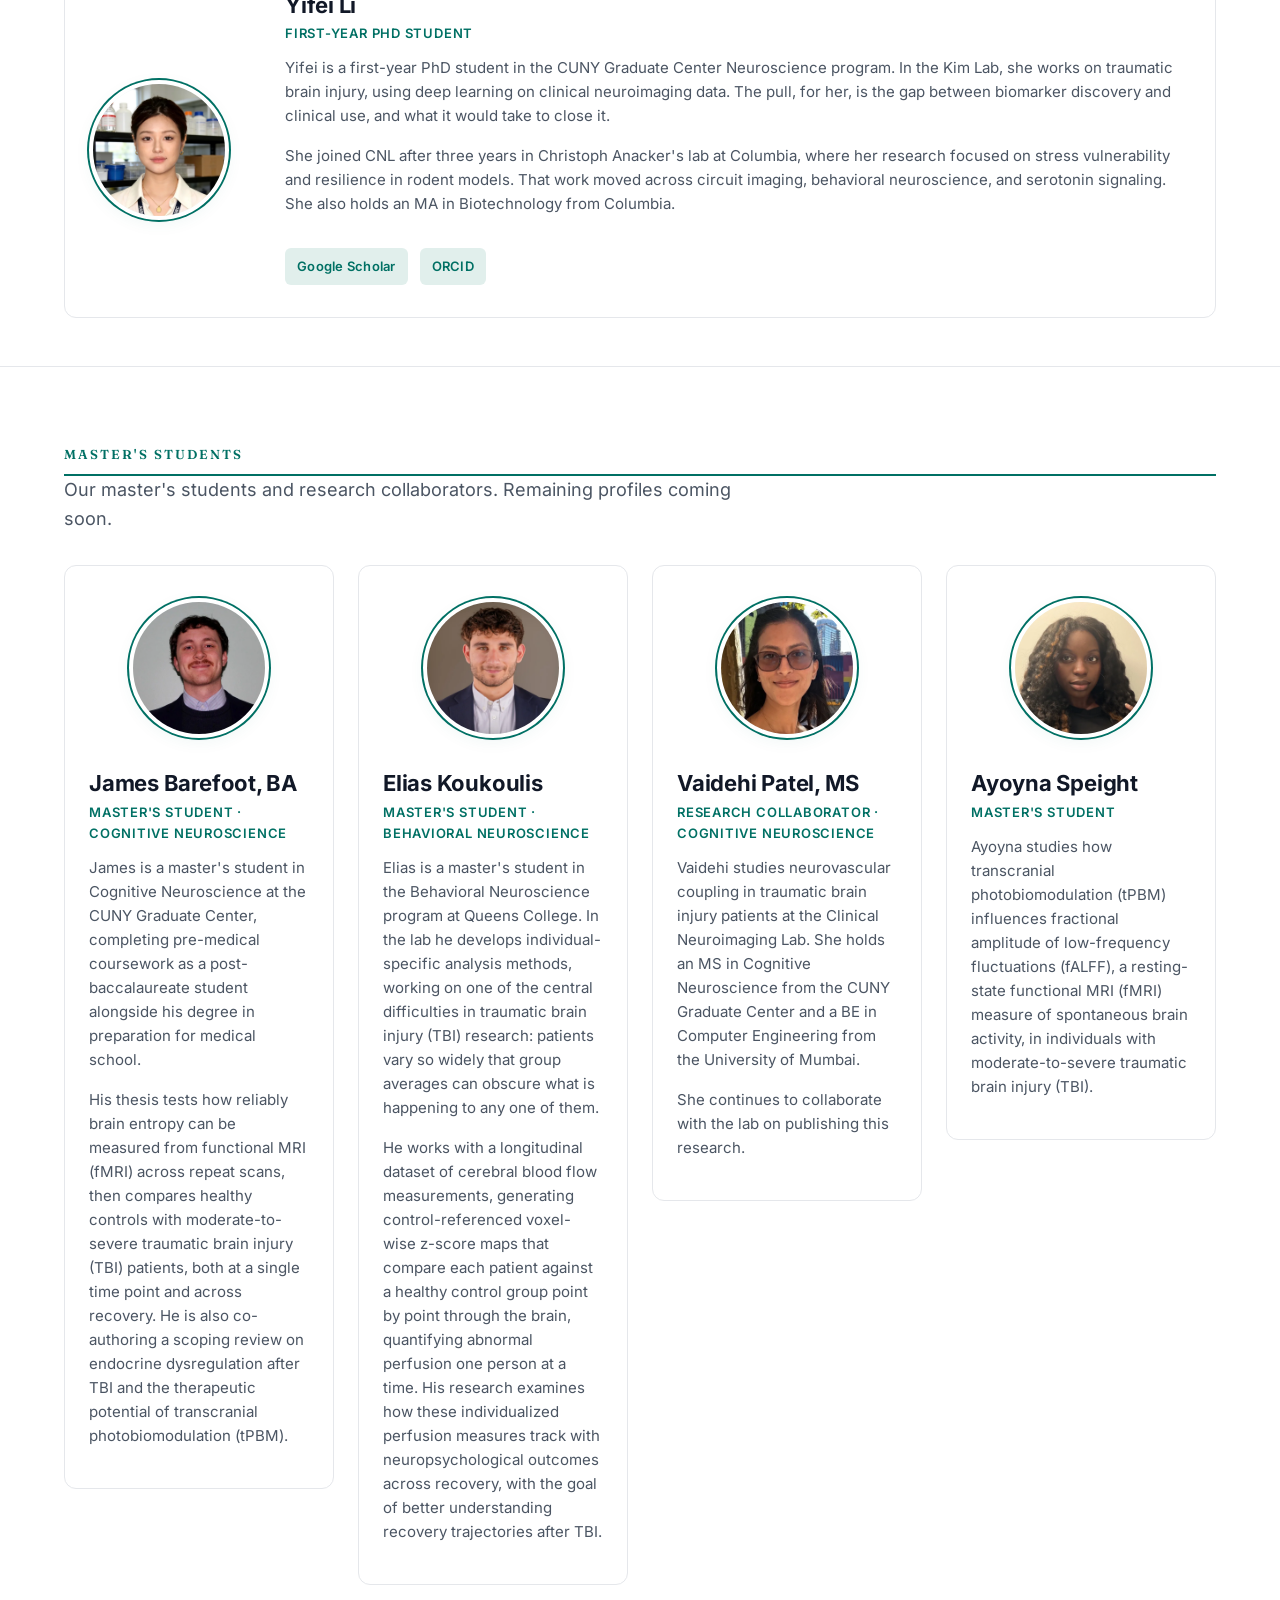
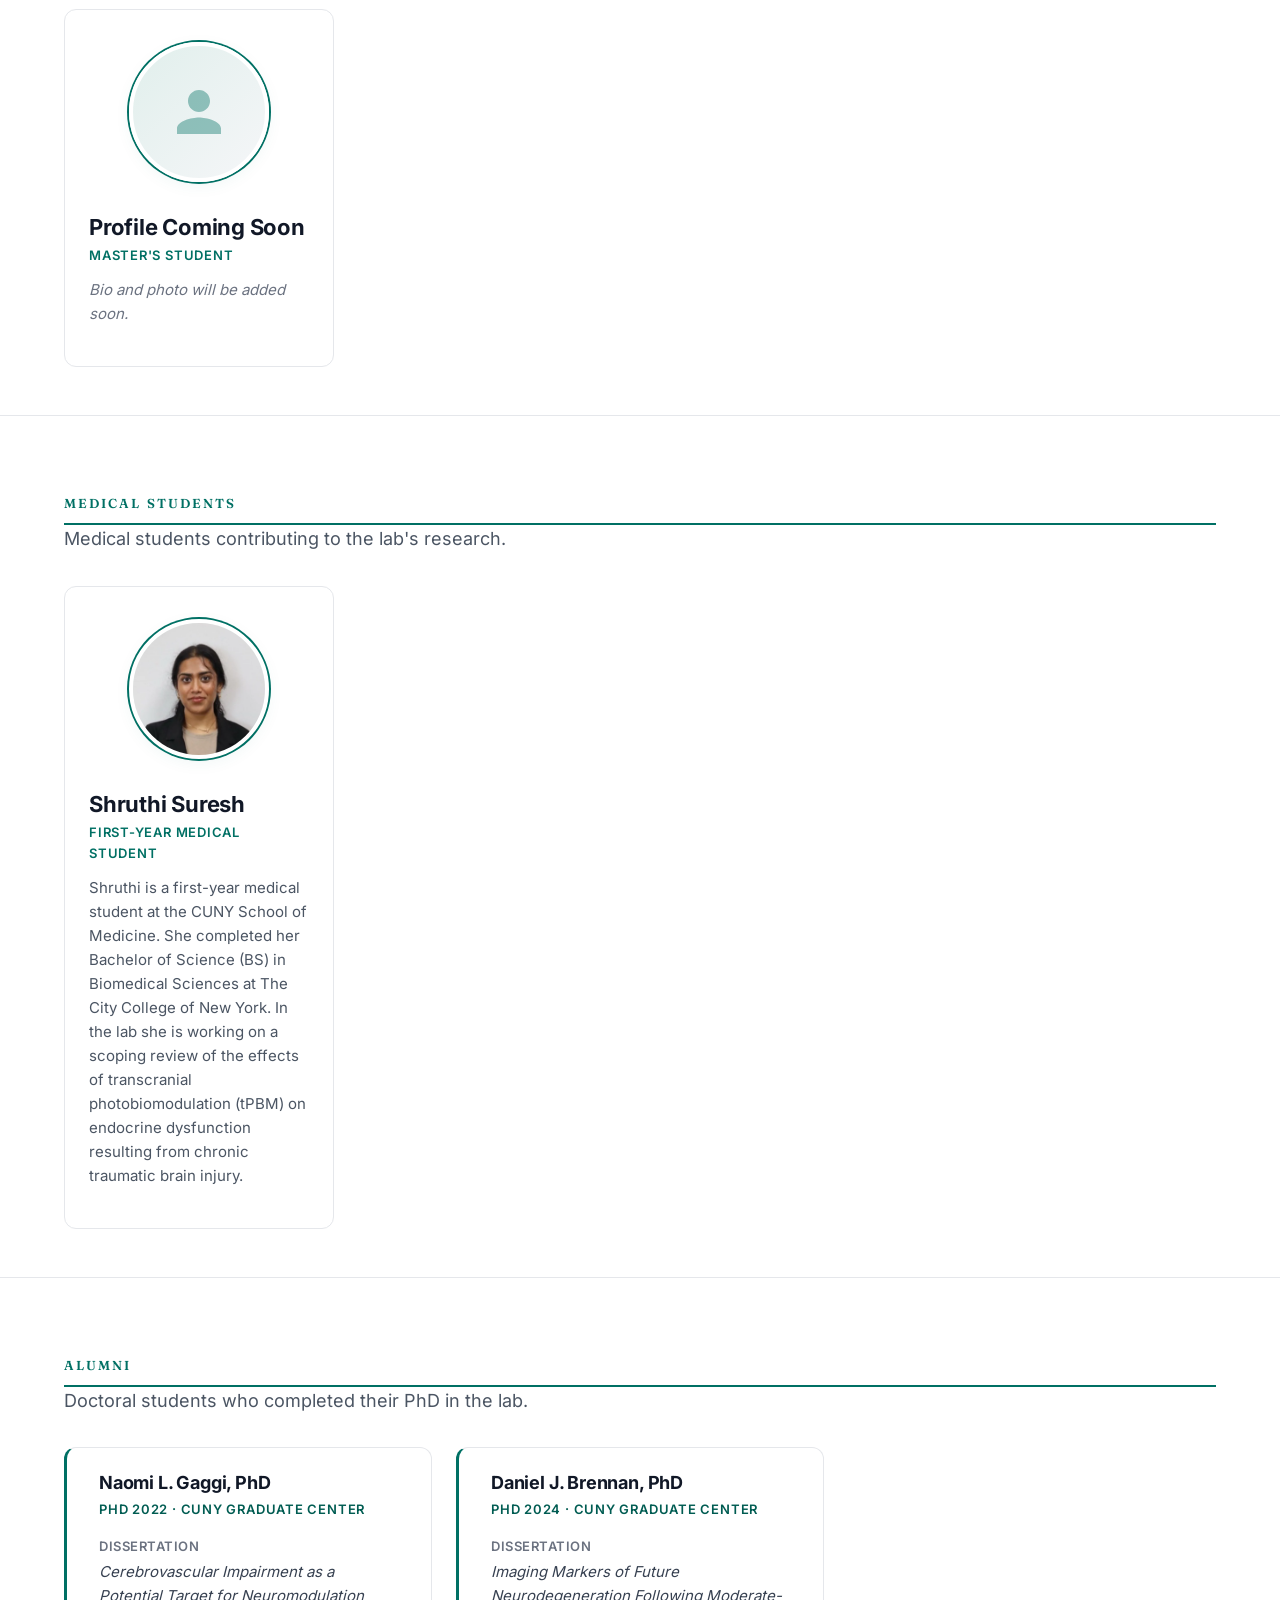
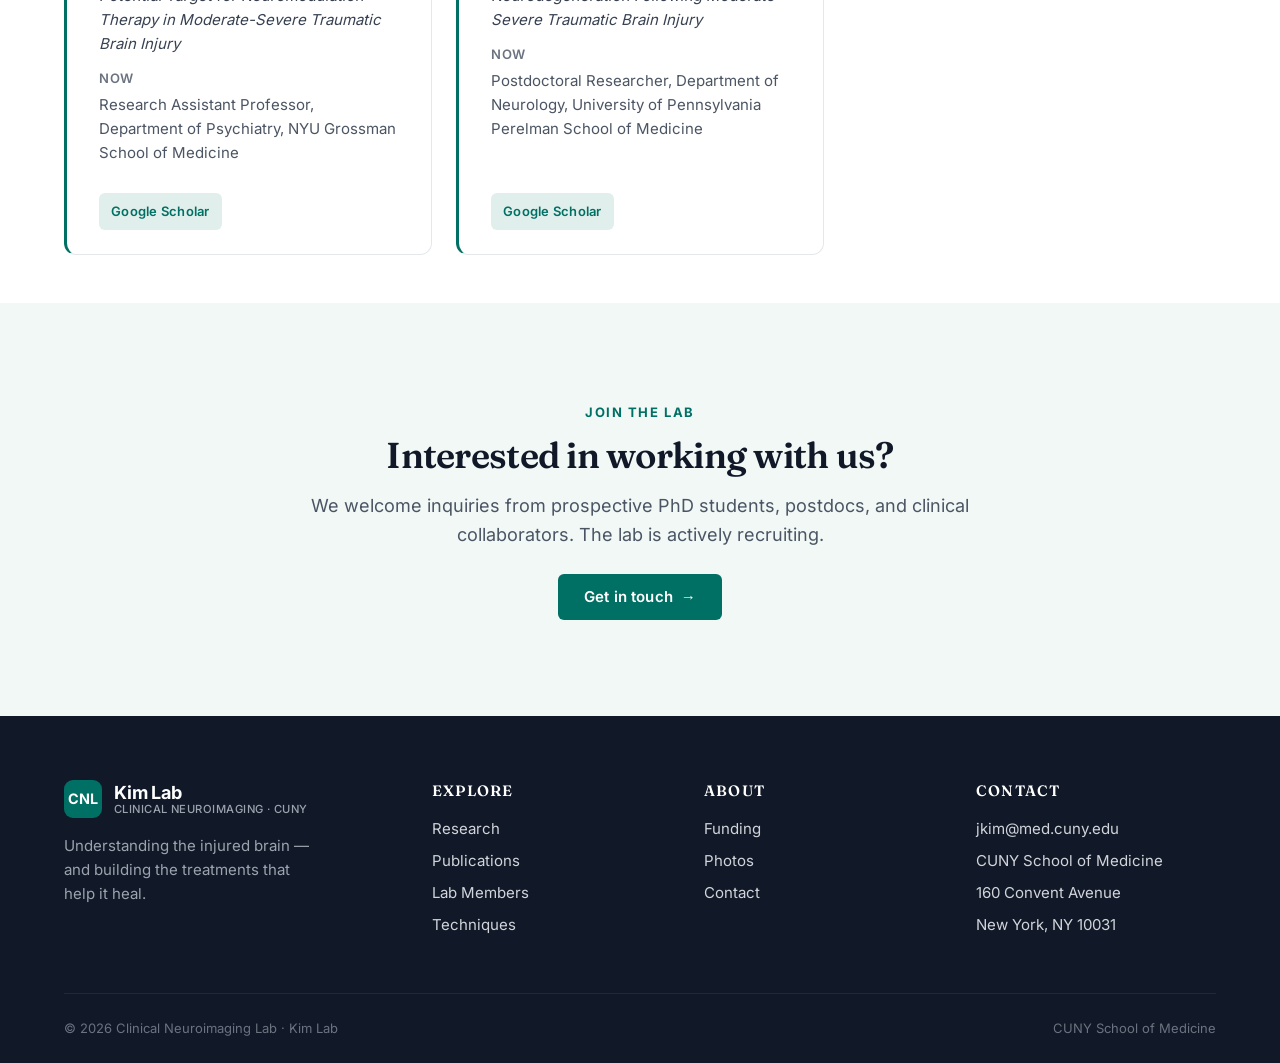
==== commit e2faceeb: "Zoom Shruthi Suresh headshot out slightly to match member photo framing Co-Authored-By: Claude Opus " ====
--- a/members.html
+++ b/members.html
@@ -276,7 +276,7 @@
         <div class="member-grid">
           <article class="member-card fade-in">
             <div class="member-photo">
-              <picture><source type="image/webp" srcset="images/people/shruthi-suresh.webp?v=2" /><img src="images/people/shruthi-suresh.jpg?v=2" alt="Shruthi Suresh" loading="lazy" width="600" height="600" /></picture>
+              <picture><source type="image/webp" srcset="images/people/shruthi-suresh.webp?v=3" /><img src="images/people/shruthi-suresh.jpg?v=3" alt="Shruthi Suresh" loading="lazy" width="600" height="600" /></picture>
             </div>
             <div class="member-body">
               <h3 class="member-name">Shruthi Suresh</h3>
